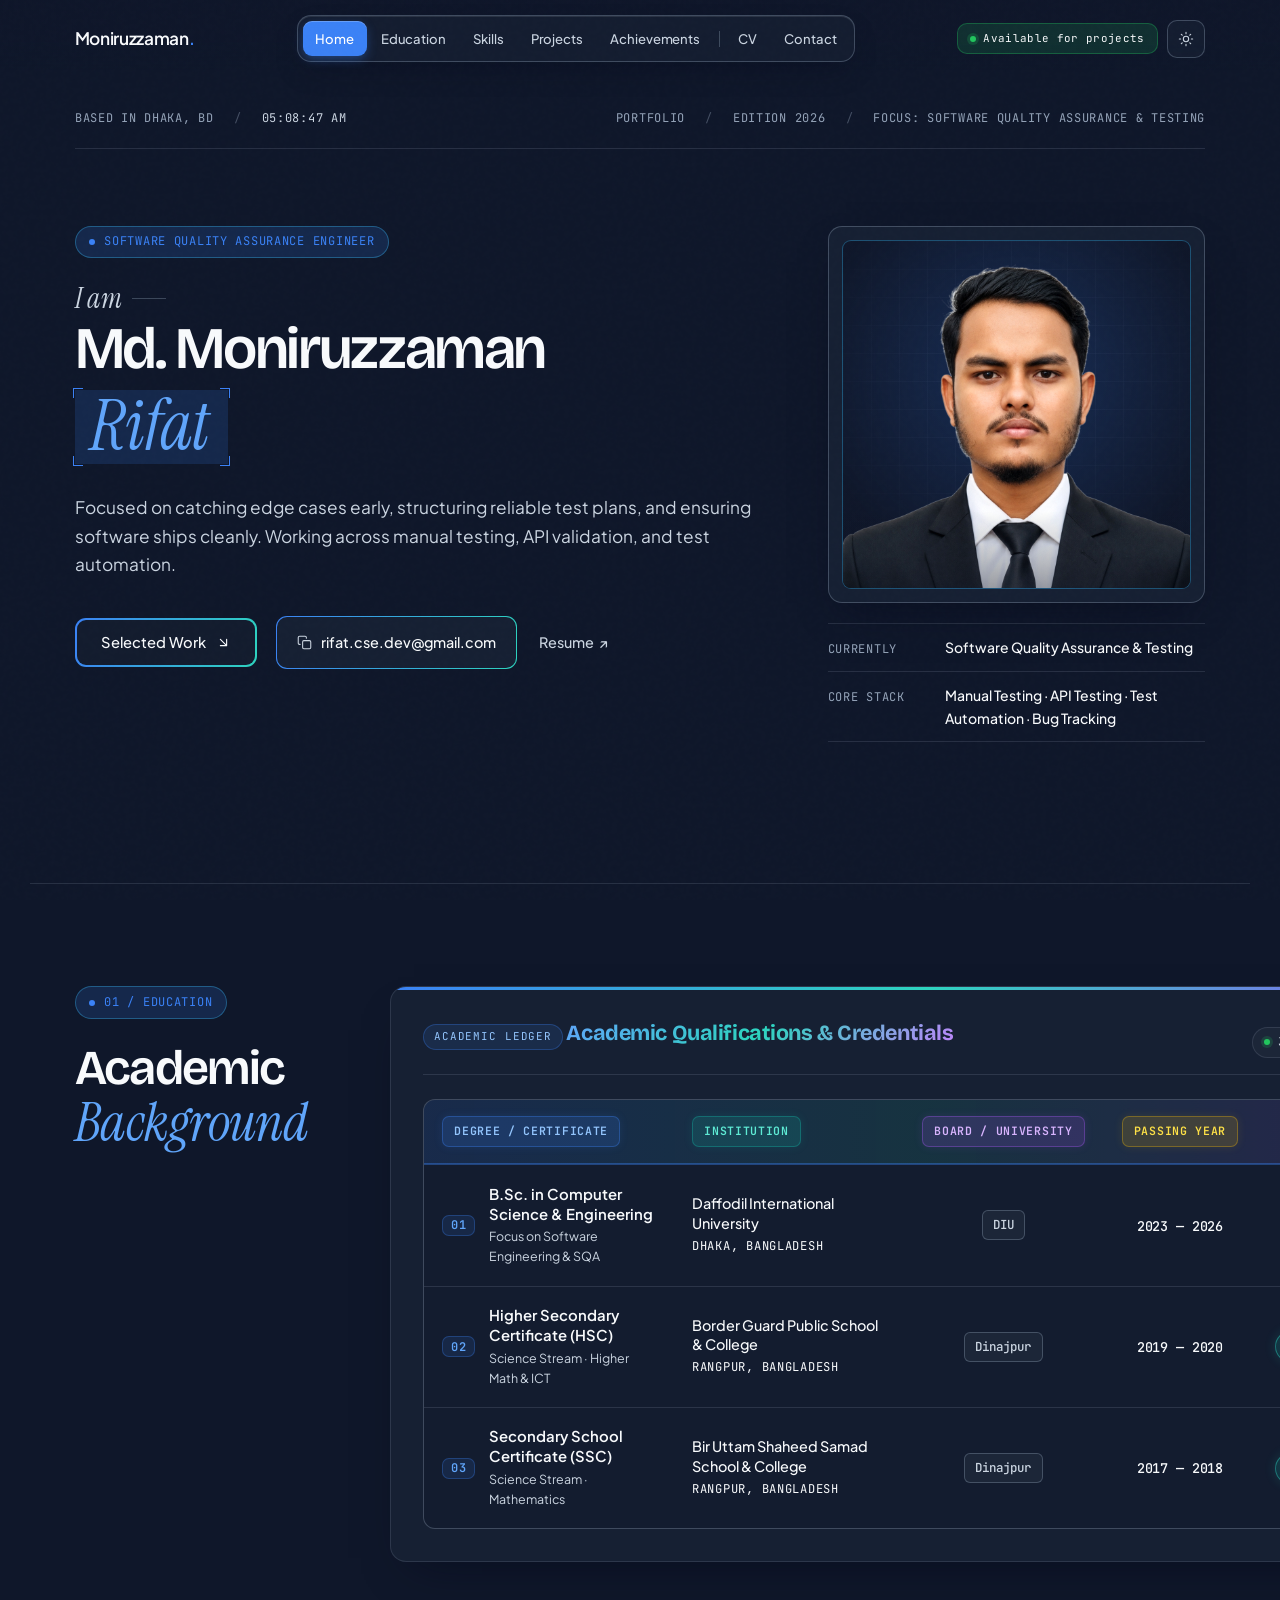
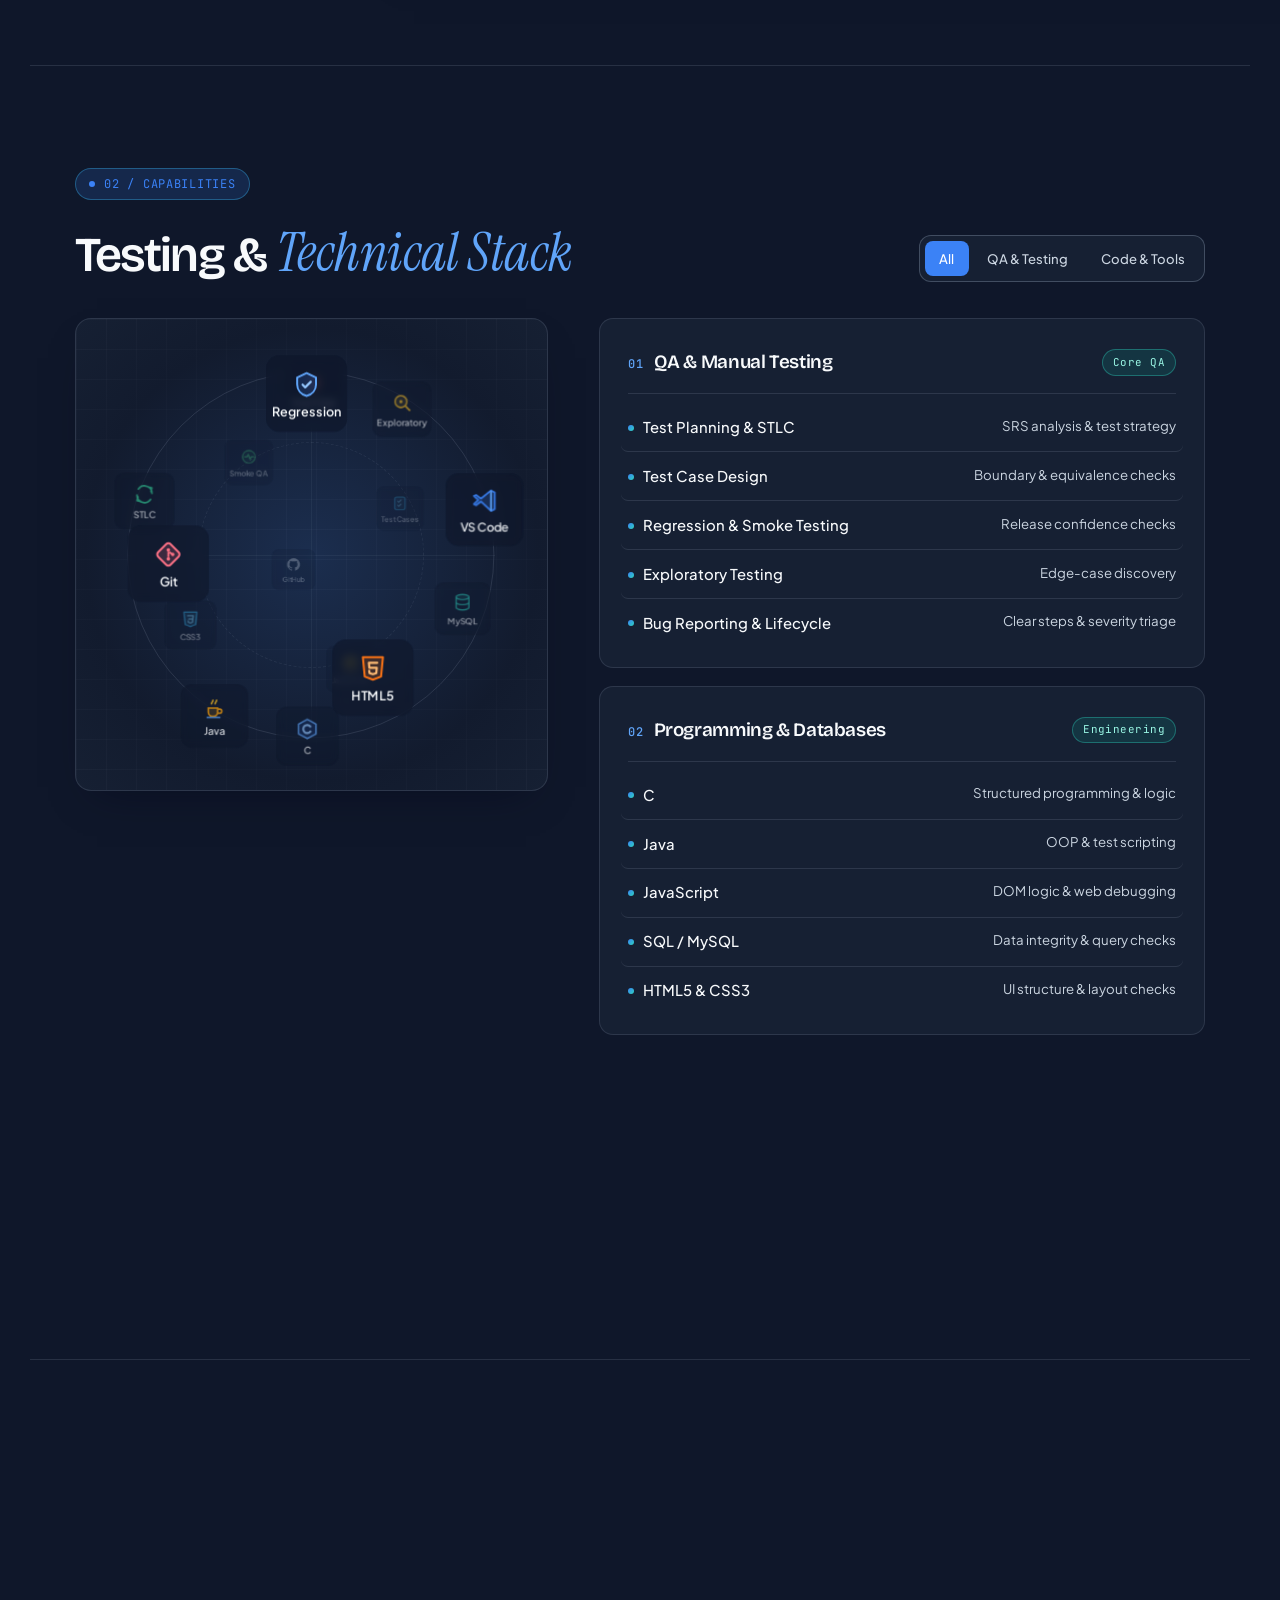
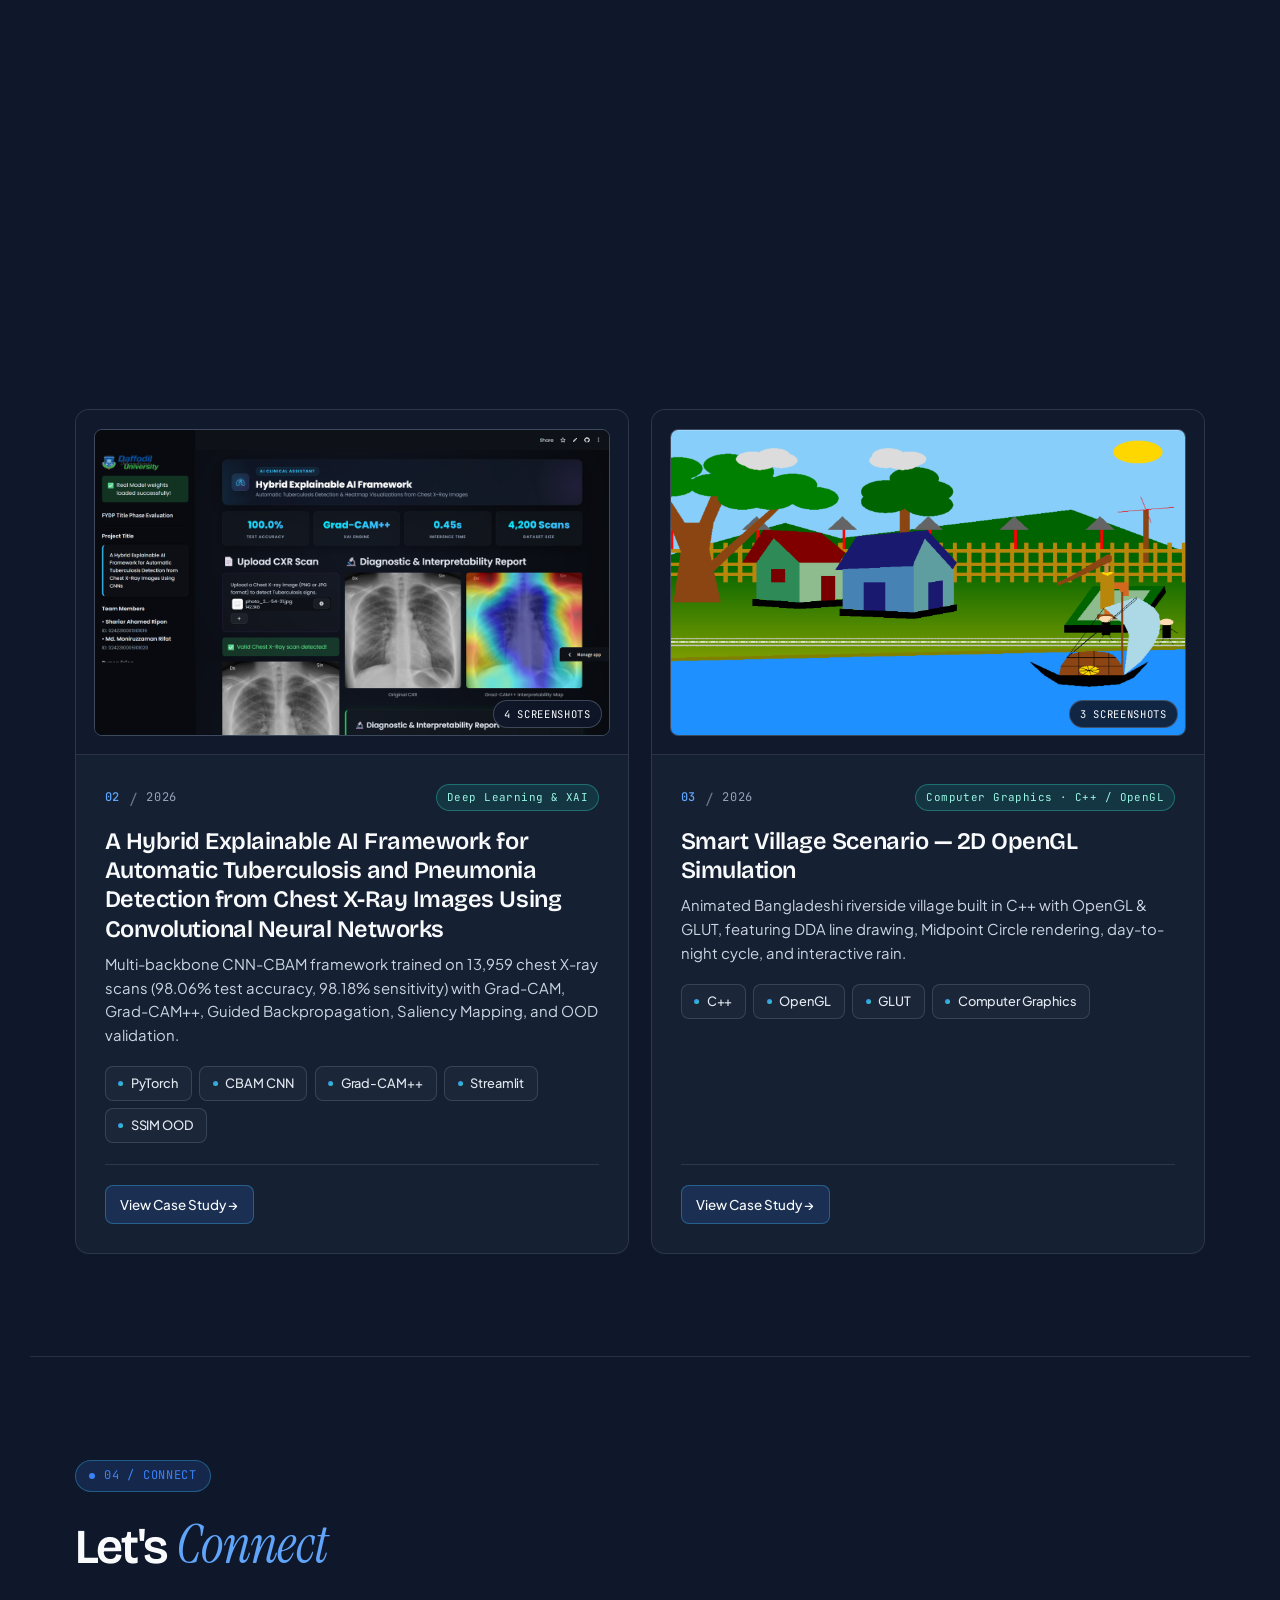
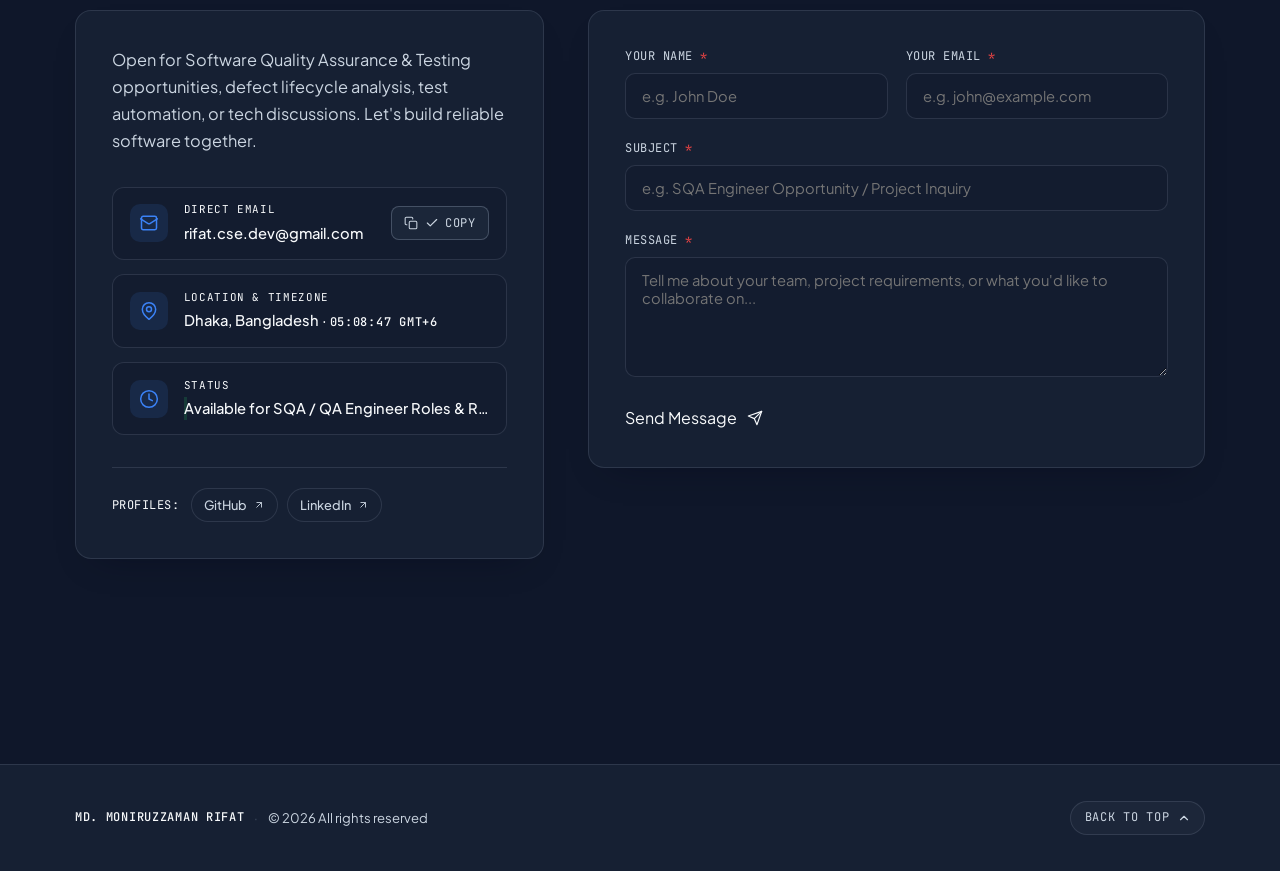
==== index.html @ 773eec3e "Add my academic summary table" ====
<!DOCTYPE html>
<html lang="en" data-theme="dark">
<head>
  <meta charset="UTF-8" />
  <meta name="viewport" content="width=device-width, initial-scale=1.0" />
  <title>Md. Moniruzzaman Rifat — Software Quality Assurance Engineer</title>
  <meta
    name="description"
    content="Portfolio of Md. Moniruzzaman Rifat — Software Quality Assurance & Testing Engineer."
  />
  <link rel="icon" type="image/svg+xml" href="favicon.svg" />

  <!-- Prevent theme flash on load -->
  <script>
    (function () {
      var saved = localStorage.getItem("portfolio-theme-v2");
      var theme = saved === "light" || saved === "dark" ? saved : "dark";
      document.documentElement.setAttribute("data-theme", theme);
    })();
  </script>

  <!-- Curated Font Pairing: Bricolage Grotesque + Plus Jakarta Sans + Instrument Serif + JetBrains Mono -->
  <link rel="preconnect" href="https://fonts.googleapis.com" />
  <link rel="preconnect" href="https://fonts.gstatic.com" crossorigin />
  <link
    href="https://fonts.googleapis.com/css2?family=Bricolage+Grotesque:opsz,wght@12..96,500;12..96,600;12..96,700&family=Instrument+Serif:ital@0;1&family=JetBrains+Mono:wght@400;500&family=Plus+Jakarta+Sans:wght@400;500;600&display=swap"
    rel="stylesheet"
  />

  <link rel="stylesheet" href="css/styles.css?v=40" />
</head>
<body>
  <!-- Subtle paper-grain texture -->
  <div class="grain-overlay" aria-hidden="true"></div>

  <!-- =======================================================================
       Header / Floating Architectural Dock Navigation
       ======================================================================= -->
  <header class="site-header">
    <div class="container header-inner">
      <a href="#top" class="brand" aria-label="Home">
        <span id="brand-name">Moniruzzaman</span><span class="brand-dot">.</span>
      </a>

      <nav class="nav-dock" aria-label="Primary Navigation">
        <div class="dock-track" id="dock-track">
          <span class="dock-indicator" id="dock-indicator" aria-hidden="true"></span>
          <a href="#top" class="dock-link is-active" aria-current="page">Home</a>
          <a href="#education" class="dock-link">Education</a>
          <a href="#skills" class="dock-link">Skills</a>
          <a href="#projects" class="dock-link">Projects</a>
          <a href="#projects" class="dock-link">Achievements</a>
          <span class="dock-divider" aria-hidden="true"></span>
          <a href="#top" class="dock-link" id="dock-cv">CV</a>
          <a href="#contact" class="dock-link">Contact</a>
        </div>
      </nav>

      <div class="header-actions">
        <div class="availability-pill" title="Current work status">
          <span class="status-dot" aria-hidden="true"></span>
          <span class="availability-text" id="availability-text">Available for projects</span>
        </div>

        <button
          type="button"
          class="icon-btn"
          id="theme-toggle"
          aria-label="Toggle color theme"
          title="Toggle theme (T)"
        >
          <!-- Sun Icon -->
          <svg id="icon-sun" viewBox="0 0 24 24" fill="none" stroke="currentColor" stroke-width="1.6" stroke-linecap="round" stroke-linejoin="round" style="display: none;">
            <circle cx="12" cy="12" r="4"></circle>
            <path d="M12 2v2M12 20v2M4.93 4.93l1.41 1.41M17.66 17.66l1.41 1.41M2 12h2M20 12h2M6.34 17.66l-1.41 1.41M19.07 4.93l-1.41 1.41"></path>
          </svg>
          <!-- Moon Icon -->
          <svg id="icon-moon" viewBox="0 0 24 24" fill="none" stroke="currentColor" stroke-width="1.6" stroke-linecap="round" stroke-linejoin="round">
            <path d="M21 12.79A9 9 0 1 1 11.21 3 7 7 0 0 0 21 12.79z"></path>
          </svg>
        </button>

        <button
          type="button"
          class="icon-btn menu-toggle"
          id="menu-toggle"
          aria-label="Open navigation menu"
          aria-expanded="false"
          aria-controls="mobile-drawer"
        >
          <svg viewBox="0 0 24 24" fill="none" stroke="currentColor" stroke-width="1.6" stroke-linecap="round">
            <line x1="4" y1="8" x2="20" y2="8"></line>
            <line x1="4" y1="16" x2="20" y2="16"></line>
          </svg>
        </button>
      </div>
    </div>

    <!-- Mobile Navigation Drawer -->
    <div class="mobile-drawer" id="mobile-drawer">
      <div class="container mobile-drawer-inner">
        <a href="#top" class="drawer-link is-active" aria-current="page">Home</a>
        <a href="#education" class="drawer-link">Education</a>
        <a href="#skills" class="drawer-link">Skills</a>
        <a href="#projects" class="drawer-link">Projects</a>
        <a href="#projects" class="drawer-link">Achievements</a>
        <a href="#top" class="drawer-link">CV</a>
        <a href="#contact" class="drawer-link">Contact</a>
      </div>
    </div>
  </header>

  <!-- =======================================================================
       Main — Portfolio Sections
       ======================================================================= -->
  <main>
    <section id="top" class="container hero-section">
    <!-- Top Editorial Metadata Strip -->
    <div class="meta-bar mono reveal">
      <div class="meta-group">
        <span id="hero-location">BASED IN DHAKA, BD</span>
        <span class="meta-sep" aria-hidden="true">/</span>
        <span class="live-clock tabular" id="live-clock">--:--:--</span>
      </div>
      <div class="meta-group">
        <span id="brand-tag">PORTFOLIO</span>
        <span class="meta-sep" aria-hidden="true">/</span>
        <span>EDITION 2026</span>
        <span class="meta-sep" aria-hidden="true">/</span>
        <span id="hero-focus">FOCUS: SOFTWARE QUALITY ASSURANCE &amp; TESTING</span>
      </div>
    </div>

    <!-- Asymmetric Editorial Grid -->
    <div class="hero-grid">
      <!-- Left: Primary Statement -->
      <div class="hero-main">
        <p class="hero-eyebrow mono reveal reveal-delay-1" id="hero-role">
          Software Quality Assurance Engineer
        </p>

        <h1 class="hero-headline reveal reveal-delay-2" id="hero-headline">
          <span class="headline-kicker">I am</span>
          <span class="headline-main">Md. Moniruzzaman</span>
          <span class="headline-accent">
            <span class="corner tl" aria-hidden="true"></span>
            <span class="corner tr" aria-hidden="true"></span>
            <span class="corner bl" aria-hidden="true"></span>
            <span class="corner br" aria-hidden="true"></span>
            Rifat
          </span>
        </h1>

        <p class="hero-bio reveal reveal-delay-3" id="hero-bio">
          Focused on catching edge cases early, structuring reliable test plans, and ensuring software ships cleanly. Working across manual testing, API validation, and test automation.
        </p>

        <div class="hero-actions reveal reveal-delay-4">
          <a href="#projects" class="btn-primary">
            <span class="btn-text-wrap">
              <span class="btn-text-front">Selected Work</span>
              <span class="btn-text-back" aria-hidden="true">Selected Work</span>
            </span>
            <span class="btn-arrow-box" aria-hidden="true">
              <svg class="arrow-current" viewBox="0 0 24 24" fill="none" stroke="currentColor" stroke-width="1.8" stroke-linecap="round" stroke-linejoin="round">
                <path d="M7 7l10 10M17 7v10H7"></path>
              </svg>
              <svg class="arrow-next" viewBox="0 0 24 24" fill="none" stroke="currentColor" stroke-width="1.8" stroke-linecap="round" stroke-linejoin="round">
                <path d="M7 7l10 10M17 7v10H7"></path>
              </svg>
            </span>
          </a>

          <button type="button" class="btn-secondary" id="copy-email-btn" title="Copy email address (C)">
            <svg viewBox="0 0 24 24" fill="none" stroke="currentColor" stroke-width="1.7" stroke-linecap="round" stroke-linejoin="round" aria-hidden="true">
              <rect x="9" y="9" width="13" height="13" rx="2" ry="2"></rect>
              <path d="M5 15H4a2 2 0 0 1-2-2V4a2 2 0 0 1 2-2h9a2 2 0 0 1 2 2v1"></path>
            </svg>
            <span id="email-label">rifat.cse.dev@gmail.com</span>
          </button>

          <a href="#" class="text-cta" id="resume-link" target="_blank" rel="noopener noreferrer">
            <span>Resume</span>
            <span class="cta-arrow" aria-hidden="true">↗</span>
          </a>
        </div>
      </div>

      <!-- Right: Portrait Frame & Studio Spec Table -->
      <aside class="hero-aside reveal reveal-delay-3" aria-label="Profile overview">
        <div class="portrait-frame">
          <div class="portrait-media" id="portrait-media">
            <img
              id="portrait-img"
              src="assets/portrait.png"
              alt="Md. Moniruzzaman Rifat portrait"
              loading="eager"
            />
            <div class="portrait-placeholder" id="portrait-placeholder" style="display: none;">
              <span class="placeholder-monogram" id="placeholder-monogram">M.</span>
              <span class="placeholder-note">Replace with your natural portrait photo in js/config.js</span>
            </div>
          </div>
        </div>

        <div class="spec-list">
          <div class="spec-row">
            <span class="spec-label mono">Currently</span>
            <span class="spec-value" id="spec-currently">Software Quality Assurance &amp; Testing</span>
          </div>
          <div class="spec-row">
            <span class="spec-label mono">Core Stack</span>
            <span class="spec-value" id="spec-stack">Manual Testing · API Testing · Test Automation · Bug Tracking</span>
          </div>
        </div>
      </aside>
    </div>
    </section>

    <!-- =====================================================================
         Section 01 — Education
         ===================================================================== -->
    <section id="education" class="container section-block" aria-labelledby="edu-title">
      <div class="edu-layout">
        <!-- Sticky Left Header -->
        <div class="edu-sidebar reveal-on-scroll">
          <p class="hero-eyebrow mono" id="edu-eyebrow">01 / Education</p>
          <h2 class="section-title" id="edu-title">
            Academic <em>Background</em>
          </h2>
        </div>

        <!-- Right Academic Ledger -->
        <div class="edu-content">
                    <!-- Academic Performance Summary Table (HTML Table Requirement) -->
          <div class="edu-table-card reveal-on-scroll">
            <div class="edu-table-header">
              <div class="edu-table-header-left">
                <span class="mono edu-table-tag">Academic Ledger</span>
                <h3 class="edu-table-title">Academic Qualifications &amp; Credentials</h3>
              </div>
              <div class="edu-table-header-right">
                <span class="edu-table-stat mono">
                  <span class="status-dot status-dot--active" aria-hidden="true"></span>
                  3 Verified Records
                </span>
              </div>
            </div>

            <div class="table-responsive">
              <table class="edu-table">
                <thead>
                  <tr class="edu-table-thead-row">
                    <th scope="col" class="th-degree mono">
                      <span class="th-pill th-pill--blue">Degree / Certificate</span>
                    </th>
                    <th scope="col" class="th-inst mono">
                      <span class="th-pill th-pill--teal">Institution</span>
                    </th>
                    <th scope="col" class="th-board mono">
                      <span class="th-pill th-pill--purple">Board / University</span>
                    </th>
                    <th scope="col" class="th-year mono">
                      <span class="th-pill th-pill--amber">Passing Year</span>
                    </th>
                    <th scope="col" class="th-result mono">
                      <span class="th-pill th-pill--green">Result / GPA</span>
                    </th>
                  </tr>
                </thead>
                <tbody>
                  <tr class="edu-table-row">
                    <td class="td-degree">
                      <div class="edu-degree-meta">
                        <span class="edu-badge-num mono">01</span>
                        <div class="edu-degree-text">
                          <strong class="edu-degree-strong">B.Sc. in Computer Science &amp; Engineering</strong>
                          <span class="edu-sub-text">Focus on Software Engineering &amp; SQA</span>
                        </div>
                      </div>
                    </td>
                    <td class="td-inst">
                      <div class="edu-inst-wrap">
                        <span class="edu-inst-name">Daffodil International University</span>
                        <span class="edu-inst-loc mono">Dhaka, Bangladesh</span>
                      </div>
                    </td>
                    <td class="td-board">
                      <span class="edu-board-pill">DIU</span>
                    </td>
                    <td class="td-year">
                      <span class="edu-year-pill mono tabular">2023 — 2026</span>
                    </td>
                    <td class="td-result">
                      <span class="edu-table-badge edu-table-badge--ongoing">
                        <span class="status-dot" aria-hidden="true"></span>
                        Ongoing
                      </span>
                    </td>
                  </tr>
                  <tr class="edu-table-row">
                    <td class="td-degree">
                      <div class="edu-degree-meta">
                        <span class="edu-badge-num mono">02</span>
                        <div class="edu-degree-text">
                          <strong class="edu-degree-strong">Higher Secondary Certificate (HSC)</strong>
                          <span class="edu-sub-text">Science Stream · Higher Math &amp; ICT</span>
                        </div>
                      </div>
                    </td>
                    <td class="td-inst">
                      <div class="edu-inst-wrap">
                        <span class="edu-inst-name">Border Guard Public School &amp; College</span>
                        <span class="edu-inst-loc mono">Rangpur, Bangladesh</span>
                      </div>
                    </td>
                    <td class="td-board">
                      <span class="edu-board-pill">Dinajpur</span>
                    </td>
                    <td class="td-year">
                      <span class="edu-year-pill mono tabular">2019 — 2020</span>
                    </td>
                    <td class="td-result">
                      <span class="edu-table-badge edu-table-badge--gpa">GPA 5.00 / 5.00</span>
                    </td>
                  </tr>
                  <tr class="edu-table-row">
                    <td class="td-degree">
                      <div class="edu-degree-meta">
                        <span class="edu-badge-num mono">03</span>
                        <div class="edu-degree-text">
                          <strong class="edu-degree-strong">Secondary School Certificate (SSC)</strong>
                          <span class="edu-sub-text">Science Stream · Mathematics</span>
                        </div>
                      </div>
                    </td>
                    <td class="td-inst">
                      <div class="edu-inst-wrap">
                        <span class="edu-inst-name">Bir Uttam Shaheed Samad School &amp; College</span>
                        <span class="edu-inst-loc mono">Rangpur, Bangladesh</span>
                      </div>
                    </td>
                    <td class="td-board">
                      <span class="edu-board-pill">Dinajpur</span>
                    </td>
                    <td class="td-year">
                      <span class="edu-year-pill mono tabular">2017 — 2018</span>
                    </td>
                    <td class="td-result">
                      <span class="edu-table-badge edu-table-badge--gpa">GPA 5.00 / 5.00</span>
                    </td>
                  </tr>
                </tbody>
              </table>
            </div>
          </div>
        </div>
      </div>
    </section>

    <!-- =====================================================================
         Section 02 — Skills
         ===================================================================== -->
    <section id="skills" class="container section-block" aria-labelledby="skills-title">
      <div class="skills-header reveal-on-scroll">
        <div>
          <p class="hero-eyebrow mono" id="skills-eyebrow">02 / Capabilities</p>
          <h2 class="section-title" id="skills-title">
            Testing &amp; <em>Technical Stack</em>
          </h2>
        </div>

        <div class="skill-filters" id="skill-filters" role="tablist" aria-label="Filter skills by category"></div>
      </div>

      <div class="skills-split">
        <!-- Sticky Left: Continuous 3D Rotating Skill Sphere -->
        <aside class="skills-orbit-card reveal-on-scroll" aria-label="3D rotating skills showcase">
          <div class="orbit-stage" id="orbit-stage">
            <div class="orbit-ring orbit-ring--outer" aria-hidden="true"></div>
            <div class="orbit-ring orbit-ring--inner" aria-hidden="true"></div>
            <div class="orbit-axis orbit-axis--x" aria-hidden="true"></div>
            <div class="orbit-axis orbit-axis--y" aria-hidden="true"></div>
            <div class="orbit-cloud" id="orbit-cloud"></div>
          </div>
        </aside>

        <!-- Right: Structured Skill Categories -->
        <div class="skills-grid" id="skills-grid"></div>
      </div>
    </section>

    <!-- =====================================================================
         Section 03 — Projects & Case Studies
         ===================================================================== -->
    <section id="projects" class="container section-block" aria-labelledby="projects-title">
      <div class="skills-header reveal-on-scroll">
        <div>
          <p class="hero-eyebrow mono" id="projects-eyebrow">03 / Selected Work</p>
          <h2 class="section-title" id="projects-title">
            Projects &amp; <em>Case Studies</em>
          </h2>
        </div>

        <div class="skill-filters" id="project-filters" role="tablist" aria-label="Filter projects by category"></div>
      </div>

      <div class="projects-grid" id="projects-grid"></div>
    </section>
    <!-- =====================================================================
         Section 04 — Contact / Connect
         ===================================================================== -->
    <section id="contact" class="container section-block" aria-labelledby="contact-title">
      <div class="skills-header reveal-on-scroll">
        <div>
          <p class="hero-eyebrow mono" id="contact-eyebrow">04 / Connect</p>
          <h2 class="section-title" id="contact-title">
            Let's <em>Connect</em>
          </h2>
        </div>
      </div>

      <div class="contact-layout">
        <!-- Left Column: Direct Info & Quick Channels -->
        <div class="contact-info-card reveal-on-scroll">
          <p class="contact-lead" id="contact-lead">
            Open for Software Quality Assurance &amp; Testing opportunities, defect lifecycle analysis, test automation, or tech discussions. Let's build reliable software together.
          </p>

          <div class="contact-channels">
            <!-- Direct Email Card with One-Click Copy -->
            <div class="contact-channel-item">
              <div class="contact-channel-icon" aria-hidden="true">
                <svg viewBox="0 0 24 24" fill="none" stroke="currentColor" stroke-width="1.8" stroke-linecap="round" stroke-linejoin="round">
                  <rect x="3" y="4" width="18" height="16" rx="2"></rect>
                  <path d="m22 7-8.97 5.7a1.94 1.94 0 0 1-2.06 0L2 7"></path>
                </svg>
              </div>
              <div class="contact-channel-body">
                <span class="contact-channel-label mono">Direct Email</span>
                <a href="mailto:rifat.cse.dev@gmail.com" class="contact-channel-val" id="contact-email-link">rifat.cse.dev@gmail.com</a>
              </div>
              <button type="button" class="contact-copy-btn" id="contact-copy-btn" title="Copy email address" aria-label="Copy email address">
                <svg class="copy-icon-idle" viewBox="0 0 24 24" fill="none" stroke="currentColor" stroke-width="1.8" stroke-linecap="round" stroke-linejoin="round">
                  <rect x="9" y="9" width="13" height="13" rx="2" ry="2"></rect>
                  <path d="M5 15H4a2 2 0 0 1-2-2V4a2 2 0 0 1 2-2h9a2 2 0 0 1 2 2v1"></path>
                </svg>
                <svg class="copy-icon-done" viewBox="0 0 24 24" fill="none" stroke="currentColor" stroke-width="2" stroke-linecap="round" stroke-linejoin="round" hidden>
                  <polyline points="20 6 9 17 4 12"></polyline>
                </svg>
                <span class="copy-text mono" id="contact-copy-text">Copy</span>
              </button>
            </div>

            <!-- Location & Timezone Card -->
            <div class="contact-channel-item">
              <div class="contact-channel-icon" aria-hidden="true">
                <svg viewBox="0 0 24 24" fill="none" stroke="currentColor" stroke-width="1.8" stroke-linecap="round" stroke-linejoin="round">
                  <path d="M20 10c0 6-8 12-8 12s-8-6-8-12a8 8 0 0 1 16 0Z"></path>
                  <circle cx="12" cy="10" r="3"></circle>
                </svg>
              </div>
              <div class="contact-channel-body">
                <span class="contact-channel-label mono">Location &amp; Timezone</span>
                <span class="contact-channel-val">Dhaka, Bangladesh · <span class="mono tabular" id="contact-live-clock">--:--:-- GMT+6</span></span>
              </div>
            </div>

            <!-- Availability Status Badge -->
            <div class="contact-channel-item">
              <div class="contact-channel-icon" aria-hidden="true">
                <svg viewBox="0 0 24 24" fill="none" stroke="currentColor" stroke-width="1.8" stroke-linecap="round" stroke-linejoin="round">
                  <circle cx="12" cy="12" r="10"></circle>
                  <polyline points="12 6 12 12 16 14"></polyline>
                </svg>
              </div>
              <div class="contact-channel-body">
                <span class="contact-channel-label mono">Status</span>
                <span class="contact-channel-val">
                  <span class="status-dot" aria-hidden="true"></span>
                  Available for SQA / QA Engineer Roles &amp; Remote Projects
                </span>
              </div>
            </div>
          </div>

          <!-- Social Links Pill Row -->
          <div class="contact-socials-row">
            <span class="mono contact-socials-label">Profiles:</span>
            <div class="contact-socials-list" id="contact-socials-list"></div>
          </div>
        </div>

        <!-- Right Column: Interactive Form -->
        <div class="contact-form-card reveal-on-scroll">
          <form class="contact-form" id="contact-form" novalidate>
            <div class="form-row">
              <div class="form-group">
                <label for="contact-name" class="form-label mono">Your Name <span class="req">*</span></label>
                <input
                  type="text"
                  id="contact-name"
                  name="name"
                  class="form-input"
                  placeholder="e.g. John Doe"
                  required
                  autocomplete="name"
                />
              </div>
              <div class="form-group">
                <label for="contact-sender-email" class="form-label mono">Your Email <span class="req">*</span></label>
                <input
                  type="email"
                  id="contact-sender-email"
                  name="email"
                  class="form-input"
                  placeholder="e.g. john@example.com"
                  required
                  autocomplete="email"
                />
              </div>
            </div>

            <div class="form-group">
              <label for="contact-subject" class="form-label mono">Subject <span class="req">*</span></label>
              <input
                type="text"
                id="contact-subject"
                name="subject"
                class="form-input"
                placeholder="e.g. SQA Engineer Opportunity / Project Inquiry"
                required
              />
            </div>

            <div class="form-group">
              <label for="contact-message" class="form-label mono">Message <span class="req">*</span></label>
              <textarea
                id="contact-message"
                name="message"
                class="form-textarea"
                rows="5"
                placeholder="Tell me about your team, project requirements, or what you'd like to collaborate on..."
                required
              ></textarea>
            </div>

            <div class="form-footer">
              <button type="submit" class="btn btn--primary form-submit-btn" id="contact-submit-btn">
                <span>Send Message</span>
                <svg viewBox="0 0 24 24" fill="none" stroke="currentColor" stroke-width="1.8" stroke-linecap="round" stroke-linejoin="round">
                  <line x1="22" y1="2" x2="11" y2="13"></line>
                  <polygon points="22 2 15 22 11 13 2 9 22 2"></polygon>
                </svg>
              </button>
              <p class="form-status mono" id="contact-form-status" aria-live="polite"></p>
            </div>
          </form>
        </div>
      </div>
    </section>
  </main>

  <!-- =====================================================================
       Site Footer
       ===================================================================== -->
  <footer class="site-footer">
    <div class="container footer-inner">
      <div class="footer-left">
        <span class="mono footer-brand">Md. Moniruzzaman Rifat</span>
        <span class="footer-dot" aria-hidden="true">·</span>
        <span class="footer-copy">© 2026 All rights reserved</span>
      </div>
      <div class="footer-right">
        <a href="#top" class="back-to-top mono" id="back-to-top" aria-label="Back to top of page">
          <span>Back to Top</span>
          <svg viewBox="0 0 24 24" fill="none" stroke="currentColor" stroke-width="2" stroke-linecap="round" stroke-linejoin="round">
            <polyline points="18 15 12 9 6 15"></polyline>
          </svg>
        </a>
      </div>
    </div>
  </footer>

  <!-- Project Case Study Modal -->
  <div class="modal-backdrop" id="project-modal" hidden aria-hidden="true">
    <div
      class="modal-dialog"
      role="dialog"
      aria-modal="true"
      aria-labelledby="modal-title"
    >
      <div class="modal-top">
        <div class="modal-meta mono">
          <span id="modal-index">01</span>
          <span class="meta-sep" aria-hidden="true">/</span>
          <span id="modal-year">2026</span>
          <span class="meta-sep" aria-hidden="true">/</span>
          <span class="modal-cat" id="modal-category">QA Case Study</span>
        </div>

        <button
          type="button"
          class="icon-btn"
          id="modal-close"
          aria-label="Close case study"
          title="Close (Esc)"
        >
          <svg viewBox="0 0 24 24" fill="none" stroke="currentColor" stroke-width="1.7" stroke-linecap="round">
            <line x1="6" y1="6" x2="18" y2="18"></line>
            <line x1="18" y1="6" x2="6" y2="18"></line>
          </svg>
        </button>
      </div>

      <div class="modal-body">
        <div class="modal-media" id="modal-media" hidden></div>
        <h3 class="modal-title" id="modal-title"></h3>
        <p class="modal-tagline" id="modal-tagline"></p>

        <div class="modal-columns">
          <div class="modal-block">
            <span class="mono modal-label">Problem / Context</span>
            <p class="modal-text" id="modal-problem"></p>
          </div>
          <div class="modal-block">
            <span class="mono modal-label">Approach &amp; Execution</span>
            <p class="modal-text" id="modal-solution"></p>
          </div>
        </div>

        <div class="modal-block">
          <span class="mono modal-label">Key Deliverables</span>
          <ul class="modal-deliverables" id="modal-deliverables"></ul>
        </div>

        <div class="modal-tags" id="modal-tags"></div>
      </div>

      <div class="modal-footer" id="modal-links"></div>
    </div>
  </div>

  <script src="js/config.js?v=40"></script>
  <script src="js/main.js?v=40"></script>
</body>
</html>
---- css/styles.css ----
/* ==========================================================================
   Portfolio Design System — Editorial Minimalist & Swiss Craft
   Built without generic gradients, neon glows, or template clutter.
   ========================================================================== */

:root {
  /* Light Theme: Cool Studio Slate-Blue Canvas & Crisp White Surfaces */
  --bg: #e4ecf7;
  --bg-glow: radial-gradient(960px 440px at 78% -8%, rgba(37, 99, 235, 0.12), transparent 70%);
  --surface: #ffffff;
  --surface-hover: #f1f5f9;
  --ink: #0f172a;
  --ink-muted: #475569;
  --ink-subtle: #64748b;
  --hairline: rgba(15, 23, 42, 0.12);
  --hairline-strong: rgba(15, 23, 42, 0.24);
  --accent: #2563eb;
  --accent-hover: #1d4ed8;
  --accent-soft: #eff6ff;
  --accent-border: #bfdbfe;
  --accent-ink: #ffffff;
  --status-dot: #16a34a;
  --status-soft: rgba(22, 163, 74, 0.12);
  --status-border: rgba(22, 163, 74, 0.3);

  /* Typography */
  --font-display: "Bricolage Grotesque", "Plus Jakarta Sans", sans-serif;
  --font-sans: "Plus Jakarta Sans", -apple-system, BlinkMacSystemFont, "Segoe UI", sans-serif;
  --font-serif: "Instrument Serif", Georgia, "Times New Roman", serif;
  --font-mono: "JetBrains Mono", ui-monospace, SFMono-Regular, Menlo, monospace;

  /* Spacing & Layout */
  --container: 1220px;
  --gutter: clamp(1.25rem, 3.5vw, 3rem);
  --ease-out: cubic-bezier(0.16, 1, 0.3, 1);
}

[data-theme="dark"] {
  /* Dark Theme (Default): Deep Midnight Navy & Crisp Sky-Blue Accent */
  --bg: #0f172a;
  --bg-glow: radial-gradient(960px 440px at 78% -8%, rgba(56, 189, 248, 0.14), transparent 70%);
  --surface: #162033;
  --surface-hover: #1e293b;
  --ink: #f8fafc;
  --ink-muted: #cbd5e1;
  --ink-subtle: #94a3b8;
  --hairline: rgba(148, 163, 184, 0.18);
  --hairline-strong: rgba(148, 163, 184, 0.34);
  --accent: #3b82f6;
  --accent-hover: #60a5fa;
  --accent-soft: rgba(59, 130, 246, 0.16);
  --accent-border: rgba(56, 189, 248, 0.35);
  --accent-ink: #ffffff;
  --status-dot: #22c55e;
  --status-soft: rgba(34, 197, 94, 0.14);
  --status-border: rgba(34, 197, 94, 0.32);
}

/* Reset */
*,
*::before,
*::after {
  box-sizing: border-box;
  margin: 0;
  padding: 0;
}

html {
  font-size: 16px;
  scroll-behavior: smooth;
  -webkit-font-smoothing: antialiased;
  -moz-osx-font-smoothing: grayscale;
}

body {
  background-color: var(--bg);
  background-image: var(--bg-glow);
  background-repeat: no-repeat;
  color: var(--ink);
  font-family: var(--font-sans);
  line-height: 1.6;
  min-height: 100dvh;
  display: flex;
  flex-direction: column;
  overflow-x: hidden;
  transition: background-color 0.35s var(--ease-out), color 0.35s var(--ease-out);
}

/* Subtle surface texture */
.grain-overlay {
  position: fixed;
  inset: 0;
  pointer-events: none;
  z-index: 999;
  opacity: 0.015;
  background-image: url("data:image/svg+xml,%3Csvg viewBox='0 0 200 200' xmlns='http://www.w3.org/2000/svg'%3E%3Cfilter id='n'%3E%3CfeTurbulence type='fractalNoise' baseFrequency='0.85' numOctaves='3' stitchTiles='stitch'/%3E%3C/filter%3E%3Crect width='100%25' height='100%25' filter='url(%23n)'/%3E%3C/svg%3E");
}

a {
  color: inherit;
  text-decoration: none;
}

button {
  font: inherit;
  color: inherit;
  background: none;
  border: none;
  cursor: pointer;
}

:focus-visible {
  outline: 2px solid var(--accent);
  outline-offset: 3px;
}

.container {
  width: 100%;
  max-width: var(--container);
  margin-inline: auto;
  padding-inline: var(--gutter);
}

.mono {
  font-family: var(--font-mono);
  font-size: 0.75rem;
  letter-spacing: 0.06em;
  text-transform: uppercase;
}

.tabular {
  font-variant-numeric: tabular-nums;
}

/* ==========================================================================
   Header / Floating Architectural Dock Navigation
   ========================================================================== */
.site-header {
  position: sticky;
  top: 0;
  z-index: 50;
  padding-block: 0.95rem 0.5rem;
  background: linear-gradient(to bottom, color-mix(in srgb, var(--bg) 92%, transparent) 60%, transparent);
  pointer-events: none;
}

.header-inner {
  display: flex;
  align-items: center;
  justify-content: space-between;
  gap: 1rem;
  pointer-events: auto;
}

.brand {
  display: inline-flex;
  align-items: baseline;
  gap: 0;
  font-weight: 600;
  font-size: 1.08rem;
  letter-spacing: -0.02em;
  flex-shrink: 0;
}

.brand-dot {
  color: var(--accent);
}

/* Architectural Floating Segmented Dock */
.nav-dock {
  display: inline-flex;
  align-items: center;
  padding: 5px;
  border-radius: 14px;
  background-color: color-mix(in srgb, var(--surface) 84%, transparent);
  backdrop-filter: blur(18px);
  -webkit-backdrop-filter: blur(18px);
  border: 1px solid var(--hairline-strong);
  box-shadow:
    inset 0 1px 0 rgba(255, 255, 255, 0.09),
    0 12px 30px -10px rgba(2, 6, 23, 0.35);
}

[data-theme="light"] .nav-dock {
  background-color: color-mix(in srgb, var(--surface) 90%, transparent);
  box-shadow:
    inset 0 1px 0 rgba(255, 255, 255, 0.9),
    0 10px 28px -10px rgba(15, 23, 42, 0.14);
}

.dock-track {
  position: relative;
  display: flex;
  align-items: center;
  gap: 2px;
}

/* Sliding Active Pill Indicator */
.dock-indicator {
  position: absolute;
  top: 0;
  left: 0;
  height: 100%;
  width: 0;
  border-radius: 9px;
  background-color: var(--accent);
  box-shadow:
    inset 0 1px 0 rgba(255, 255, 255, 0.22),
    0 4px 12px -2px color-mix(in srgb, var(--accent) 45%, transparent);
  transition: transform 0.38s var(--ease-out), width 0.38s var(--ease-out), opacity 0.2s ease;
  pointer-events: none;
  z-index: 0;
  opacity: 0;
}

.dock-indicator.is-ready {
  opacity: 1;
}

.dock-link {
  position: relative;
  z-index: 1;
  padding: 0.44rem 0.78rem;
  border-radius: 9px;
  font-size: 0.82rem;
  font-weight: 500;
  letter-spacing: -0.005em;
  color: var(--ink-muted);
  white-space: nowrap;
  transition: color 0.22s var(--ease-out), background-color 0.22s var(--ease-out);
}

.dock-link:not(.is-active):hover {
  color: var(--ink);
  background-color: color-mix(in srgb, var(--ink) 6%, transparent);
}

.dock-link.is-active,
.dock-link[aria-current="page"] {
  color: var(--accent-ink);
  background-color: transparent;
}

.dock-divider {
  width: 1px;
  height: 16px;
  background-color: var(--hairline-strong);
  margin-inline: 4px;
  flex-shrink: 0;
}

.header-actions {
  display: flex;
  align-items: center;
  gap: 0.6rem;
  flex-shrink: 0;
}

.availability-pill {
  display: inline-flex;
  align-items: center;
  gap: 0.45rem;
  padding: 0.38rem 0.75rem;
  background-color: var(--status-soft);
  border: 1px solid var(--status-border);
  border-radius: 10px;
  font-family: var(--font-mono);
  font-size: 0.68rem;
  letter-spacing: 0.03em;
  color: var(--ink);
}

.status-dot {
  width: 6px;
  height: 6px;
  border-radius: 50%;
  background-color: var(--status-dot);
  box-shadow: 0 0 0 3px color-mix(in srgb, var(--status-dot) 18%, transparent);
  flex-shrink: 0;
}

.icon-btn {
  width: 38px;
  height: 38px;
  border-radius: 10px;
  border: 1px solid var(--hairline-strong);
  background-color: color-mix(in srgb, var(--surface) 84%, transparent);
  display: inline-flex;
  align-items: center;
  justify-content: center;
  color: var(--ink-muted);
  transition: border-color 0.25s var(--ease-out), color 0.25s var(--ease-out), background-color 0.25s var(--ease-out);
}

.icon-btn:hover {
  color: var(--ink);
  border-color: var(--accent);
  background-color: var(--surface-hover);
}

.icon-btn svg {
  width: 16px;
  height: 16px;
}

.menu-toggle {
  display: none;
}

/* Mobile Drawer */
.mobile-drawer {
  display: none;
  margin-top: 0.5rem;
  margin-inline: var(--gutter);
  border-radius: 14px;
  border: 1px solid var(--hairline-strong);
  background-color: var(--surface);
  box-shadow: 0 18px 40px -12px rgba(2, 6, 23, 0.4);
  pointer-events: auto;
}

.mobile-drawer.is-open {
  display: block;
}

.mobile-drawer-inner {
  padding: 1rem;
  display: grid;
  grid-template-columns: repeat(2, minmax(0, 1fr));
  gap: 0.5rem;
}

.drawer-link {
  padding: 0.6rem 0.85rem;
  border-radius: 9px;
  font-size: 0.92rem;
  font-weight: 500;
  color: var(--ink-muted);
  border: 1px solid transparent;
  transition: color 0.2s var(--ease-out), background-color 0.2s var(--ease-out);
}

.drawer-link:hover {
  color: var(--ink);
  background-color: var(--surface-hover);
}

.drawer-link.is-active,
.drawer-link[aria-current="page"] {
  background-color: var(--accent);
  color: var(--accent-ink);
}

/* ==========================================================================
   Home Hero Section
   ========================================================================== */
.hero-section {
  scroll-margin-top: 90px;
  display: flex;
  flex-direction: column;
  padding-block: clamp(1.5rem, 3vw, 2.5rem) clamp(3rem, 5vw, 4.25rem);
}

/* Metadata Bar */
.meta-bar {
  display: flex;
  flex-wrap: wrap;
  align-items: center;
  justify-content: space-between;
  gap: 0.75rem 1.5rem;
  padding-bottom: 1.25rem;
  border-bottom: 1px solid var(--hairline);
  color: var(--ink-subtle);
}

.meta-group {
  display: flex;
  align-items: center;
  flex-wrap: wrap;
  gap: 0.65rem 1.25rem;
}

.meta-sep {
  opacity: 0.4;
}

.live-clock {
  color: var(--ink-muted);
}

/* Asymmetric 12-Col Hero Grid */
.hero-grid {
  display: grid;
  grid-template-columns: minmax(0, 1.55fr) minmax(0, 0.85fr);
  gap: clamp(2.5rem, 5vw, 5rem);
  align-items: start;
  padding-block: clamp(2.5rem, 6vw, 5rem);
}

.hero-eyebrow {
  display: inline-flex;
  align-items: center;
  gap: 0.55rem;
  padding: 0.35rem 0.85rem;
  background-color: var(--accent-soft);
  border: 1px solid var(--accent-border);
  border-radius: 999px;
  color: var(--accent);
  margin-bottom: 1.5rem;
}

.hero-eyebrow::before {
  content: "";
  width: 6px;
  height: 6px;
  border-radius: 50%;
  background-color: var(--accent);
}

.hero-headline {
  display: flex;
  flex-direction: column;
  align-items: flex-start;
  gap: 0.2rem;
  margin: 0;
  color: var(--ink);
}

.headline-kicker {
  display: inline-flex;
  align-items: center;
  gap: 0.65rem;
  font-family: var(--font-serif);
  font-style: italic;
  font-weight: 400;
  font-size: clamp(1.35rem, 2.2vw, 1.9rem);
  line-height: 1.2;
  letter-spacing: 0.01em;
  color: var(--ink-muted);
}

.headline-kicker::after {
  content: "";
  width: 34px;
  height: 1px;
  background-color: var(--hairline-strong);
}

.headline-main {
  font-family: var(--font-display);
  font-size: clamp(1.95rem, 4.6vw, 4.05rem);
  font-weight: 600;
  line-height: 1.02;
  letter-spacing: -0.04em;
  color: var(--ink);
}

.headline-accent {
  position: relative;
  display: inline-block;
  margin-top: 0.12em;
  padding: 0.02em 0.28em 0.06em 0.22em;
  font-family: var(--font-serif);
  font-style: italic;
  font-weight: 400;
  font-size: clamp(2.55rem, 5.4vw, 4.75rem);
  line-height: 0.98;
  letter-spacing: -0.015em;
  color: var(--accent-hover);
  background-color: var(--accent-soft);
  transition: background-color 0.3s var(--ease-out), transform 0.3s var(--ease-out);
}

[data-theme="light"] .headline-accent {
  color: var(--accent);
}

/* Precision QA Inspector Corner Reticles */
.headline-accent .corner {
  position: absolute;
  width: 10px;
  height: 10px;
  border-color: var(--accent);
  border-style: solid;
  pointer-events: none;
  transition: transform 0.32s var(--ease-out);
}

.headline-accent .corner.tl {
  top: -2px;
  left: -2px;
  border-width: 1.5px 0 0 1.5px;
}

.headline-accent .corner.tr {
  top: -2px;
  right: -2px;
  border-width: 1.5px 1.5px 0 0;
}

.headline-accent .corner.bl {
  bottom: -2px;
  left: -2px;
  border-width: 0 0 1.5px 1.5px;
}

.headline-accent .corner.br {
  bottom: -2px;
  right: -2px;
  border-width: 0 1.5px 1.5px 0;
}

.headline-accent:hover .corner.tl { transform: translate(-3px, -3px); }
.headline-accent:hover .corner.tr { transform: translate(3px, -3px); }
.headline-accent:hover .corner.bl { transform: translate(-3px, 3px); }
.headline-accent:hover .corner.br { transform: translate(3px, 3px); }

.hero-bio {
  margin-top: 1.85rem;
  max-width: 52ch;
  font-size: clamp(1rem, 1.35vw, 1.15rem);
  line-height: 1.65;
  color: var(--ink-muted);
}

/* CTA Row */
.hero-actions {
  margin-top: 2.35rem;
  display: flex;
  flex-wrap: wrap;
  align-items: center;
  gap: 0.9rem 1.15rem;
}

.btn-primary {
  --btn-fill: #131c2e;
  position: relative;
  overflow: hidden;
  display: inline-flex;
  align-items: center;
  gap: 0.65rem;
  padding: 0.85rem 1.5rem;
  font-size: 0.92rem;
  font-weight: 500;
  color: #f8fafc;
  border-radius: 11px;
  border: 2px solid transparent;
  background:
    linear-gradient(var(--btn-fill), var(--btn-fill)) padding-box,
    linear-gradient(105deg, #3b82f6 0%, #2dd4bf 100%) border-box;
  transform: translate(var(--tx, 0px), var(--ty, 0px));
  transition:
    transform 0.32s var(--ease-out),
    color 0.32s var(--ease-out);
}

[data-theme="light"] .btn-primary {
  --btn-fill: #ffffff;
  color: #0f172a;
  background:
    linear-gradient(var(--btn-fill), var(--btn-fill)) padding-box,
    linear-gradient(105deg, #2563eb 0%, #0d9488 100%) border-box;
}

/* Inverted high-contrast bottom-up curtain inside the gradient border */
.btn-primary::before {
  content: "";
  position: absolute;
  inset: 0;
  border-radius: 9px;
  background-color: var(--ink);
  transform: translateY(104%);
  transition: transform 0.4s var(--ease-out);
  z-index: 0;
}

.btn-primary:hover {
  color: var(--bg);
  transform: translate(var(--tx, 0px), calc(var(--ty, 0px) - 2px));
}

.btn-primary:hover::before {
  transform: translateY(0%);
}

.btn-primary:active {
  transform: translate(var(--tx, 0px), var(--ty, 0px)) scale(0.985);
}

.btn-primary .btn-text-wrap,
.btn-primary .btn-arrow-box {
  position: relative;
  z-index: 1;
}

/* Rolling text flip */
.btn-text-wrap {
  display: inline-grid;
  overflow: hidden;
  line-height: 1.2;
}

.btn-text-wrap span {
  grid-area: 1 / 1;
  transition: transform 0.38s var(--ease-out);
}

.btn-text-back {
  transform: translateY(115%);
}

.btn-primary:hover .btn-text-front {
  transform: translateY(-115%);
}

.btn-primary:hover .btn-text-back {
  transform: translateY(0%);
}

.btn-arrow-box {
  position: relative;
  width: 15px;
  height: 15px;
  display: inline-block;
  overflow: hidden;
  flex-shrink: 0;
}

.btn-arrow-box svg {
  position: absolute;
  inset: 0;
  width: 15px;
  height: 15px;
  transition: transform 0.38s var(--ease-out), opacity 0.28s ease;
}

.btn-arrow-box .arrow-next {
  transform: translate(-14px, -14px);
  opacity: 0;
}

.btn-primary:hover .arrow-current {
  transform: translate(14px, 14px);
  opacity: 0;
}

.btn-primary:hover .arrow-next {
  transform: translate(0, 0);
  opacity: 1;
}

.btn-secondary {
  --sec-fill: var(--surface);
  position: relative;
  overflow: hidden;
  display: inline-flex;
  align-items: center;
  gap: 0.6rem;
  padding: 0.85rem 1.25rem;
  color: var(--ink);
  font-size: 0.9rem;
  font-weight: 500;
  border-radius: 11px;
  border: 1.5px solid transparent;
  background:
    linear-gradient(var(--sec-fill), var(--sec-fill)) padding-box,
    linear-gradient(105deg, #3b82f6 0%, #2dd4bf 100%) border-box;
  transform: translate(var(--tx, 0px), var(--ty, 0px));
  transition:
    transform 0.3s var(--ease-out),
    color 0.28s var(--ease-out);
}

[data-theme="light"] .btn-secondary {
  background:
    linear-gradient(var(--sec-fill), var(--sec-fill)) padding-box,
    linear-gradient(105deg, #2563eb 0%, #0d9488 100%) border-box;
}

/* Crisp 2px architectural bottom progress rail */
.btn-secondary::after {
  content: "";
  position: absolute;
  left: 0;
  right: 0;
  bottom: 0;
  height: 2px;
  background-color: var(--accent);
  transform: scaleX(0);
  transform-origin: left;
  transition: transform 0.38s var(--ease-out);
  z-index: 1;
}

.btn-secondary svg,
.btn-secondary span {
  position: relative;
  z-index: 1;
}

.btn-secondary:hover {
  --sec-fill: var(--surface-hover);
  color: var(--ink);
  transform: translate(var(--tx, 0px), calc(var(--ty, 0px) - 2px));
}

.btn-secondary:hover::after {
  transform: scaleX(1);
}

.btn-secondary:active {
  transform: translate(var(--tx, 0px), var(--ty, 0px)) scale(0.985);
}

.btn-secondary.is-copied,
.btn-secondary.is-copied:hover {
  border-color: var(--status-dot);
  color: var(--status-dot);
  background: var(--status-soft);
}

.btn-secondary.is-copied::after {
  background-color: var(--status-dot);
  transform: scaleX(1);
}

.btn-secondary svg {
  width: 15px;
  height: 15px;
  color: var(--ink-muted);
  transition: transform 0.3s var(--ease-out), color 0.25s ease;
}

.btn-secondary:hover svg {
  color: var(--accent-hover);
  transform: translateY(-1px) scale(1.08);
}

[data-theme="light"] .btn-secondary:hover svg {
  color: var(--accent);
}

.text-cta {
  position: relative;
  display: inline-flex;
  align-items: center;
  gap: 0.35rem;
  font-size: 0.9rem;
  font-weight: 500;
  color: var(--ink-muted);
  padding: 0.55rem 0.2rem;
  transition: color 0.25s var(--ease-out), transform 0.28s var(--ease-out);
}

.text-cta::after {
  content: "";
  position: absolute;
  left: 0;
  right: 0;
  bottom: 0.25rem;
  height: 1.5px;
  background-color: var(--accent);
  transform: scaleX(0);
  transform-origin: left;
  transition: transform 0.34s var(--ease-out);
}

.text-cta .cta-arrow {
  display: inline-block;
  transition: transform 0.3s var(--ease-out), color 0.25s ease;
}

.text-cta:hover {
  color: var(--ink);
  transform: translateY(-1px);
}

.text-cta:hover::after {
  transform: scaleX(1);
}

.text-cta:hover .cta-arrow {
  color: var(--accent-hover);
  transform: translate(3px, -3px);
}

[data-theme="light"] .text-cta:hover .cta-arrow {
  color: var(--accent);
}

.text-cta:active {
  transform: translateY(0) scale(0.985);
}

/* ==========================================================================
   Right Column: Portrait / Spec Card
   ========================================================================== */
.hero-aside {
  display: flex;
  flex-direction: column;
  gap: 1.25rem;
}

.portrait-frame {
  position: relative;
  border: 1px solid var(--hairline-strong);
  border-radius: 14px;
  background-color: var(--surface);
  padding: 0.85rem;
  box-shadow: 0 18px 40px -18px rgba(2, 6, 23, 0.55);
}

[data-theme="light"] .portrait-frame {
  box-shadow: 0 18px 36px -16px rgba(15, 23, 42, 0.14);
}

.portrait-media {
  position: relative;
  aspect-ratio: 1 / 1;
  overflow: hidden;
  border-radius: 9px;
  border: 1px solid var(--accent-border);
  background:
    radial-gradient(circle at 50% 38%, rgba(59, 130, 246, 0.22) 0%, rgba(15, 23, 42, 0.94) 74%),
    linear-gradient(to right, rgba(148, 163, 184, 0.08) 1px, transparent 1px),
    linear-gradient(to bottom, rgba(148, 163, 184, 0.08) 1px, transparent 1px);
  background-size: 100% 100%, 28px 28px, 28px 28px;
  background-color: #0f172a;
  display: flex;
  align-items: center;
  justify-content: center;
}

[data-theme="light"] .portrait-media {
  background:
    radial-gradient(circle at 50% 38%, #ffffff 0%, #dbeafe 85%),
    linear-gradient(to right, rgba(37, 99, 235, 0.08) 1px, transparent 1px),
    linear-gradient(to bottom, rgba(37, 99, 235, 0.08) 1px, transparent 1px);
  background-size: 100% 100%, 28px 28px, 28px 28px;
  background-color: #eff6ff;
}

/* Soft bottom vignette to ground the portrait suit cleanly */
.portrait-media::after {
  content: "";
  position: absolute;
  inset: auto 0 0 0;
  height: 22%;
  background: linear-gradient(to top, rgba(11, 17, 32, 0.42), transparent);
  pointer-events: none;
  z-index: 2;
}

[data-theme="light"] .portrait-media::after {
  background: linear-gradient(to top, rgba(15, 23, 42, 0.12), transparent);
}

.portrait-media img {
  position: relative;
  z-index: 1;
  width: 100%;
  height: 100%;
  object-fit: cover;
  object-position: center bottom;
  display: block;
  filter: contrast(1.03) saturate(1.02);
  transition: transform 0.6s var(--ease-out), filter 0.4s var(--ease-out);
}

.portrait-frame:hover .portrait-media img {
  transform: scale(1.025);
  filter: contrast(1.05) saturate(1.04);
}

/* Clean Typographic Monogram Fallback when no photo is set yet */
.portrait-placeholder {
  width: 100%;
  height: 100%;
  display: flex;
  flex-direction: column;
  align-items: center;
  justify-content: center;
  gap: 0.75rem;
  padding: 2rem;
  text-align: center;
  background-image:
    linear-gradient(to right, var(--accent-border) 1px, transparent 1px),
    linear-gradient(to bottom, var(--accent-border) 1px, transparent 1px);
  background-size: 28px 28px;
}

.placeholder-monogram {
  font-family: var(--font-serif);
  font-style: italic;
  font-size: 4.25rem;
  line-height: 1;
  color: var(--accent);
}

.placeholder-note {
  font-family: var(--font-mono);
  font-size: 0.68rem;
  letter-spacing: 0.06em;
  text-transform: uppercase;
  color: var(--ink-subtle);
  max-width: 24ch;
  line-height: 1.5;
}

/* Spec Table below portrait */
.spec-list {
  border-top: 1px solid var(--hairline);
}

.spec-row {
  display: grid;
  grid-template-columns: 105px 1fr;
  gap: 0.75rem;
  padding-block: 0.75rem;
  border-bottom: 1px solid var(--hairline);
  align-items: baseline;
}

.spec-label {
  color: var(--ink-subtle);
}

.spec-value {
  font-size: 0.875rem;
  color: var(--ink);
  font-weight: 500;
}

/* ==========================================================================
   Section 01 — Education (Editorial Asymmetric Split)
   ========================================================================== */
.section-block {
  scroll-margin-top: 86px;
  border-top: 1px solid var(--hairline);
  padding-block: clamp(4.25rem, 8vw, 6.5rem);
}

.edu-layout {
  display: grid;
  grid-template-columns: 270px 1fr;
  gap: clamp(1.75rem, 3.5vw, 3rem);
  align-items: start;
}

.edu-sidebar {
  position: sticky;
  top: 96px;
}

.section-title {
  font-family: var(--font-display);
  font-size: clamp(2rem, 3.8vw, 3.1rem);
  font-weight: 600;
  line-height: 1.06;
  letter-spacing: -0.035em;
  color: var(--ink);
}

.section-title em {
  font-family: var(--font-serif);
  font-style: italic;
  font-weight: 400;
  letter-spacing: -0.01em;
  font-size: 1.12em;
  color: var(--accent-hover);
}

[data-theme="light"] .section-title em {
  color: var(--accent);
}

/* Academic Degree Ledger Cards */
.edu-content {
  display: flex;
  flex-direction: column;
  gap: 2.5rem;
}

.edu-list {
  display: flex;
  flex-direction: column;
  gap: 1.15rem;
}

.edu-card {
  position: relative;
  overflow: hidden;
  padding: clamp(1.35rem, 2.5vw, 1.8rem);
  border-radius: 14px;
  background-color: var(--surface);
  border: 1px solid var(--hairline);
  transition:
    transform 0.32s var(--ease-out),
    background-color 0.28s var(--ease-out),
    border-color 0.28s var(--ease-out),
    box-shadow 0.32s var(--ease-out);
}

/* Signature Left Accent Rail on Hover */
.edu-card::before {
  content: "";
  position: absolute;
  left: 0;
  top: 0;
  bottom: 0;
  width: 3px;
  background: linear-gradient(180deg, #3b82f6 0%, #2dd4bf 100%);
  transform: scaleY(0);
  transform-origin: top;
  transition: transform 0.36s var(--ease-out);
}

.edu-card:hover {
  transform: translateY(-2px);
  background-color: var(--surface-hover);
  border-color: var(--hairline-strong);
  box-shadow: 0 14px 32px -18px rgba(2, 6, 23, 0.5);
}

[data-theme="light"] .edu-card:hover {
  box-shadow: 0 14px 30px -16px rgba(15, 23, 42, 0.12);
}

.edu-card:hover::before {
  transform: scaleY(1);
}

.edu-card-top {
  display: flex;
  flex-wrap: wrap;
  align-items: center;
  justify-content: space-between;
  gap: 0.65rem 1rem;
  padding-bottom: 0.9rem;
  border-bottom: 1px solid var(--hairline);
}

.edu-meta-left {
  display: inline-flex;
  align-items: center;
  gap: 0.7rem;
}

.edu-index {
  color: var(--accent-hover);
  font-weight: 500;
}

[data-theme="light"] .edu-index {
  color: var(--accent);
}

.edu-period {
  color: var(--ink-muted);
}

.edu-result {
  display: inline-flex;
  align-items: center;
  gap: 0.45rem;
  padding: 0.24rem 0.7rem;
  border-radius: 999px;
  background-color: rgba(20, 184, 166, 0.14);
  border: 1px solid rgba(45, 212, 191, 0.38);
  font-family: var(--font-mono);
  font-size: 0.69rem;
  letter-spacing: 0.04em;
  color: #99f6e4;
}

[data-theme="light"] .edu-result {
  background-color: rgba(13, 148, 136, 0.1);
  border-color: rgba(13, 148, 136, 0.32);
  color: #0f766e;
}

.edu-result--ongoing,
[data-theme="light"] .edu-result--ongoing {
  background-color: var(--status-soft);
  border-color: var(--status-border);
  color: var(--ink);
}

.edu-degree {
  margin-top: 1rem;
  font-family: var(--font-display);
  font-size: clamp(1.18rem, 1.9vw, 1.42rem);
  font-weight: 600;
  line-height: 1.25;
  letter-spacing: -0.02em;
  color: var(--ink);
}

.edu-institution {
  margin-top: 0.3rem;
  font-size: 0.94rem;
  font-weight: 500;
  color: var(--ink-muted);
}

.edu-summary {
  margin-top: 0.75rem;
  font-size: 0.92rem;
  line-height: 1.6;
  color: var(--ink-muted);
}

.edu-highlights {
  margin-top: 1.15rem;
  display: flex;
  flex-wrap: wrap;
  gap: 0.55rem;
}

.edu-chip {
  display: inline-flex;
  align-items: center;
  gap: 0.45rem;
  padding: 0.38rem 0.8rem;
  border-radius: 8px;
  border: 1px solid rgba(148, 163, 184, 0.24);
  background-color: rgba(30, 41, 59, 0.72);
  font-family: var(--font-sans);
  font-size: 0.8rem;
  font-weight: 500;
  letter-spacing: -0.005em;
  color: #e2e8f0;
  transition:
    border-color 0.25s var(--ease-out),
    background-color 0.25s var(--ease-out),
    color 0.25s var(--ease-out),
    transform 0.25s var(--ease-out);
}

.edu-chip::before {
  content: "";
  width: 5px;
  height: 5px;
  border-radius: 50%;
  background: linear-gradient(135deg, #3b82f6, #2dd4bf);
  flex-shrink: 0;
}

.edu-chip:hover {
  border-color: var(--accent-border);
  background-color: var(--accent-soft);
  color: #ffffff;
  transform: translateY(-1px);
}

[data-theme="light"] .edu-chip {
  border-color: rgba(15, 23, 42, 0.14);
  background-color: #f1f5f9;
  color: #1e293b;
}

[data-theme="light"] .edu-chip:hover {
  border-color: var(--accent-border);
  background-color: var(--accent-soft);
  color: #0f172a;
}

/* ==========================================================================
   Section 02 — Skills (Structured SQA & Technical Matrix)
   ========================================================================== */
.skills-header {
  display: flex;
  flex-wrap: wrap;
  align-items: flex-end;
  justify-content: space-between;
  gap: 1.5rem 2rem;
  margin-bottom: 2.25rem;
}

.skill-filters {
  display: inline-flex;
  flex-wrap: wrap;
  align-items: center;
  gap: 4px;
  padding: 5px;
  border-radius: 12px;
  background-color: var(--surface);
  border: 1px solid var(--hairline-strong);
}

.skill-filter-btn {
  padding: 0.45rem 0.9rem;
  border-radius: 8px;
  font-size: 0.82rem;
  font-weight: 500;
  color: var(--ink-muted);
  transition:
    background-color 0.25s var(--ease-out),
    color 0.25s var(--ease-out);
}

.skill-filter-btn:hover:not(.is-active) {
  color: var(--ink);
  background-color: color-mix(in srgb, var(--ink) 6%, transparent);
}

.skill-filter-btn.is-active {
  background-color: var(--accent);
  color: var(--accent-ink);
}

.skills-split {
  display: grid;
  grid-template-columns: minmax(0, 0.92fr) minmax(0, 1.18fr);
  gap: clamp(1.75rem, 4vw, 3.25rem);
  align-items: start;
}

/* Sticky 3D Orbit Sphere Panel */
.skills-orbit-card {
  position: sticky;
  top: 96px;
  border-radius: 16px;
  background-color: var(--surface);
  border: 1px solid var(--hairline);
  overflow: hidden;
  box-shadow: 0 18px 40px -22px rgba(2, 6, 23, 0.55);
}

[data-theme="light"] .skills-orbit-card {
  box-shadow: 0 18px 36px -20px rgba(15, 23, 42, 0.12);
}

.orbit-stage {
  position: relative;
  width: 100%;
  aspect-ratio: 1 / 1;
  min-height: 330px;
  overflow: hidden;
  background:
    radial-gradient(circle at 50% 50%, rgba(59, 130, 246, 0.14) 0%, rgba(15, 23, 42, 0.55) 68%, transparent 100%),
    linear-gradient(to right, rgba(148, 163, 184, 0.05) 1px, transparent 1px),
    linear-gradient(to bottom, rgba(148, 163, 184, 0.05) 1px, transparent 1px);
  background-size: 100% 100%, 30px 30px, 30px 30px;
  cursor: grab;
  user-select: none;
}

.orbit-stage:active {
  cursor: grabbing;
}

[data-theme="light"] .orbit-stage {
  background:
    radial-gradient(circle at 50% 50%, rgba(37, 99, 235, 0.09) 0%, rgba(226, 232, 240, 0.55) 70%, transparent 100%),
    linear-gradient(to right, rgba(15, 23, 42, 0.045) 1px, transparent 1px),
    linear-gradient(to bottom, rgba(15, 23, 42, 0.045) 1px, transparent 1px);
  background-size: 100% 100%, 30px 30px, 30px 30px;
}

.orbit-ring {
  position: absolute;
  left: 50%;
  top: 50%;
  transform: translate(-50%, -50%);
  border-radius: 50%;
  border: 1px solid var(--hairline);
  pointer-events: none;
}

.orbit-ring--outer {
  width: 78%;
  height: 78%;
}

.orbit-ring--inner {
  width: 48%;
  height: 48%;
  border-style: dashed;
  opacity: 0.65;
}

.orbit-axis {
  position: absolute;
  background-color: var(--hairline);
  opacity: 0.45;
  pointer-events: none;
}

.orbit-axis--x {
  left: 11%;
  right: 11%;
  top: 50%;
  height: 1px;
}

.orbit-axis--y {
  top: 11%;
  bottom: 11%;
  left: 50%;
  width: 1px;
}

.orbit-cloud {
  position: relative;
  width: 100%;
  height: 100%;
}

.orbit-node {
  position: absolute;
  left: 50%;
  top: 50%;
  width: 70px;
  height: 66px;
  margin-left: -35px;
  margin-top: -33px;
  display: flex;
  flex-direction: column;
  align-items: center;
  justify-content: center;
  gap: 0.28rem;
  border-radius: 12px;
  padding: 0.35rem 0.25rem;
  background-color: color-mix(in srgb, var(--bg) 62%, transparent);
  border: 1px solid transparent;
  backdrop-filter: blur(4px);
  -webkit-backdrop-filter: blur(4px);
  will-change: transform, opacity;
  transition: border-color 0.2s ease, background-color 0.2s ease, filter 0.25s ease;
  cursor: pointer;
}

.orbit-node:hover,
.orbit-node:focus-visible {
  background-color: color-mix(in srgb, var(--surface-hover) 94%, transparent);
  border-color: var(--accent-border);
  z-index: 500 !important;
}

.orbit-node.is-dimmed {
  filter: grayscale(85%);
}

.orbit-node-icon {
  width: 28px;
  height: 28px;
  display: inline-flex;
  align-items: center;
  justify-content: center;
}

.orbit-node-icon svg {
  width: 26px;
  height: 26px;
  display: block;
}

.orbit-node-label {
  font-family: var(--font-sans);
  font-size: 0.68rem;
  font-weight: 600;
  letter-spacing: -0.01em;
  color: var(--ink);
  white-space: nowrap;
  line-height: 1;
}

.skills-grid {
  display: grid;
  grid-template-columns: 1fr;
  gap: 1.15rem;
}

.skills-grid--single {
  grid-template-columns: 1fr;
}

.skill-card {
  position: relative;
  overflow: hidden;
  padding: clamp(1.35rem, 2.5vw, 1.75rem);
  border-radius: 14px;
  background-color: var(--surface);
  border: 1px solid var(--hairline);
  transition:
    transform 0.32s var(--ease-out),
    background-color 0.28s var(--ease-out),
    border-color 0.28s var(--ease-out),
    box-shadow 0.32s var(--ease-out);
}

.skill-card::before {
  content: "";
  position: absolute;
  left: 0;
  top: 0;
  bottom: 0;
  width: 3px;
  background: linear-gradient(180deg, #3b82f6 0%, #2dd4bf 100%);
  transform: scaleY(0);
  transform-origin: top;
  transition: transform 0.36s var(--ease-out);
}

.skill-card:hover {
  transform: translateY(-2px);
  background-color: var(--surface-hover);
  border-color: var(--hairline-strong);
  box-shadow: 0 14px 32px -18px rgba(2, 6, 23, 0.5);
}

[data-theme="light"] .skill-card:hover {
  box-shadow: 0 14px 30px -16px rgba(15, 23, 42, 0.12);
}

.skill-card:hover::before {
  transform: scaleY(1);
}

.skill-card.is-hidden {
  display: none;
}

.skill-card-top {
  display: flex;
  align-items: center;
  justify-content: space-between;
  gap: 0.75rem;
  padding-bottom: 1rem;
  border-bottom: 1px solid var(--hairline);
}

.skill-card-heading {
  display: flex;
  align-items: baseline;
  gap: 0.65rem;
}

.skill-index {
  color: var(--accent-hover);
  font-weight: 500;
}

[data-theme="light"] .skill-index {
  color: var(--accent);
}

.skill-title {
  font-family: var(--font-display);
  font-size: 1.18rem;
  font-weight: 600;
  letter-spacing: -0.02em;
  color: var(--ink);
}

.skill-badge {
  padding: 0.22rem 0.64rem;
  border-radius: 999px;
  background-color: rgba(20, 184, 166, 0.14);
  border: 1px solid rgba(45, 212, 191, 0.36);
  font-family: var(--font-mono);
  font-size: 0.68rem;
  letter-spacing: 0.04em;
  color: #99f6e4;
  white-space: nowrap;
}

[data-theme="light"] .skill-badge {
  background-color: rgba(13, 148, 136, 0.1);
  border-color: rgba(13, 148, 136, 0.3);
  color: #0f766e;
}

.skill-list {
  margin-top: 0.55rem;
  display: flex;
  flex-direction: column;
}

.skill-row {
  display: flex;
  align-items: baseline;
  justify-content: space-between;
  gap: 0.75rem 1.25rem;
  padding-block: 0.72rem;
  padding-inline: 0.45rem;
  margin-inline: -0.45rem;
  border-radius: 7px;
  border-bottom: 1px solid var(--hairline);
  transition: background-color 0.2s var(--ease-out);
}

.skill-row:last-child {
  border-bottom: none;
  padding-bottom: 0.2rem;
}

.skill-row:hover {
  background-color: color-mix(in srgb, var(--ink) 4%, transparent);
}

.skill-name-wrap {
  display: inline-flex;
  align-items: center;
  gap: 0.55rem;
  font-size: 0.93rem;
  font-weight: 500;
  color: var(--ink);
}

.skill-dot {
  width: 6px;
  height: 6px;
  border-radius: 50%;
  background: linear-gradient(135deg, #3b82f6, #2dd4bf);
  flex-shrink: 0;
}

.skill-note {
  font-size: 0.83rem;
  color: var(--ink-muted);
  text-align: right;
}

/* ==========================================================================
   Section 03 — Projects & Case Studies
   ========================================================================== */
.projects-grid {
  display: grid;
  grid-template-columns: repeat(2, minmax(0, 1fr));
  gap: 1.35rem;
}

.project-card {
  position: relative;
  overflow: hidden;
  display: flex;
  flex-direction: column;
  border-radius: 14px;
  background-color: var(--surface);
  border: 1px solid var(--hairline);
  transition:
    transform 0.32s var(--ease-out),
    background-color 0.28s var(--ease-out),
    border-color 0.28s var(--ease-out),
    box-shadow 0.32s var(--ease-out);
}

.project-card--featured {
  grid-column: 1 / -1;
  display: grid;
  grid-template-columns: minmax(0, 1.05fr) minmax(0, 1.2fr);
}

.project-card.is-hidden {
  display: none;
}

.project-card:hover {
  transform: translateY(-3px);
  background-color: var(--surface-hover);
  border-color: var(--hairline-strong);
  box-shadow: 0 18px 38px -20px rgba(2, 6, 23, 0.55);
}

[data-theme="light"] .project-card:hover {
  box-shadow: 0 18px 34px -18px rgba(15, 23, 42, 0.14);
}

/* Visual Preview Frame */
.project-preview {
  position: relative;
  aspect-ratio: 16 / 10;
  overflow: hidden;
  background-color: color-mix(in srgb, var(--bg) 72%, var(--surface));
  border-bottom: 1px solid var(--hairline);
  padding: 1.15rem;
  display: flex;
  align-items: center;
  justify-content: center;
}

.project-card--featured .project-preview {
  aspect-ratio: auto;
  min-height: 280px;
  border-bottom: none;
  border-right: 1px solid var(--hairline);
}

.project-preview img {
  width: 100%;
  height: 100%;
  object-fit: cover;
  object-position: left top;
  border-radius: 8px;
  border: 1px solid var(--hairline-strong);
  transition: transform 0.55s var(--ease-out);
}

.project-card:hover .project-preview img {
  transform: scale(1.03);
}

.preview-shot-badge {
  position: absolute;
  right: 1.65rem;
  bottom: 1.65rem;
  padding: 0.28rem 0.65rem;
  border-radius: 999px;
  background-color: rgba(15, 23, 42, 0.88);
  border: 1px solid rgba(148, 163, 184, 0.35);
  color: #f8fafc;
  font-size: 0.66rem;
  backdrop-filter: blur(6px);
  -webkit-backdrop-filter: blur(6px);
  pointer-events: none;
}

/* Bespoke Architectural Mini-Mockup inside empty preview */
.preview-mock {
  width: 100%;
  height: 100%;
  border-radius: 10px;
  border: 1px solid var(--hairline-strong);
  background: linear-gradient(160deg, color-mix(in srgb, var(--bg) 88%, transparent), color-mix(in srgb, var(--surface) 88%, transparent));
  display: flex;
  flex-direction: column;
  overflow: hidden;
  transition: transform 0.5s var(--ease-out), border-color 0.3s ease;
}

.project-card:hover .preview-mock {
  transform: scale(1.02);
  border-color: var(--accent-border);
}

.mock-chrome {
  display: flex;
  align-items: center;
  justify-content: space-between;
  padding: 0.5rem 0.75rem;
  border-bottom: 1px solid var(--hairline);
  background-color: color-mix(in srgb, var(--surface) 70%, transparent);
}

.mock-dots {
  display: inline-flex;
  gap: 5px;
}

.mock-dots span {
  width: 7px;
  height: 7px;
  border-radius: 50%;
  background-color: var(--hairline-strong);
}

.mock-url {
  font-family: var(--font-mono);
  font-size: 0.62rem;
  color: var(--ink-subtle);
  letter-spacing: 0.04em;
}

.mock-body {
  flex: 1;
  padding: 0.85rem;
  display: flex;
  flex-direction: column;
  justify-content: center;
  gap: 0.55rem;
}

.mock-row {
  display: flex;
  align-items: center;
  justify-content: space-between;
  gap: 0.5rem;
  padding: 0.42rem 0.6rem;
  border-radius: 6px;
  background-color: color-mix(in srgb, var(--ink) 4%, transparent);
  border: 1px solid var(--hairline);
  font-family: var(--font-mono);
  font-size: 0.65rem;
  color: var(--ink-muted);
}

.mock-pill {
  padding: 0.12rem 0.42rem;
  border-radius: 999px;
  font-size: 0.6rem;
}

.mock-pill--pass {
  background-color: var(--status-soft);
  color: var(--status-dot);
}

.mock-pill--info {
  background-color: var(--accent-soft);
  color: var(--accent-hover);
}

[data-theme="light"] .mock-pill--info {
  color: var(--accent);
}

/* Card Body */
.project-body {
  padding: clamp(1.35rem, 2.4vw, 1.8rem);
  display: flex;
  flex-direction: column;
  flex: 1;
}

.project-meta-top {
  display: flex;
  align-items: center;
  justify-content: space-between;
  gap: 0.75rem;
}

.project-index-group {
  display: inline-flex;
  align-items: center;
  gap: 0.6rem;
}

.project-index {
  color: var(--accent-hover);
  font-weight: 500;
}

[data-theme="light"] .project-index {
  color: var(--accent);
}

.project-year {
  color: var(--ink-subtle);
}

.project-cat {
  padding: 0.22rem 0.64rem;
  border-radius: 999px;
  background-color: rgba(20, 184, 166, 0.14);
  border: 1px solid rgba(45, 212, 191, 0.36);
  font-family: var(--font-mono);
  font-size: 0.68rem;
  letter-spacing: 0.04em;
  color: #99f6e4;
}

[data-theme="light"] .project-cat {
  background-color: rgba(13, 148, 136, 0.1);
  border-color: rgba(13, 148, 136, 0.3);
  color: #0f766e;
}

.project-title {
  margin-top: 1rem;
  font-family: var(--font-display);
  font-size: clamp(1.22rem, 1.9vw, 1.48rem);
  font-weight: 600;
  line-height: 1.24;
  letter-spacing: -0.02em;
  color: var(--ink);
}

.project-tagline {
  margin-top: 0.55rem;
  font-size: 0.93rem;
  line-height: 1.6;
  color: var(--ink-muted);
}

.project-tags {
  margin-top: 1.15rem;
  margin-bottom: 1.35rem;
  display: flex;
  flex-wrap: wrap;
  gap: 0.45rem;
}

.project-actions {
  margin-top: auto;
  padding-top: 1.25rem;
  border-top: 1px solid var(--hairline);
  display: flex;
  flex-wrap: wrap;
  align-items: center;
  justify-content: space-between;
  gap: 0.75rem;
}

.project-detail-btn {
  display: inline-flex;
  align-items: center;
  gap: 0.45rem;
  padding: 0.48rem 0.92rem;
  border-radius: 8px;
  background-color: var(--accent-soft);
  border: 1px solid var(--accent-border);
  font-size: 0.84rem;
  font-weight: 500;
  color: var(--ink);
  transition: background-color 0.25s var(--ease-out), border-color 0.25s var(--ease-out), transform 0.25s var(--ease-out);
}

.project-detail-btn:hover {
  background-color: var(--accent);
  border-color: var(--accent);
  color: var(--accent-ink);
  transform: translateY(-1px);
}

.project-links {
  display: inline-flex;
  align-items: center;
  gap: 0.95rem;
}

.project-ext-link {
  font-size: 0.84rem;
  font-weight: 500;
  color: var(--ink-muted);
  border-bottom: 1px solid transparent;
  transition: color 0.2s ease, border-color 0.2s ease;
}

.project-ext-link:hover {
  color: var(--ink);
  border-bottom-color: var(--accent);
}

/* ==========================================================================
   Project Case Study Modal
   ========================================================================== */
.modal-backdrop {
  position: fixed;
  inset: 0;
  z-index: 200;
  background-color: rgba(2, 6, 23, 0.72);
  backdrop-filter: blur(8px);
  -webkit-backdrop-filter: blur(8px);
  display: flex;
  align-items: center;
  justify-content: center;
  padding: clamp(1rem, 3vw, 2rem);
}

.modal-backdrop[hidden] {
  display: none;
}

.modal-dialog {
  width: 100%;
  max-width: 720px;
  max-height: 88dvh;
  overflow-y: auto;
  border-radius: 16px;
  background-color: var(--surface);
  border: 1px solid var(--hairline-strong);
  box-shadow: 0 28px 60px -18px rgba(2, 6, 23, 0.75);
  padding: clamp(1.35rem, 3vw, 2rem);
}

.modal-top {
  display: flex;
  align-items: center;
  justify-content: space-between;
  gap: 1rem;
  padding-bottom: 1rem;
  border-bottom: 1px solid var(--hairline);
}

.modal-meta {
  display: inline-flex;
  align-items: center;
  gap: 0.6rem;
  color: var(--ink-muted);
}

.modal-cat {
  color: #99f6e4;
}

[data-theme="light"] .modal-cat {
  color: #0f766e;
}

.modal-body {
  padding-block: 1.35rem;
  display: flex;
  flex-direction: column;
  gap: 1.2rem;
}

.modal-media {
  border-radius: 10px;
  overflow: hidden;
  border: 1px solid var(--hairline-strong);
  background-color: var(--bg);
}

.modal-media[hidden] {
  display: none;
}

.modal-media img {
  width: 100%;
  max-height: 390px;
  object-fit: contain;
  background-color: #ffffff;
  display: block;
}

.modal-media-caption {
  padding: 0.65rem 0.9rem;
  font-size: 0.82rem;
  color: var(--ink-muted);
  border-top: 1px solid var(--hairline);
}

.modal-gallery-tabs {
  display: flex;
  flex-wrap: wrap;
  gap: 0.45rem;
  padding: 0.65rem 0.9rem 0.8rem;
  border-top: 1px solid var(--hairline);
  background-color: color-mix(in srgb, var(--surface) 70%, transparent);
}

.modal-gallery-tab {
  padding: 0.34rem 0.72rem;
  border-radius: 7px;
  border: 1px solid var(--hairline-strong);
  background-color: var(--surface);
  font-family: var(--font-mono);
  font-size: 0.68rem;
  letter-spacing: 0.03em;
  color: var(--ink-muted);
  transition: background-color 0.2s ease, border-color 0.2s ease, color 0.2s ease;
}

.modal-gallery-tab:hover:not(.is-active) {
  color: var(--ink);
  border-color: var(--accent-border);
}

.modal-gallery-tab.is-active {
  background-color: var(--accent);
  border-color: var(--accent);
  color: var(--accent-ink);
}

.modal-title {
  font-family: var(--font-display);
  font-size: clamp(1.45rem, 2.6vw, 1.95rem);
  font-weight: 600;
  line-height: 1.18;
  letter-spacing: -0.025em;
  color: var(--ink);
}

.modal-tagline {
  font-size: 0.98rem;
  line-height: 1.6;
  color: var(--ink-muted);
}

.modal-columns {
  display: grid;
  grid-template-columns: repeat(2, minmax(0, 1fr));
  gap: 1rem;
}

.modal-block {
  padding: 1rem 1.1rem;
  border-radius: 11px;
  background-color: color-mix(in srgb, var(--bg) 60%, transparent);
  border: 1px solid var(--hairline);
}

.modal-label {
  display: block;
  color: var(--accent-hover);
  margin-bottom: 0.45rem;
}

[data-theme="light"] .modal-label {
  color: var(--accent);
}

.modal-text {
  font-size: 0.9rem;
  line-height: 1.6;
  color: var(--ink-muted);
}

.modal-deliverables {
  list-style: none;
  display: grid;
  grid-template-columns: repeat(2, minmax(0, 1fr));
  gap: 0.45rem 1rem;
}

.modal-deliverables li {
  position: relative;
  padding-left: 1rem;
  font-size: 0.88rem;
  color: var(--ink);
}

.modal-deliverables li::before {
  content: "";
  position: absolute;
  left: 0;
  top: 0.56em;
  width: 5px;
  height: 5px;
  border-radius: 50%;
  background: linear-gradient(135deg, #3b82f6, #2dd4bf);
}

.modal-tags {
  display: flex;
  flex-wrap: wrap;
  gap: 0.5rem;
}

.modal-footer {
  padding-top: 1rem;
  border-top: 1px solid var(--hairline);
  display: flex;
  flex-wrap: wrap;
  gap: 0.85rem;
}

/* Scroll-triggered editorial reveal */
.reveal-on-scroll {
  opacity: 0;
  transform: translateY(16px);
  transition: opacity 0.6s var(--ease-out), transform 0.6s var(--ease-out);
}

.reveal-on-scroll.is-visible {
  opacity: 1;
  transform: translateY(0);
}

/* ==========================================================================
   Subtle Staggered Reveal (Fast, Crisp, Accessible)
   ========================================================================== */
.reveal {
  opacity: 0;
  transform: translateY(14px);
  animation: fadeUp 0.65s var(--ease-out) forwards;
}

.reveal-delay-1 { animation-delay: 0.06s; }
.reveal-delay-2 { animation-delay: 0.14s; }
.reveal-delay-3 { animation-delay: 0.22s; }
.reveal-delay-4 { animation-delay: 0.30s; }

@keyframes fadeUp {
  to {
    opacity: 1;
    transform: translateY(0);
  }
}

@media (prefers-reduced-motion: reduce) {
  .reveal,
  .reveal-on-scroll {
    opacity: 1;
    transform: none;
    animation: none;
  }
  * {
    transition-duration: 0.01ms !important;
  }
}

/* ==========================================================================
   Responsive Breakpoints
   ========================================================================== */
@media (max-width: 1180px) {
  .availability-text {
    display: none;
  }

  .availability-pill {
    padding: 0.5rem;
  }
}

@media (max-width: 960px) {
  .nav-dock,
  .availability-pill {
    display: none;
  }

  .menu-toggle {
    display: inline-flex;
  }

  .hero-grid {
    grid-template-columns: 1fr;
    gap: 2.75rem;
    padding-block: 2.25rem 3rem;
  }

  .hero-aside {
    max-width: 440px;
  }

  .edu-layout {
    grid-template-columns: 1fr;
    gap: 2.25rem;
  }

  .edu-sidebar {
    position: static;
  }

  .skills-split {
    grid-template-columns: 1fr;
    gap: 2rem;
  }

  .skills-orbit-card {
    position: static;
    max-width: 480px;
    margin-inline: auto;
    width: 100%;
  }

  .project-card--featured {
    grid-template-columns: 1fr;
  }

  .project-card--featured .project-preview {
    min-height: 220px;
    border-right: none;
    border-bottom: 1px solid var(--hairline);
  }
}

@media (max-width: 768px) {
  .hero-headline {
    max-width: 100%;
  }

  .projects-grid,
  .modal-columns,
  .modal-deliverables {
    grid-template-columns: 1fr;
  }

  .orbit-node {
    width: 60px;
    height: 58px;
    margin-left: -30px;
    margin-top: -29px;
  }

  .orbit-node-icon svg {
    width: 22px;
    height: 22px;
  }

  .skill-row {
    flex-direction: column;
    gap: 0.2rem;
  }

  .skill-note {
    text-align: left;
    padding-left: 0.95rem;
  }
}

/* ==========================================================================
   Section 04 — Contact / Connect
   ========================================================================== */
.contact-layout {
  display: grid;
  grid-template-columns: minmax(0, 0.95fr) minmax(0, 1.25fr);
  gap: clamp(1.75rem, 3.5vw, 3rem);
  align-items: start;
}

.contact-info-card,
.contact-form-card {
  position: relative;
  background-color: var(--surface);
  border: 1px solid var(--hairline);
  border-radius: 16px;
  padding: clamp(1.5rem, 3vw, 2.25rem);
  box-shadow: 0 16px 36px -22px rgba(2, 6, 23, 0.45);
  transition: border-color 0.28s var(--ease-out), box-shadow 0.28s var(--ease-out);
}

[data-theme="light"] .contact-info-card,
[data-theme="light"] .contact-form-card {
  box-shadow: 0 16px 36px -20px rgba(15, 23, 42, 0.08);
}

.contact-info-card:hover,
.contact-form-card:hover {
  border-color: var(--hairline-strong);
}

.contact-lead {
  font-size: 1.02rem;
  line-height: 1.65;
  color: var(--ink-muted);
  margin-bottom: 2rem;
}

.contact-channels {
  display: flex;
  flex-direction: column;
  gap: 0.9rem;
  margin-bottom: 2rem;
}

.contact-channel-item {
  display: flex;
  align-items: center;
  gap: 1rem;
  padding: 0.85rem 1.05rem;
  border-radius: 12px;
  background-color: color-mix(in srgb, var(--surface) 60%, var(--bg));
  border: 1px solid var(--hairline);
  transition: background-color 0.22s var(--ease-out), border-color 0.22s var(--ease-out);
}

.contact-channel-item:hover {
  background-color: var(--surface-hover);
  border-color: var(--hairline-strong);
}

.contact-channel-icon {
  width: 38px;
  height: 38px;
  border-radius: 10px;
  display: flex;
  align-items: center;
  justify-content: center;
  flex-shrink: 0;
  background-color: rgba(59, 130, 246, 0.12);
  color: var(--accent);
}

.contact-channel-icon svg {
  width: 20px;
  height: 20px;
}

.contact-channel-body {
  display: flex;
  flex-direction: column;
  gap: 0.2rem;
  flex: 1;
  min-width: 0;
}

.contact-channel-label {
  font-size: 0.68rem;
  letter-spacing: 0.06em;
  color: var(--ink-faint);
  text-transform: uppercase;
}

.contact-channel-val {
  font-size: 0.92rem;
  font-weight: 500;
  color: var(--ink);
  overflow: hidden;
  text-overflow: ellipsis;
  white-space: nowrap;
}

a.contact-channel-val {
  color: var(--ink);
  transition: color 0.2s var(--ease-out);
}

a.contact-channel-val:hover {
  color: var(--accent);
  text-decoration: underline;
}

.contact-copy-btn {
  display: inline-flex;
  align-items: center;
  gap: 0.4rem;
  padding: 0.4rem 0.75rem;
  border-radius: 8px;
  background-color: color-mix(in srgb, var(--surface-hover) 85%, transparent);
  border: 1px solid var(--hairline-strong);
  color: var(--ink-muted);
  font-size: 0.75rem;
  cursor: pointer;
  transition: all 0.2s var(--ease-out);
  flex-shrink: 0;
}

.contact-copy-btn:hover {
  background-color: var(--accent);
  color: var(--accent-ink);
  border-color: var(--accent);
}

.contact-copy-btn.is-copied {
  background-color: rgba(34, 197, 94, 0.18);
  border-color: rgba(34, 197, 94, 0.45);
  color: #4ade80;
}

.contact-copy-btn svg {
  width: 14px;
  height: 14px;
}

.contact-socials-row {
  display: flex;
  align-items: center;
  flex-wrap: wrap;
  gap: 0.75rem;
  padding-top: 1.25rem;
  border-top: 1px solid var(--hairline);
}

.contact-socials-label {
  font-size: 0.75rem;
  letter-spacing: 0.04em;
  color: var(--ink-faint);
}

.contact-socials-list {
  display: flex;
  flex-wrap: wrap;
  gap: 0.6rem;
}

.contact-social-pill {
  display: inline-flex;
  align-items: center;
  gap: 0.35rem;
  padding: 0.35rem 0.75rem;
  border-radius: 999px;
  background-color: var(--surface);
  border: 1px solid var(--hairline);
  font-size: 0.8rem;
  font-weight: 500;
  color: var(--ink-muted);
  transition: all 0.22s var(--ease-out);
}

.contact-social-pill:hover {
  color: var(--ink);
  border-color: var(--hairline-strong);
  background-color: var(--surface-hover);
  transform: translateY(-1px);
}

.contact-social-pill svg {
  width: 12px;
  height: 12px;
  transition: transform 0.2s var(--ease-out);
}

.contact-social-pill:hover svg {
  transform: translate(1px, -1px);
}

/* Contact Form */
.contact-form {
  display: flex;
  flex-direction: column;
  gap: 1.25rem;
}

.form-row {
  display: grid;
  grid-template-columns: 1fr 1fr;
  gap: 1.15rem;
}

.form-group {
  display: flex;
  flex-direction: column;
  gap: 0.45rem;
}

.form-label {
  font-size: 0.75rem;
  letter-spacing: 0.04em;
  color: var(--ink-muted);
}

.form-label .req {
  color: #ef4444;
}

.form-input,
.form-textarea {
  width: 100%;
  padding: 0.8rem 1rem;
  border-radius: 10px;
  background-color: color-mix(in srgb, var(--surface) 60%, var(--bg));
  border: 1px solid var(--hairline);
  color: var(--ink);
  font-family: var(--font-sans);
  font-size: 0.92rem;
  transition: border-color 0.2s var(--ease-out), box-shadow 0.2s var(--ease-out), background-color 0.2s var(--ease-out);
}

.form-input:focus,
.form-textarea:focus {
  outline: none;
  border-color: var(--accent);
  background-color: var(--surface);
  box-shadow: 0 0 0 3px rgba(59, 130, 246, 0.16);
}

.form-textarea {
  resize: vertical;
  min-height: 120px;
}

.form-footer {
  display: flex;
  align-items: center;
  flex-wrap: wrap;
  gap: 1rem;
  margin-top: 0.5rem;
}

.form-submit-btn {
  display: inline-flex;
  align-items: center;
  gap: 0.6rem;
}

.form-submit-btn svg {
  width: 16px;
  height: 16px;
  transition: transform 0.22s var(--ease-out);
}

.form-submit-btn:hover svg {
  transform: translate(2px, -2px);
}

.form-status {
  font-size: 0.8rem;
  color: var(--ink-muted);
}

.form-status.is-success {
  color: #22c55e;
}

.form-status.is-error {
  color: #ef4444;
}

/* ==========================================================================
   Site Footer
   ========================================================================== */
.site-footer {
  margin-top: clamp(4rem, 8vw, 7rem);
  padding: 2.25rem 0;
  border-top: 1px solid var(--hairline);
  background-color: var(--surface);
}

.footer-inner {
  display: flex;
  align-items: center;
  justify-content: space-between;
  flex-wrap: wrap;
  gap: 1rem;
}

.footer-left {
  display: flex;
  align-items: center;
  gap: 0.6rem;
  font-size: 0.82rem;
  color: var(--ink-muted);
}

.footer-brand {
  font-weight: 500;
  color: var(--ink);
}

.footer-dot {
  color: var(--hairline-strong);
}

.back-to-top {
  display: inline-flex;
  align-items: center;
  gap: 0.45rem;
  padding: 0.4rem 0.85rem;
  border-radius: 999px;
  background-color: color-mix(in srgb, var(--surface-hover) 80%, transparent);
  border: 1px solid var(--hairline);
  font-size: 0.75rem;
  color: var(--ink-muted);
  transition: all 0.22s var(--ease-out);
}

.back-to-top:hover {
  color: var(--accent);
  border-color: var(--accent);
  background-color: var(--surface);
  transform: translateY(-2px);
}

.back-to-top svg {
  width: 14px;
  height: 14px;
}


@media (max-width: 900px) {
  .contact-layout {
    grid-template-columns: 1fr;
    gap: 2rem;
  }

  .form-row {
    grid-template-columns: 1fr;
  }
}

/* Academic Summary Table — High-Impact Editorial Polish */
.edu-table-card {
  position: relative;
  margin-top: 0;
  background-color: var(--surface);
  border: 1px solid var(--hairline);
  border-radius: 16px;
  padding: clamp(1.4rem, 2.8vw, 2rem);
  box-shadow: 0 20px 44px -24px rgba(2, 6, 23, 0.6);
  overflow: hidden;
  transition: border-color 0.28s var(--ease-out), box-shadow 0.28s var(--ease-out);
}

.edu-table-card::before {
  content: "";
  position: absolute;
  left: 0;
  top: 0;
  right: 0;
  height: 3px;
  background: linear-gradient(90deg, #3b82f6 0%, #2dd4bf 50%, #8b5cf6 100%);
  pointer-events: none;
}

[data-theme="light"] .edu-table-card {
  box-shadow: 0 18px 36px -20px rgba(15, 23, 42, 0.1);
}

.edu-table-card:hover {
  border-color: var(--hairline-strong);
}

.edu-table-header {
  display: flex;
  align-items: flex-end;
  justify-content: space-between;
  flex-wrap: wrap;
  gap: 0.75rem 1.25rem;
  margin-bottom: 1.5rem;
  padding-bottom: 1rem;
  border-bottom: 1px solid var(--hairline);
}

.edu-table-tag {
  display: inline-block;
  font-size: 0.7rem;
  letter-spacing: 0.08em;
  text-transform: uppercase;
  color: var(--accent-hover);
  margin-bottom: 0.35rem;
}

[data-theme="light"] .edu-table-tag {
  color: var(--accent);
}

.edu-table-title {
  font-family: var(--font-display);
  font-size: 1.25rem;
  font-weight: 600;
  color: var(--ink);
  letter-spacing: -0.015em;
  line-height: 1.25;
}

.edu-table-stat {
  display: inline-flex;
  align-items: center;
  gap: 0.5rem;
  font-size: 0.75rem;
  padding: 0.3rem 0.7rem;
  border-radius: 999px;
  background-color: color-mix(in srgb, var(--surface-hover) 85%, var(--bg));
  border: 1px solid var(--hairline);
  color: var(--ink-muted);
}

.table-responsive {
  width: 100%;
  overflow-x: auto;
  -webkit-overflow-scrolling: touch;
  border-radius: 12px;
  border: 1px solid var(--hairline-strong);
  background: color-mix(in srgb, var(--surface) 60%, var(--bg));
}

.table-responsive::-webkit-scrollbar {
  height: 6px;
}

.table-responsive::-webkit-scrollbar-track {
  background: var(--surface);
  border-radius: 999px;
}

.table-responsive::-webkit-scrollbar-thumb {
  background: var(--hairline-strong);
  border-radius: 999px;
}

.table-responsive::-webkit-scrollbar-thumb:hover {
  background: var(--accent);
}

.edu-table {
  width: 100%;
  border-collapse: collapse;
  font-family: var(--font-sans);
  text-align: left;
  min-width: 740px;
}

.edu-table thead tr {
  background: linear-gradient(180deg, rgba(30, 41, 59, 0.7) 0%, rgba(15, 23, 42, 0.85) 100%);
}

[data-theme="light"] .edu-table thead tr {
  background: linear-gradient(180deg, #f8fafc 0%, #f1f5f9 100%);
}

.edu-table th {
  padding: 1rem 1.15rem;
  color: var(--ink-muted);
  font-size: 0.72rem;
  font-weight: 600;
  letter-spacing: 0.07em;
  text-transform: uppercase;
  border-bottom: 1px solid var(--hairline-strong);
  white-space: nowrap;
}

.edu-table th.th-degree {
  min-width: 250px;
}

.edu-table th.th-inst {
  min-width: 230px;
}

.edu-table th.th-board {
  min-width: 110px;
  text-align: center;
}

.edu-table th.th-year {
  min-width: 120px;
  text-align: center;
}

.edu-table th.th-result {
  min-width: 140px;
  text-align: right;
  padding-right: 1.25rem;
}

.edu-table-row {
  transition: background-color 0.2s var(--ease-out), transform 0.2s var(--ease-out);
}

.edu-table-row:hover {
  background-color: color-mix(in srgb, var(--accent) 4.5%, var(--surface));
}

.edu-table td {
  padding: 1.15rem 1.15rem;
  border-bottom: 1px solid var(--hairline);
  vertical-align: middle;
  font-size: 0.9rem;
}

.edu-table tbody tr:last-child td {
  border-bottom: none;
}

.edu-degree-meta {
  display: flex;
  align-items: center;
  gap: 0.85rem;
}

.edu-badge-num {
  font-size: 0.75rem;
  font-weight: 600;
  color: var(--accent-hover);
  background: rgba(59, 130, 246, 0.12);
  border: 1px solid rgba(59, 130, 246, 0.3);
  border-radius: 7px;
  padding: 0.22rem 0.5rem;
  flex-shrink: 0;
  line-height: 1;
}

[data-theme="light"] .edu-badge-num {
  color: var(--accent);
  background: rgba(37, 99, 235, 0.09);
  border-color: rgba(37, 99, 235, 0.25);
}

.edu-degree-text {
  display: flex;
  flex-direction: column;
  gap: 0.22rem;
}

.edu-degree-strong {
  font-weight: 600;
  font-size: 0.93rem;
  color: var(--ink);
  line-height: 1.35;
}

.edu-sub-text {
  font-size: 0.78rem;
  color: var(--ink-muted);
}

.edu-inst-wrap {
  display: flex;
  flex-direction: column;
  gap: 0.22rem;
}

.edu-inst-name {
  font-weight: 500;
  font-size: 0.9rem;
  color: var(--ink);
  line-height: 1.35;
}

.edu-inst-loc {
  font-size: 0.76rem;
  color: var(--ink-faint);
}

.td-board {
  text-align: center;
}

.edu-board-pill {
  display: inline-block;
  padding: 0.25rem 0.65rem;
  border-radius: 6px;
  background: color-mix(in srgb, var(--surface-hover) 85%, var(--bg));
  border: 1px solid var(--hairline-strong);
  font-size: 0.78rem;
  font-family: var(--font-mono);
  font-weight: 500;
  color: var(--ink-muted);
}

.td-year {
  text-align: center;
}

.edu-year-pill {
  display: inline-block;
  font-size: 0.84rem;
  font-weight: 500;
  color: var(--ink);
  white-space: nowrap;
  letter-spacing: -0.01em;
}

.td-result {
  text-align: right;
  padding-right: 1.25rem;
}

.edu-table-badge {
  display: inline-flex;
  align-items: center;
  gap: 0.45rem;
  padding: 0.32rem 0.75rem;
  border-radius: 999px;
  font-family: var(--font-mono);
  font-size: 0.74rem;
  font-weight: 600;
  letter-spacing: 0.02em;
  white-space: nowrap;
}

.edu-table-badge--ongoing {
  background: linear-gradient(135deg, rgba(34, 197, 94, 0.16) 0%, rgba(16, 185, 129, 0.08) 100%);
  border: 1px solid rgba(34, 197, 94, 0.42);
  color: #4ade80;
  box-shadow: 0 0 12px rgba(34, 197, 94, 0.16);
}

[data-theme="light"] .edu-table-badge--ongoing {
  background: rgba(22, 163, 74, 0.12);
  border-color: rgba(22, 163, 74, 0.35);
  color: #15803d;
  box-shadow: none;
}

.edu-table-badge--gpa {
  background: linear-gradient(135deg, rgba(20, 184, 166, 0.18) 0%, rgba(6, 182, 212, 0.08) 100%);
  border: 1px solid rgba(45, 212, 191, 0.44);
  color: #2dd4bf;
  box-shadow: 0 0 12px rgba(45, 212, 191, 0.16);
}

[data-theme="light"] .edu-table-badge--gpa {
  background: rgba(13, 148, 136, 0.12);
  border-color: rgba(13, 148, 136, 0.35);
  color: #0f766e;
  box-shadow: none;
}

/* Colorful Table Heading & Badges */
.edu-table-title {
  font-family: var(--font-display);
  font-size: 1.35rem;
  font-weight: 700;
  letter-spacing: -0.02em;
  background: linear-gradient(135deg, #60a5fa 0%, #2dd4bf 50%, #c084fc 100%);
  -webkit-background-clip: text;
  -webkit-text-fill-color: transparent;
  display: inline-block;
  line-height: 1.3;
}

.edu-table-tag {
  display: inline-flex;
  align-items: center;
  gap: 0.4rem;
  font-size: 0.68rem;
  letter-spacing: 0.08em;
  text-transform: uppercase;
  color: #93c5fd;
  background: rgba(59, 130, 246, 0.12);
  border: 1px solid rgba(59, 130, 246, 0.3);
  padding: 0.22rem 0.65rem;
  border-radius: 999px;
  margin-bottom: 0.45rem;
}

[data-theme="light"] .edu-table-tag {
  color: #2563eb;
  background: rgba(37, 99, 235, 0.08);
  border-color: rgba(37, 99, 235, 0.22);
}

.edu-table-thead-row {
  background: linear-gradient(90deg, rgba(59, 130, 246, 0.14) 0%, rgba(45, 212, 191, 0.12) 50%, rgba(168, 85, 247, 0.14) 100%) !important;
  border-bottom: 2px solid rgba(59, 130, 246, 0.4) !important;
}

[data-theme="light"] .edu-table-thead-row {
  background: linear-gradient(90deg, rgba(59, 130, 246, 0.08) 0%, rgba(45, 212, 191, 0.08) 50%, rgba(168, 85, 247, 0.08) 100%) !important;
}

.th-pill {
  display: inline-flex;
  align-items: center;
  gap: 0.35rem;
  padding: 0.35rem 0.7rem;
  border-radius: 7px;
  font-size: 0.72rem;
  font-weight: 600;
  letter-spacing: 0.06em;
  text-transform: uppercase;
  transition: all 0.2s var(--ease-out);
}

.th-pill--blue {
  color: #93c5fd;
  background: rgba(59, 130, 246, 0.16);
  border: 1px solid rgba(59, 130, 246, 0.34);
  box-shadow: 0 0 10px rgba(59, 130, 246, 0.12);
}

.th-pill--teal {
  color: #5eead4;
  background: rgba(20, 184, 166, 0.16);
  border: 1px solid rgba(20, 184, 166, 0.34);
  box-shadow: 0 0 10px rgba(20, 184, 166, 0.12);
}

.th-pill--purple {
  color: #d8b4fe;
  background: rgba(168, 85, 247, 0.16);
  border: 1px solid rgba(168, 85, 247, 0.34);
  box-shadow: 0 0 10px rgba(168, 85, 247, 0.12);
}

.th-pill--amber {
  color: #fde047;
  background: rgba(234, 179, 8, 0.16);
  border: 1px solid rgba(234, 179, 8, 0.34);
  box-shadow: 0 0 10px rgba(234, 179, 8, 0.12);
}

.th-pill--green {
  color: #86efac;
  background: rgba(34, 197, 94, 0.16);
  border: 1px solid rgba(34, 197, 94, 0.34);
  box-shadow: 0 0 10px rgba(34, 197, 94, 0.12);
}

[data-theme="light"] .th-pill--blue {
  color: #1d4ed8;
  background: rgba(37, 99, 235, 0.1);
  border-color: rgba(37, 99, 235, 0.28);
}

[data-theme="light"] .th-pill--teal {
  color: #0f766e;
  background: rgba(13, 148, 136, 0.1);
  border-color: rgba(13, 148, 136, 0.28);
}

[data-theme="light"] .th-pill--purple {
  color: #7e22ce;
  background: rgba(147, 51, 234, 0.1);
  border-color: rgba(147, 51, 234, 0.28);
}

[data-theme="light"] .th-pill--amber {
  color: #b45309;
  background: rgba(217, 119, 6, 0.1);
  border-color: rgba(217, 119, 6, 0.28);
}

[data-theme="light"] .th-pill--green {
  color: #15803d;
  background: rgba(22, 163, 74, 0.1);
  border-color: rgba(22, 163, 74, 0.28);
}
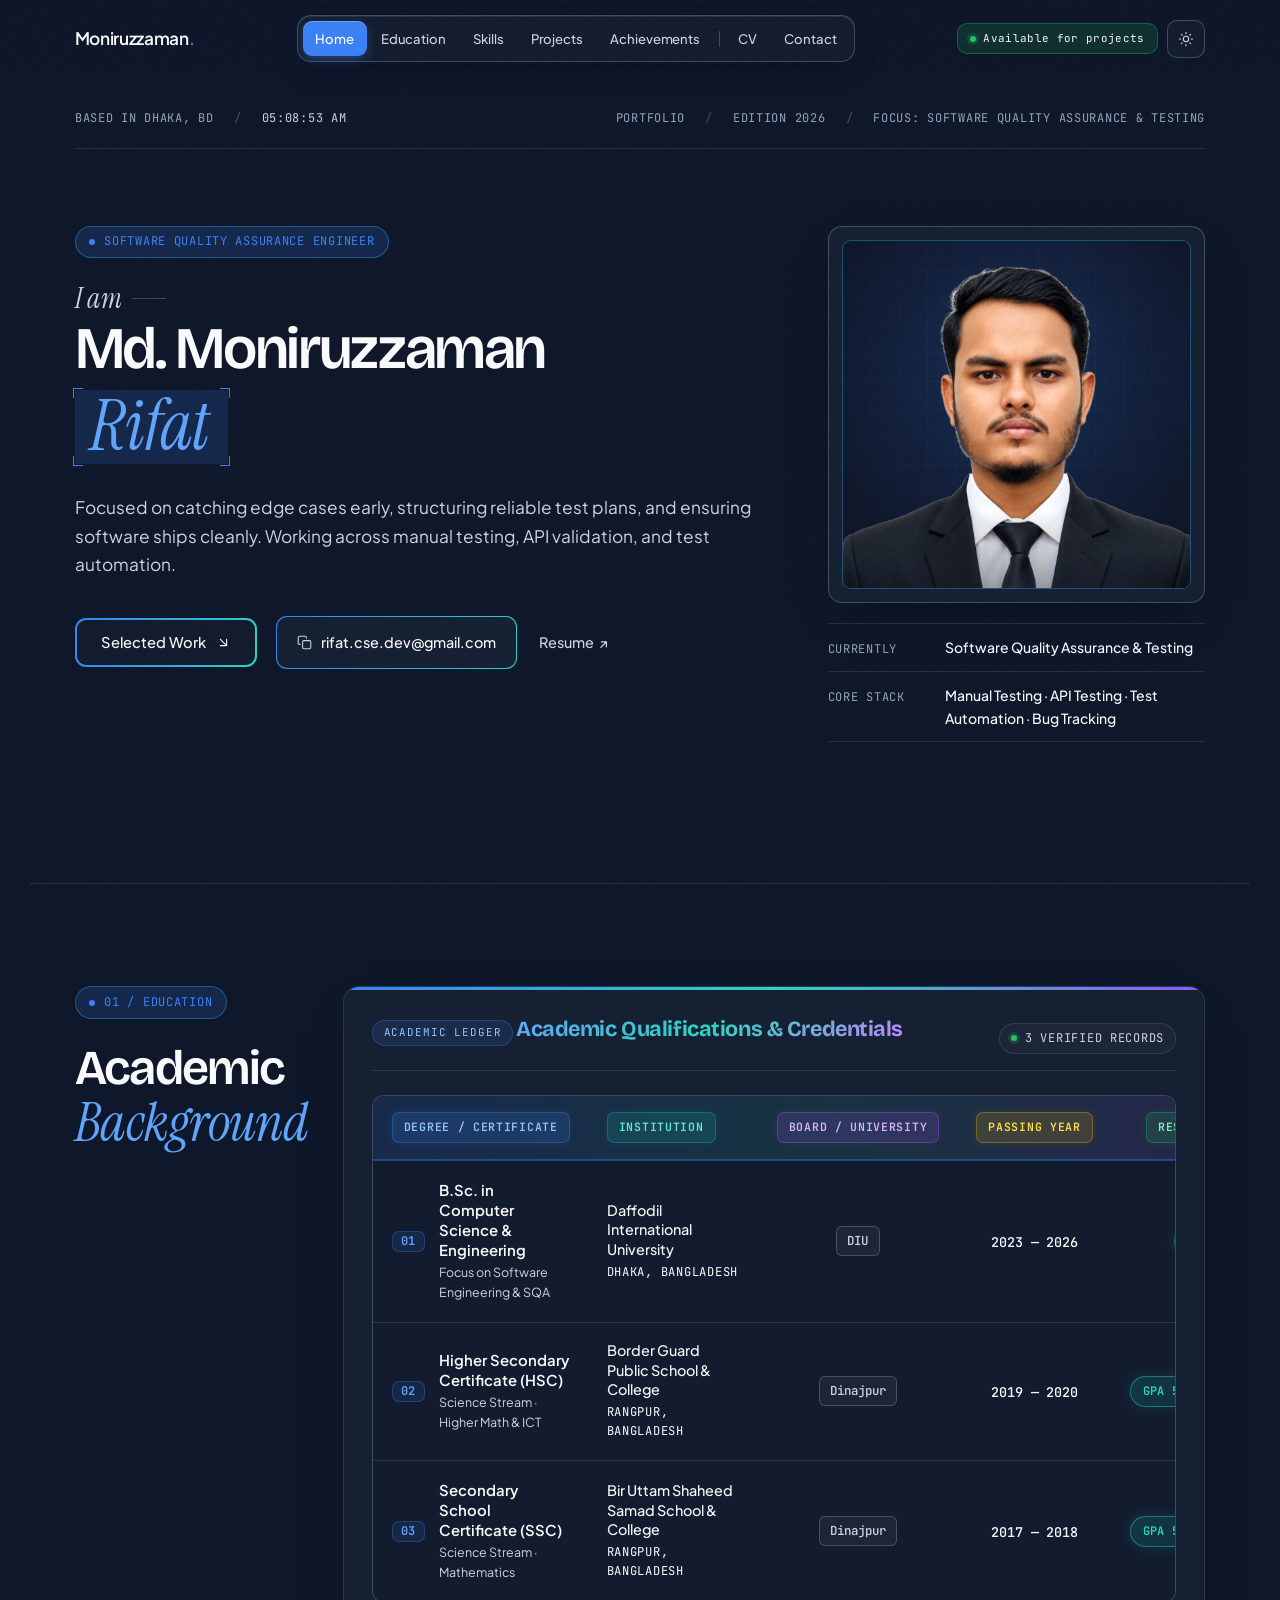
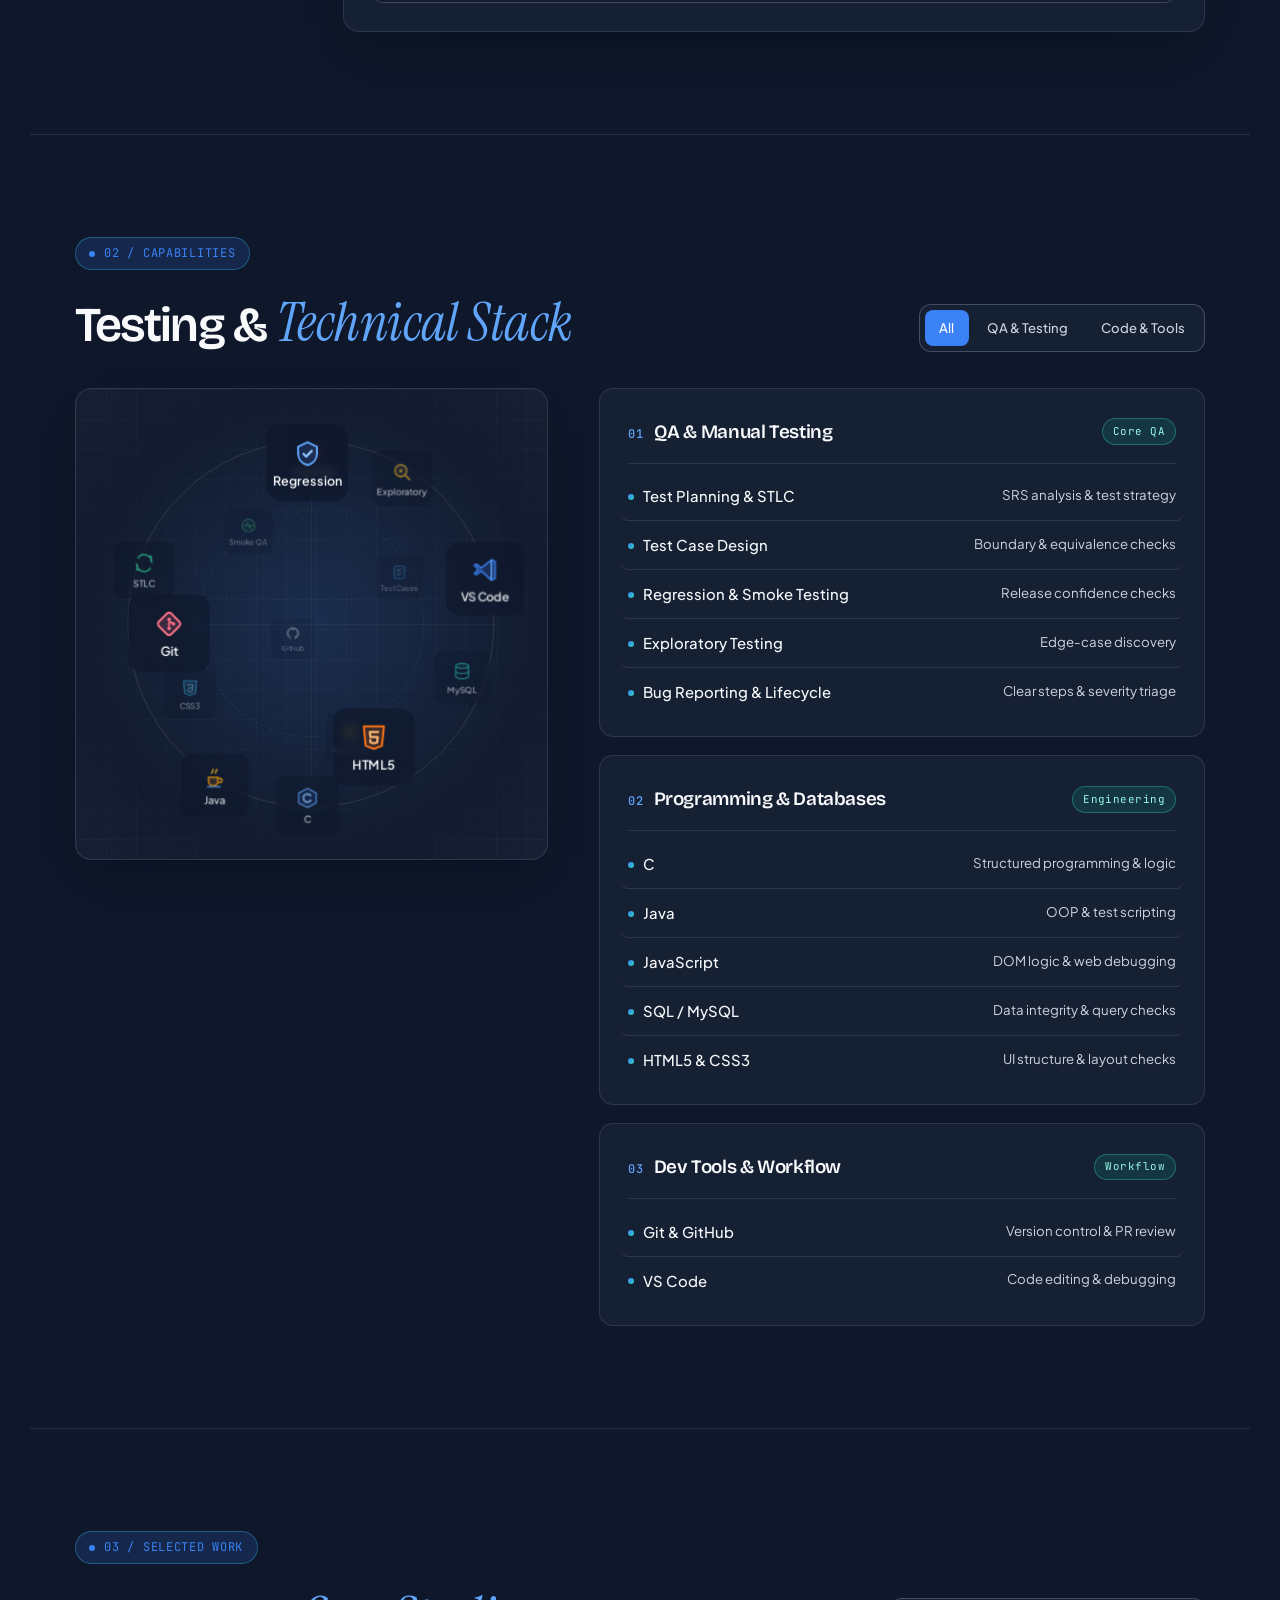
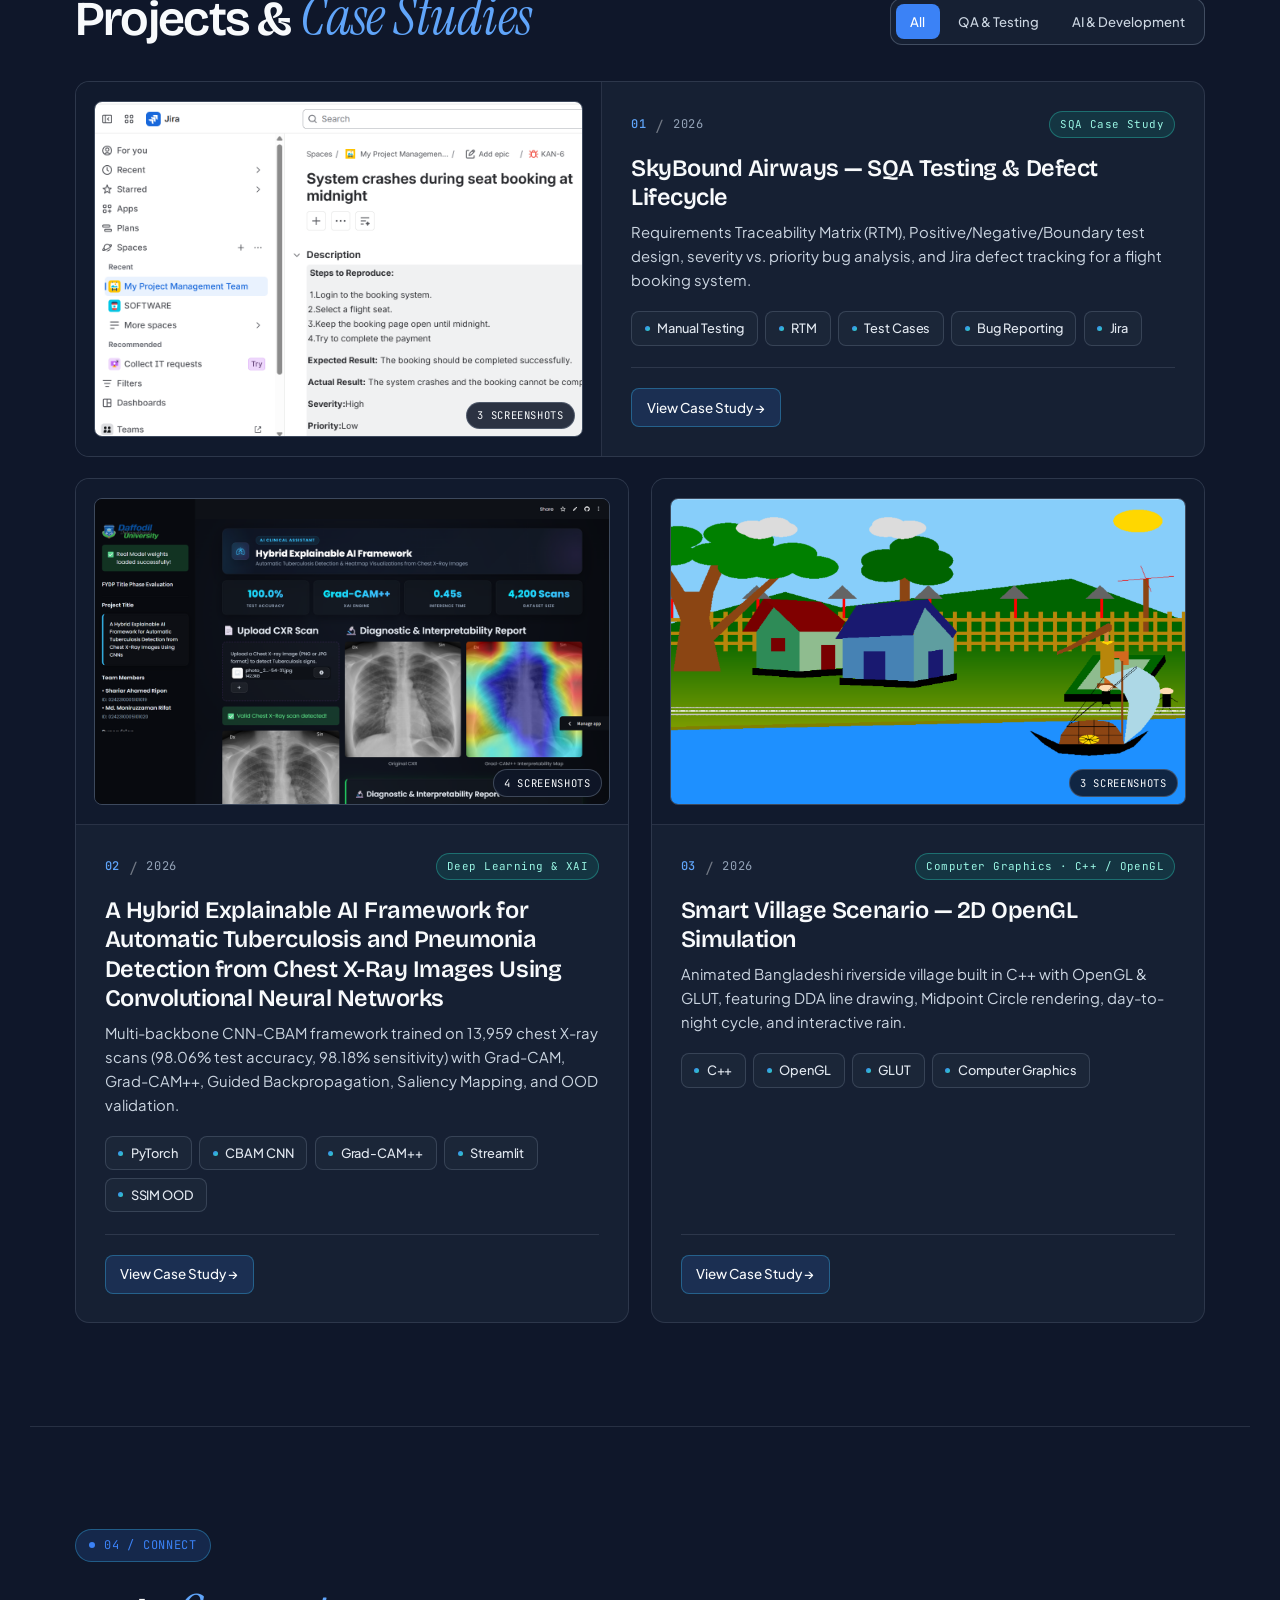
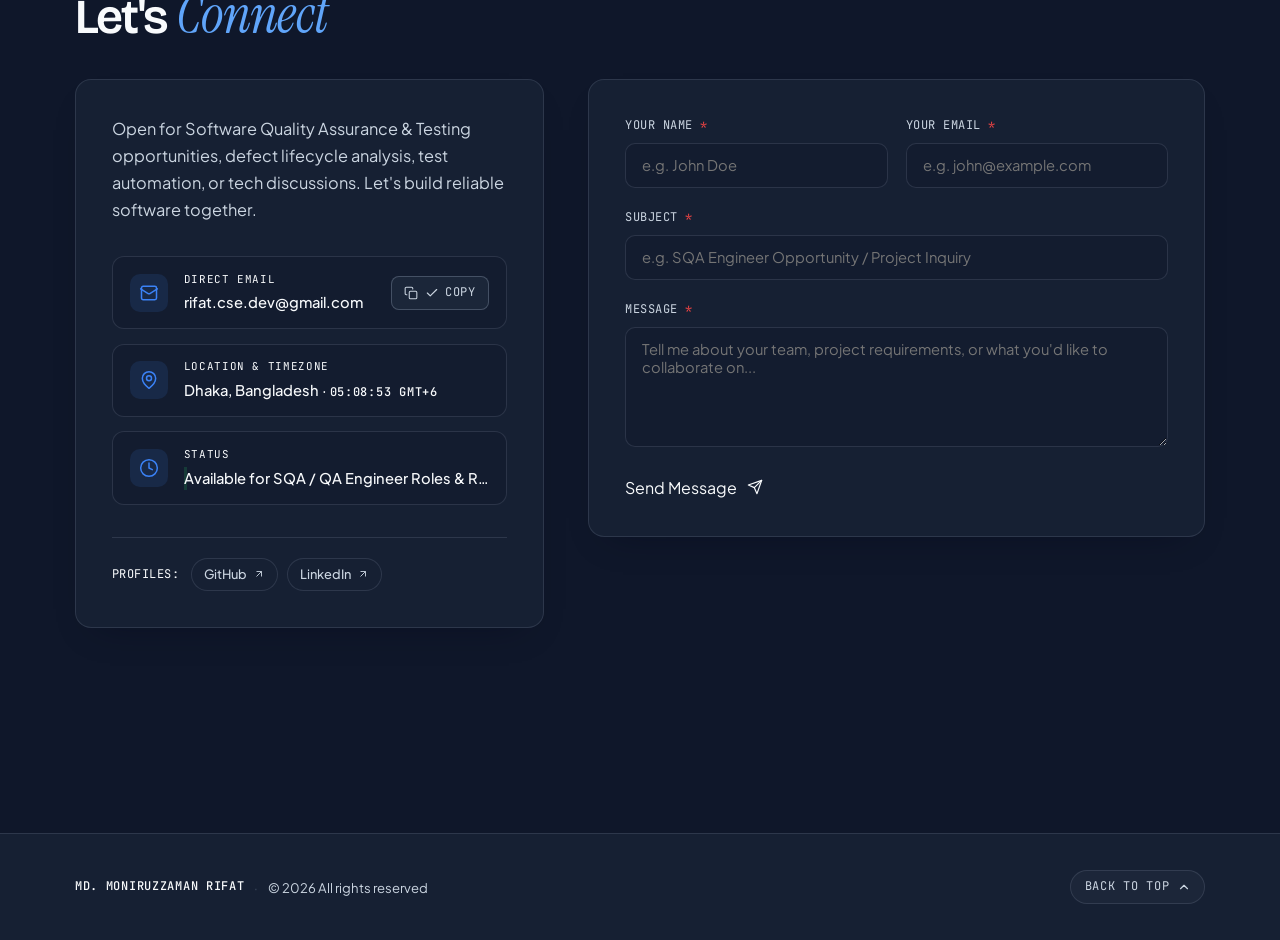
==== commit eee433e3: "Fix table overflow and responsive alignment" ====
--- a/index.html
+++ b/index.html
@@ -27,7 +27,7 @@
     rel="stylesheet"
   />
 
-  <link rel="stylesheet" href="css/styles.css?v=40" />
+  <link rel="stylesheet" href="css/styles.css?v=41" />
 </head>
 <body>
   <!-- Subtle paper-grain texture -->
@@ -641,8 +641,8 @@
     </div>
   </div>
 
-  <script src="js/config.js?v=40"></script>
-  <script src="js/main.js?v=40"></script>
+  <script src="js/config.js?v=41"></script>
+  <script src="js/main.js?v=41"></script>
 </body>
 </html>
 
--- a/css/styles.css
+++ b/css/styles.css
@@ -942,9 +942,10 @@
 
 .edu-layout {
   display: grid;
-  grid-template-columns: 270px 1fr;
-  gap: clamp(1.75rem, 3.5vw, 3rem);
+  grid-template-columns: minmax(180px, 230px) minmax(0, 1fr);
+  gap: clamp(1.5rem, 3vw, 2.5rem);
   align-items: start;
+  max-width: 100%;
 }
 
 .edu-sidebar {
@@ -978,7 +979,10 @@
 .edu-content {
   display: flex;
   flex-direction: column;
-  gap: 2.5rem;
+  gap: 2rem;
+  min-width: 0;
+  max-width: 100%;
+  width: 100%;
 }
 
 .edu-list {
@@ -2548,9 +2552,12 @@
   background-color: var(--surface);
   border: 1px solid var(--hairline);
   border-radius: 16px;
-  padding: clamp(1.4rem, 2.8vw, 2rem);
+  padding: clamp(1.2rem, 2.2vw, 1.75rem);
   box-shadow: 0 20px 44px -24px rgba(2, 6, 23, 0.6);
   overflow: hidden;
+  width: 100%;
+  max-width: 100%;
+  box-sizing: border-box;
   transition: border-color 0.28s var(--ease-out), box-shadow 0.28s var(--ease-out);
 }
 
@@ -2650,7 +2657,7 @@
   border-collapse: collapse;
   font-family: var(--font-sans);
   text-align: left;
-  min-width: 740px;
+  min-width: 620px;
 }
 
 .edu-table thead tr {
@@ -2673,25 +2680,25 @@
 }
 
 .edu-table th.th-degree {
-  min-width: 250px;
+  min-width: 190px;
 }
 
 .edu-table th.th-inst {
-  min-width: 230px;
+  min-width: 170px;
 }
 
 .edu-table th.th-board {
+  min-width: 85px;
+  text-align: center;
+}
+
+.edu-table th.th-year {
+  min-width: 95px;
+  text-align: center;
+}
+
+.edu-table th.th-result {
   min-width: 110px;
-  text-align: center;
-}
-
-.edu-table th.th-year {
-  min-width: 120px;
-  text-align: center;
-}
-
-.edu-table th.th-result {
-  min-width: 140px;
   text-align: right;
   padding-right: 1.25rem;
 }
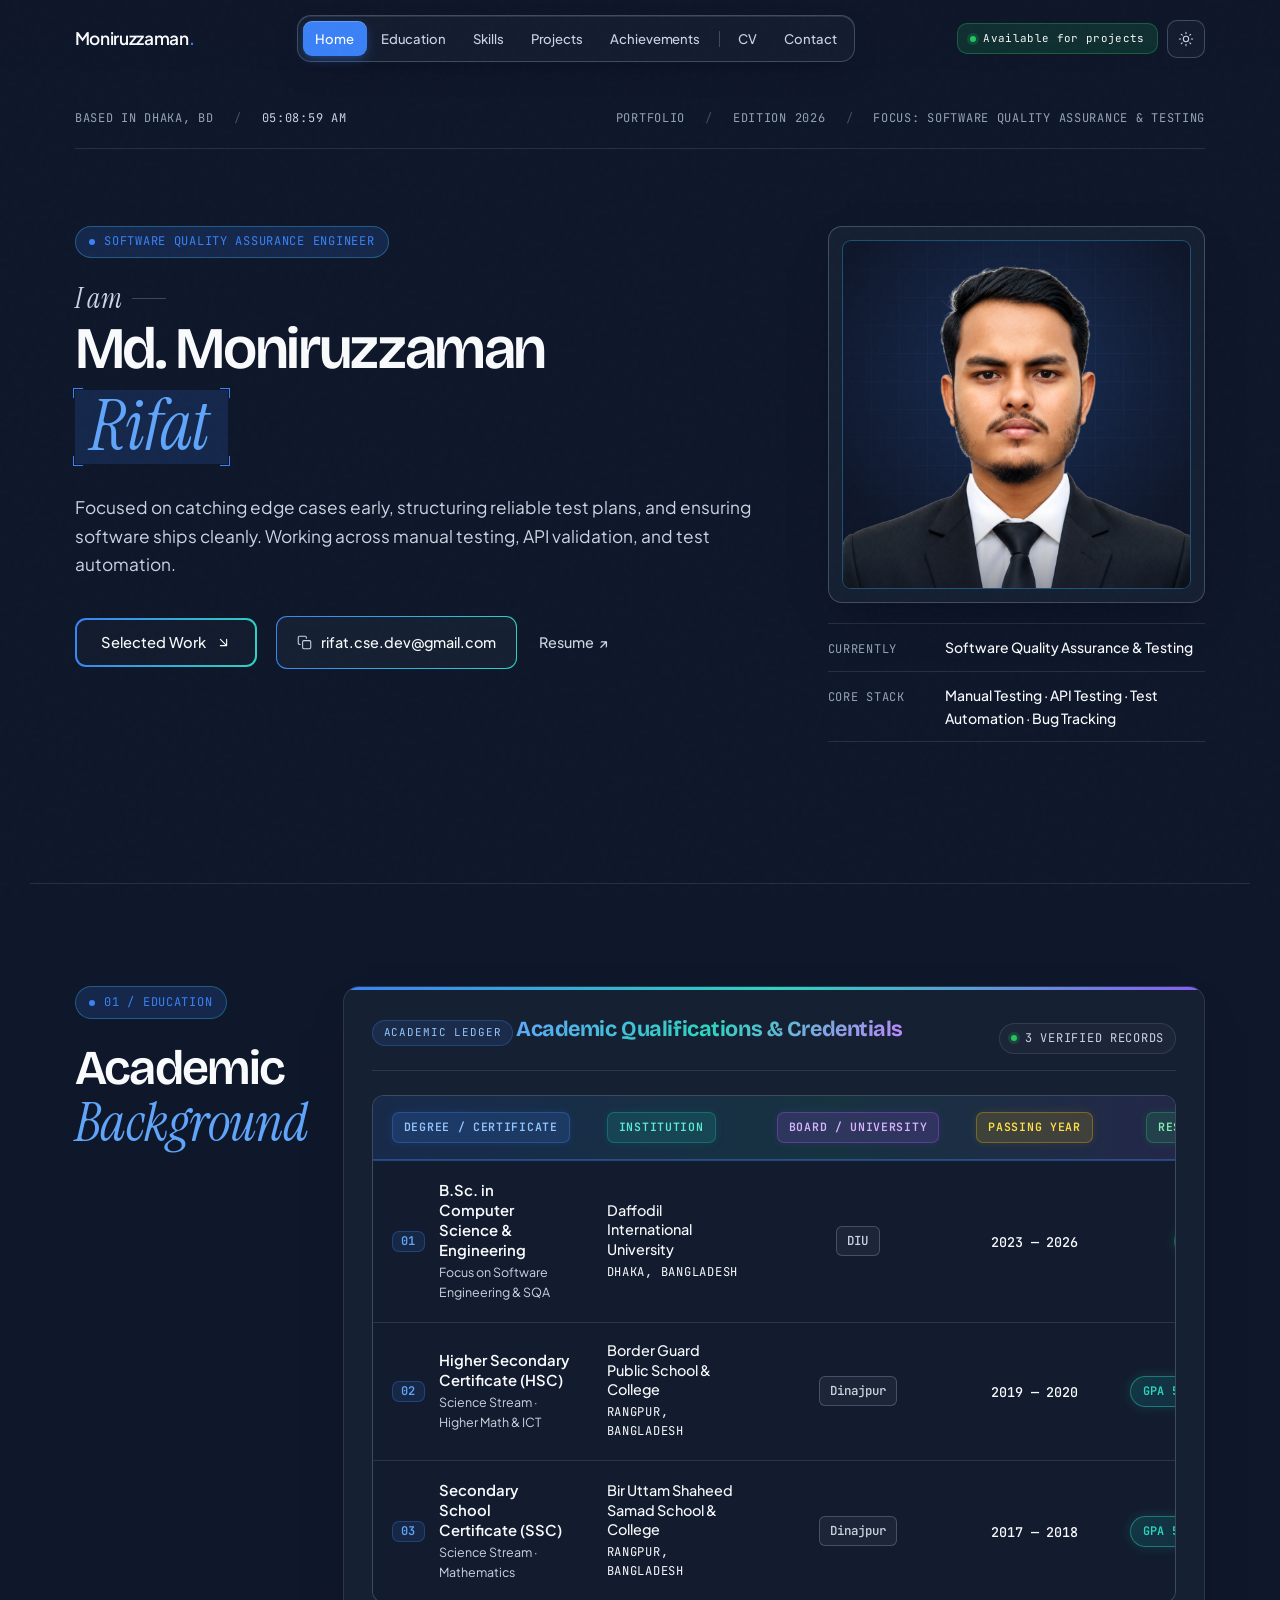
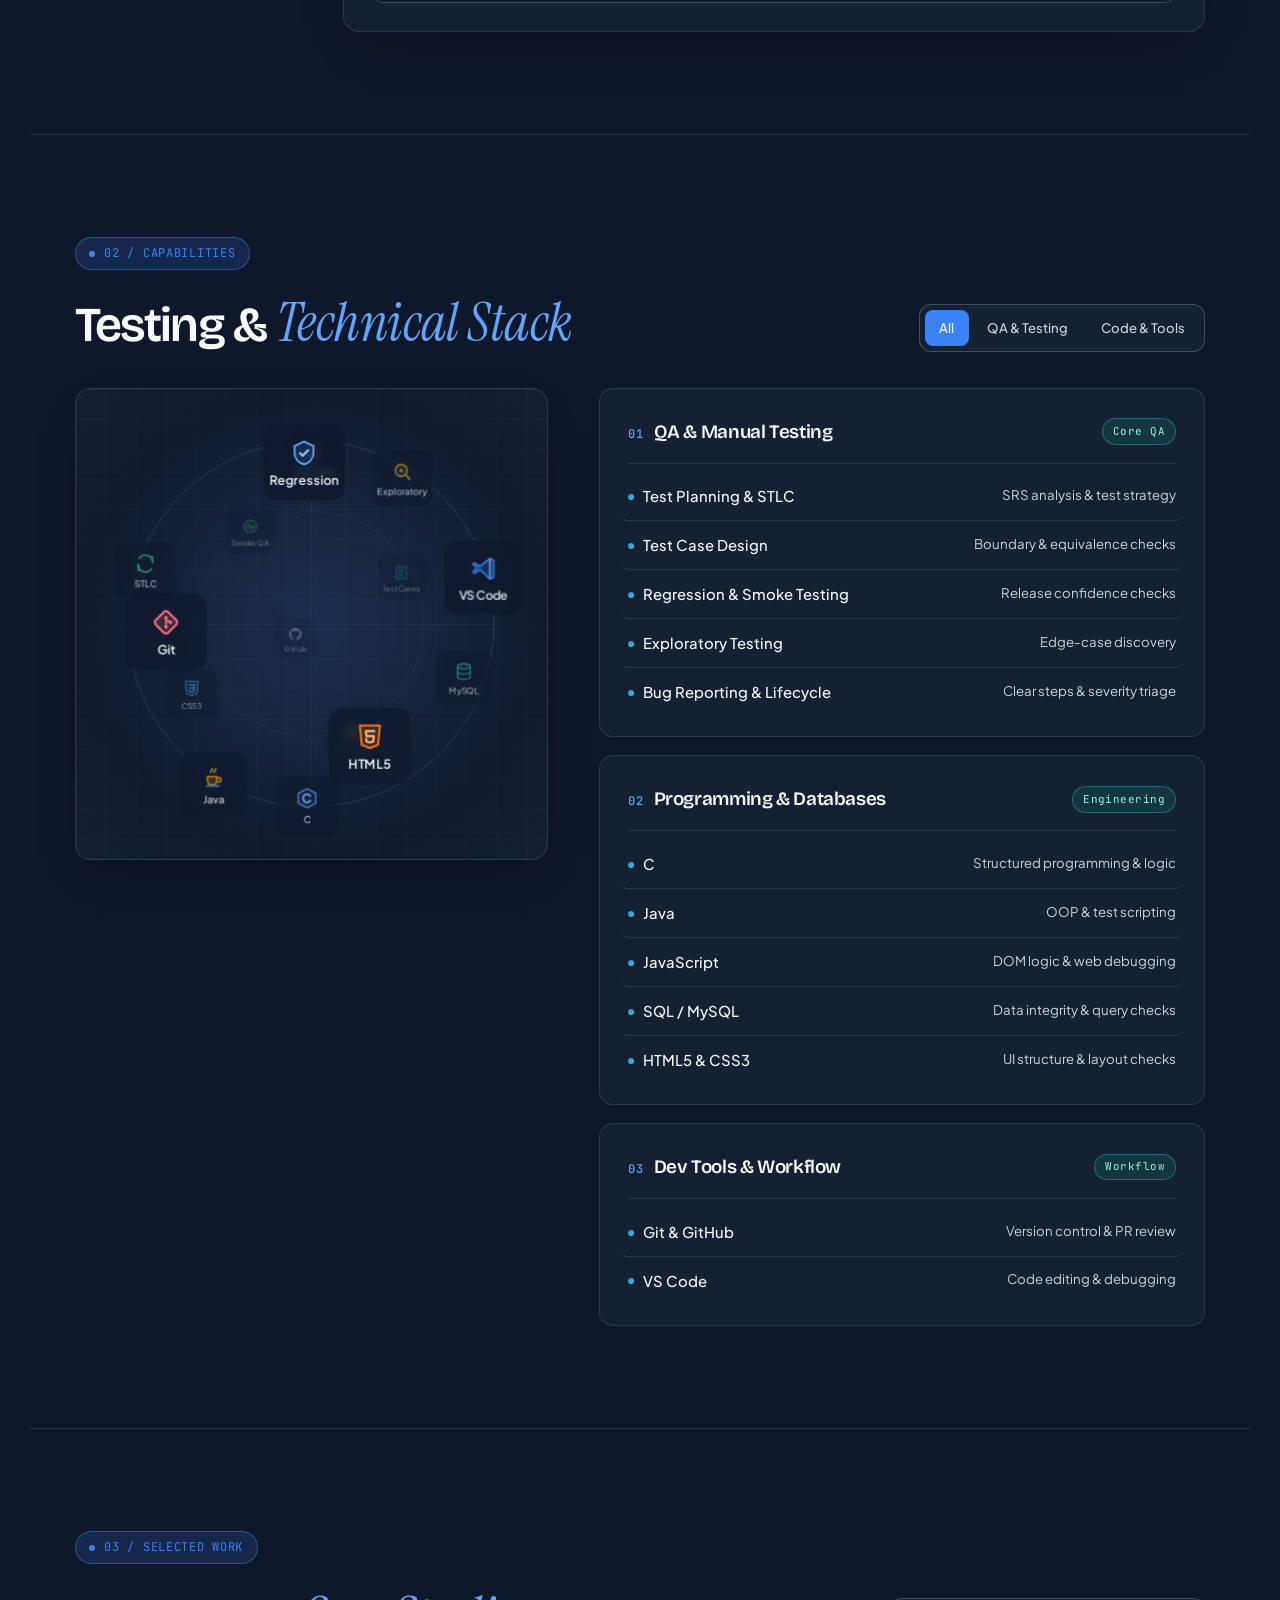
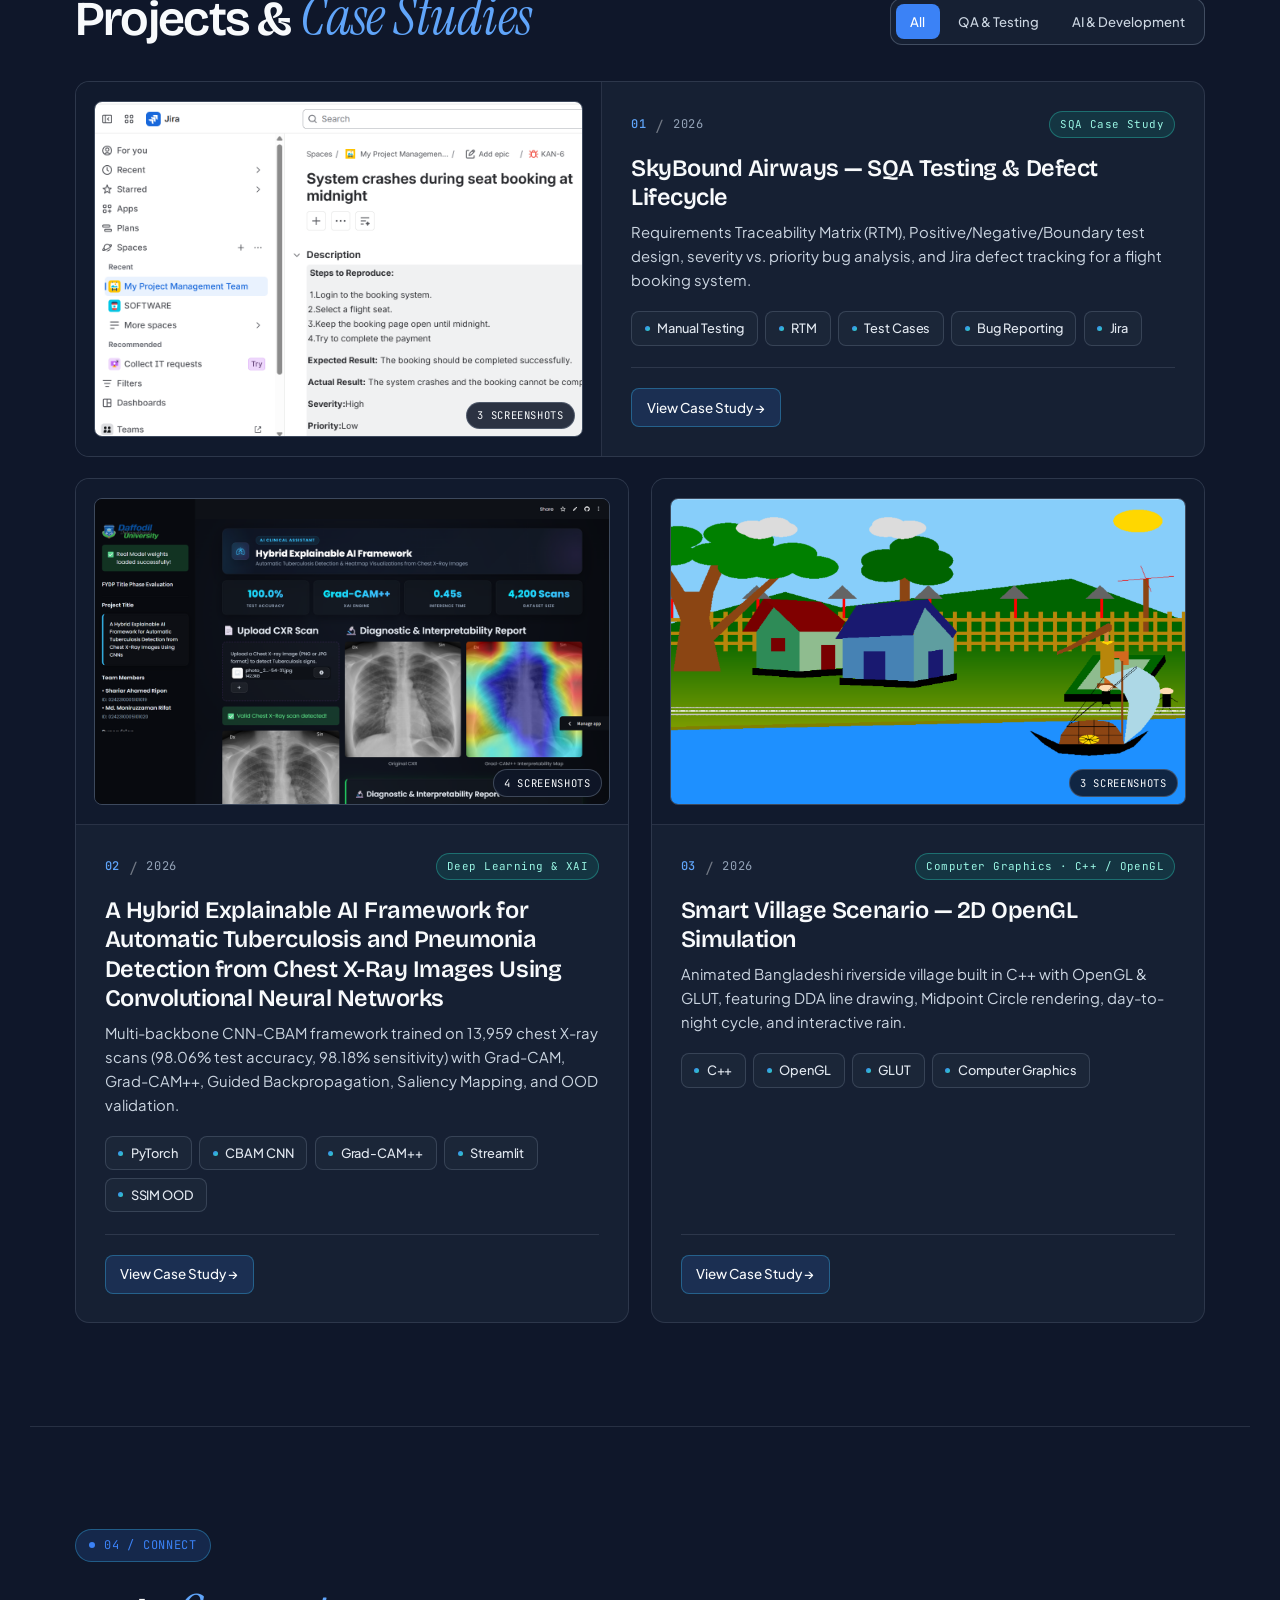
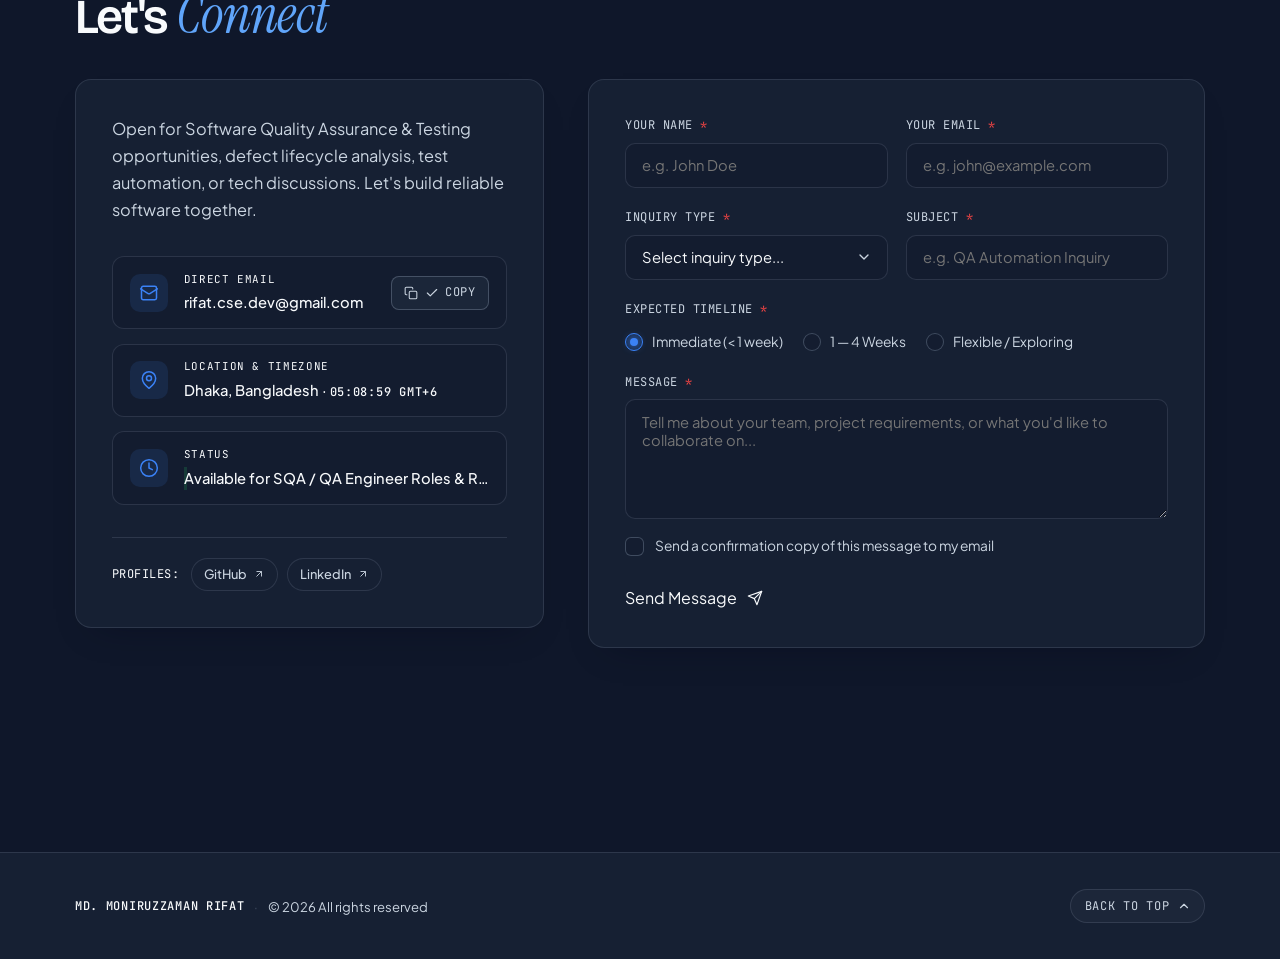
==== commit cf862e8c: "Update contact form with inquiry dropdown, timeline radio, and copy checkbox" ====
--- a/index.html
+++ b/index.html
@@ -27,7 +27,7 @@
     rel="stylesheet"
   />
 
-  <link rel="stylesheet" href="css/styles.css?v=41" />
+  <link rel="stylesheet" href="css/styles.css?v=42" />
 </head>
 <body>
   <!-- Subtle paper-grain texture -->
@@ -521,16 +521,55 @@
               </div>
             </div>
 
+            <div class="form-row">
+              <div class="form-group">
+                <label for="contact-inquiry" class="form-label mono">Inquiry Type <span class="req">*</span></label>
+                <div class="select-wrapper">
+                  <select id="contact-inquiry" name="inquiry" class="form-select" required>
+                    <option value="" disabled selected>Select inquiry type...</option>
+                    <option value="SQA / QA Engineer Job Opportunity">SQA / QA Engineer Job Opportunity</option>
+                    <option value="Freelance Software Testing / Consulting">Freelance Software Testing / QA Consulting</option>
+                    <option value="Project Collaboration">Project Collaboration &amp; Development</option>
+                    <option value="General Tech Discussion">General Tech Discussion / Mentorship</option>
+                  </select>
+                  <svg class="select-chevron" viewBox="0 0 24 24" fill="none" stroke="currentColor" stroke-width="2" stroke-linecap="round" stroke-linejoin="round" aria-hidden="true">
+                    <polyline points="6 9 12 15 18 9"></polyline>
+                  </svg>
+                </div>
+              </div>
+              <div class="form-group">
+                <label for="contact-subject" class="form-label mono">Subject <span class="req">*</span></label>
+                <input
+                  type="text"
+                  id="contact-subject"
+                  name="subject"
+                  class="form-input"
+                  placeholder="e.g. QA Automation Inquiry"
+                  required
+                />
+              </div>
+            </div>
+
+            <!-- Radio Group: Timeline / Urgency (Part-C Requirement) -->
             <div class="form-group">
-              <label for="contact-subject" class="form-label mono">Subject <span class="req">*</span></label>
-              <input
-                type="text"
-                id="contact-subject"
-                name="subject"
-                class="form-input"
-                placeholder="e.g. SQA Engineer Opportunity / Project Inquiry"
-                required
-              />
+              <span class="form-label mono">Expected Timeline <span class="req">*</span></span>
+              <div class="form-radios" role="radiogroup" aria-label="Expected Project Timeline">
+                <label class="radio-label" for="time-immediate">
+                  <input type="radio" id="time-immediate" name="timeline" value="Immediate (< 1 week)" checked class="radio-input" />
+                  <span class="radio-custom" aria-hidden="true"></span>
+                  <span class="radio-text">Immediate (&lt; 1 week)</span>
+                </label>
+                <label class="radio-label" for="time-month">
+                  <input type="radio" id="time-month" name="timeline" value="1 — 4 Weeks" class="radio-input" />
+                  <span class="radio-custom" aria-hidden="true"></span>
+                  <span class="radio-text">1 — 4 Weeks</span>
+                </label>
+                <label class="radio-label" for="time-flexible">
+                  <input type="radio" id="time-flexible" name="timeline" value="Flexible / Exploring" class="radio-input" />
+                  <span class="radio-custom" aria-hidden="true"></span>
+                  <span class="radio-text">Flexible / Exploring</span>
+                </label>
+              </div>
             </div>
 
             <div class="form-group">
@@ -543,6 +582,19 @@
                 placeholder="Tell me about your team, project requirements, or what you'd like to collaborate on..."
                 required
               ></textarea>
+            </div>
+
+            <!-- Checkbox: Send Copy (Part-C Requirement) -->
+            <div class="form-group form-checkbox-group">
+              <label class="checkbox-label" for="contact-send-copy">
+                <input type="checkbox" id="contact-send-copy" name="send_copy" class="checkbox-input" />
+                <span class="checkbox-custom" aria-hidden="true">
+                  <svg viewBox="0 0 24 24" fill="none" stroke="currentColor" stroke-width="3" stroke-linecap="round" stroke-linejoin="round">
+                    <polyline points="20 6 9 17 4 12"></polyline>
+                  </svg>
+                </span>
+                <span class="checkbox-text">Send a confirmation copy of this message to my email</span>
+              </label>
             </div>
 
             <div class="form-footer">
@@ -641,8 +693,8 @@
     </div>
   </div>
 
-  <script src="js/config.js?v=41"></script>
-  <script src="js/main.js?v=41"></script>
+  <script src="js/config.js?v=42"></script>
+  <script src="js/main.js?v=42"></script>
 </body>
 </html>
 
--- a/css/styles.css
+++ b/css/styles.css
@@ -2977,3 +2977,180 @@
   background: rgba(22, 163, 74, 0.1);
   border-color: rgba(22, 163, 74, 0.28);
 }
+
+/* Select Dropdown & Wrapper */
+.select-wrapper {
+  position: relative;
+  width: 100%;
+}
+
+.form-select {
+  width: 100%;
+  padding: 0.8rem 2.4rem 0.8rem 1rem;
+  border-radius: 10px;
+  background-color: color-mix(in srgb, var(--surface) 60%, var(--bg));
+  border: 1px solid var(--hairline);
+  color: var(--ink);
+  font-family: var(--font-sans);
+  font-size: 0.92rem;
+  appearance: none;
+  -webkit-appearance: none;
+  cursor: pointer;
+  transition: border-color 0.2s var(--ease-out), box-shadow 0.2s var(--ease-out), background-color 0.2s var(--ease-out);
+}
+
+.form-select:focus {
+  outline: none;
+  border-color: var(--accent);
+  background-color: var(--surface);
+  box-shadow: 0 0 0 3px rgba(59, 130, 246, 0.16);
+}
+
+.form-select option {
+  background-color: var(--surface);
+  color: var(--ink);
+  padding: 0.5rem;
+}
+
+.select-chevron {
+  position: absolute;
+  right: 1rem;
+  top: 50%;
+  transform: translateY(-50%);
+  width: 16px;
+  height: 16px;
+  color: var(--ink-muted);
+  pointer-events: none;
+  transition: transform 0.2s var(--ease-out);
+}
+
+/* Radio Group: Timeline */
+.form-radios {
+  display: flex;
+  flex-wrap: wrap;
+  gap: 0.75rem 1.25rem;
+  padding-top: 0.25rem;
+}
+
+.radio-label {
+  display: inline-flex;
+  align-items: center;
+  gap: 0.55rem;
+  cursor: pointer;
+  user-select: none;
+}
+
+.radio-input {
+  position: absolute;
+  opacity: 0;
+  width: 0;
+  height: 0;
+  pointer-events: none;
+}
+
+.radio-custom {
+  position: relative;
+  width: 18px;
+  height: 18px;
+  border-radius: 50%;
+  border: 1.5px solid var(--hairline-strong);
+  background: color-mix(in srgb, var(--surface) 70%, var(--bg));
+  transition: all 0.2s var(--ease-out);
+  flex-shrink: 0;
+}
+
+.radio-custom::after {
+  content: "";
+  position: absolute;
+  left: 50%;
+  top: 50%;
+  transform: translate(-50%, -50%) scale(0);
+  width: 8px;
+  height: 8px;
+  border-radius: 50%;
+  background: var(--accent);
+  box-shadow: 0 0 8px var(--accent);
+  transition: transform 0.2s cubic-bezier(0.34, 1.56, 0.64, 1);
+}
+
+.radio-input:checked + .radio-custom {
+  border-color: var(--accent);
+  background: rgba(59, 130, 246, 0.14);
+}
+
+.radio-input:checked + .radio-custom::after {
+  transform: translate(-50%, -50%) scale(1);
+}
+
+.radio-text {
+  font-size: 0.86rem;
+  color: var(--ink-muted);
+  transition: color 0.2s var(--ease-out);
+}
+
+.radio-label:hover .radio-text {
+  color: var(--ink);
+}
+
+/* Checkbox: Send Copy */
+.form-checkbox-group {
+  margin-top: -0.25rem;
+}
+
+.checkbox-label {
+  display: inline-flex;
+  align-items: center;
+  gap: 0.65rem;
+  cursor: pointer;
+  user-select: none;
+}
+
+.checkbox-input {
+  position: absolute;
+  opacity: 0;
+  width: 0;
+  height: 0;
+  pointer-events: none;
+}
+
+.checkbox-custom {
+  position: relative;
+  width: 19px;
+  height: 19px;
+  border-radius: 6px;
+  border: 1.5px solid var(--hairline-strong);
+  background: color-mix(in srgb, var(--surface) 70%, var(--bg));
+  display: flex;
+  align-items: center;
+  justify-content: center;
+  transition: all 0.2s var(--ease-out);
+  flex-shrink: 0;
+}
+
+.checkbox-custom svg {
+  width: 12px;
+  height: 12px;
+  color: #ffffff;
+  transform: scale(0);
+  transition: transform 0.18s cubic-bezier(0.34, 1.56, 0.64, 1);
+}
+
+.checkbox-input:checked + .checkbox-custom {
+  border-color: var(--accent);
+  background: var(--accent);
+  box-shadow: 0 0 10px rgba(59, 130, 246, 0.3);
+}
+
+.checkbox-input:checked + .checkbox-custom svg {
+  transform: scale(1);
+}
+
+.checkbox-text {
+  font-size: 0.86rem;
+  color: var(--ink-muted);
+  transition: color 0.2s var(--ease-out);
+}
+
+.checkbox-label:hover .checkbox-text {
+  color: var(--ink);
+}
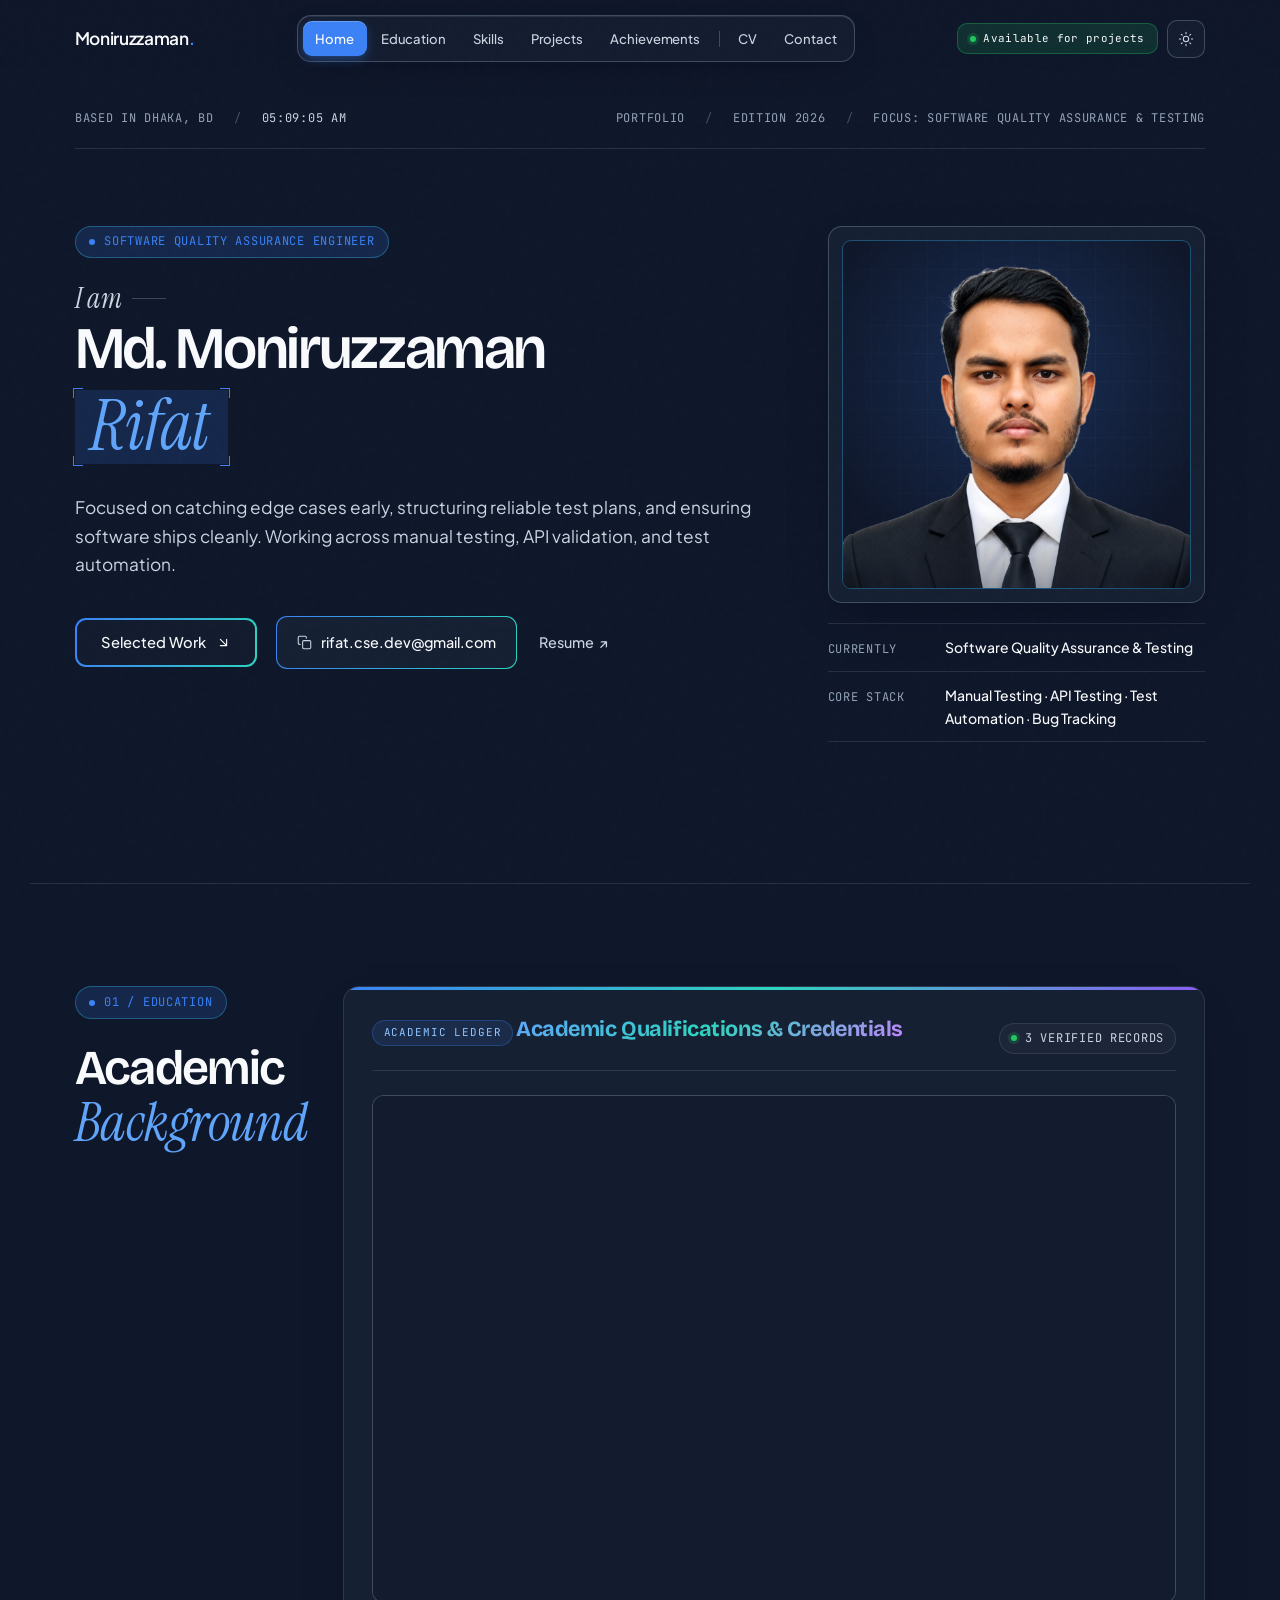
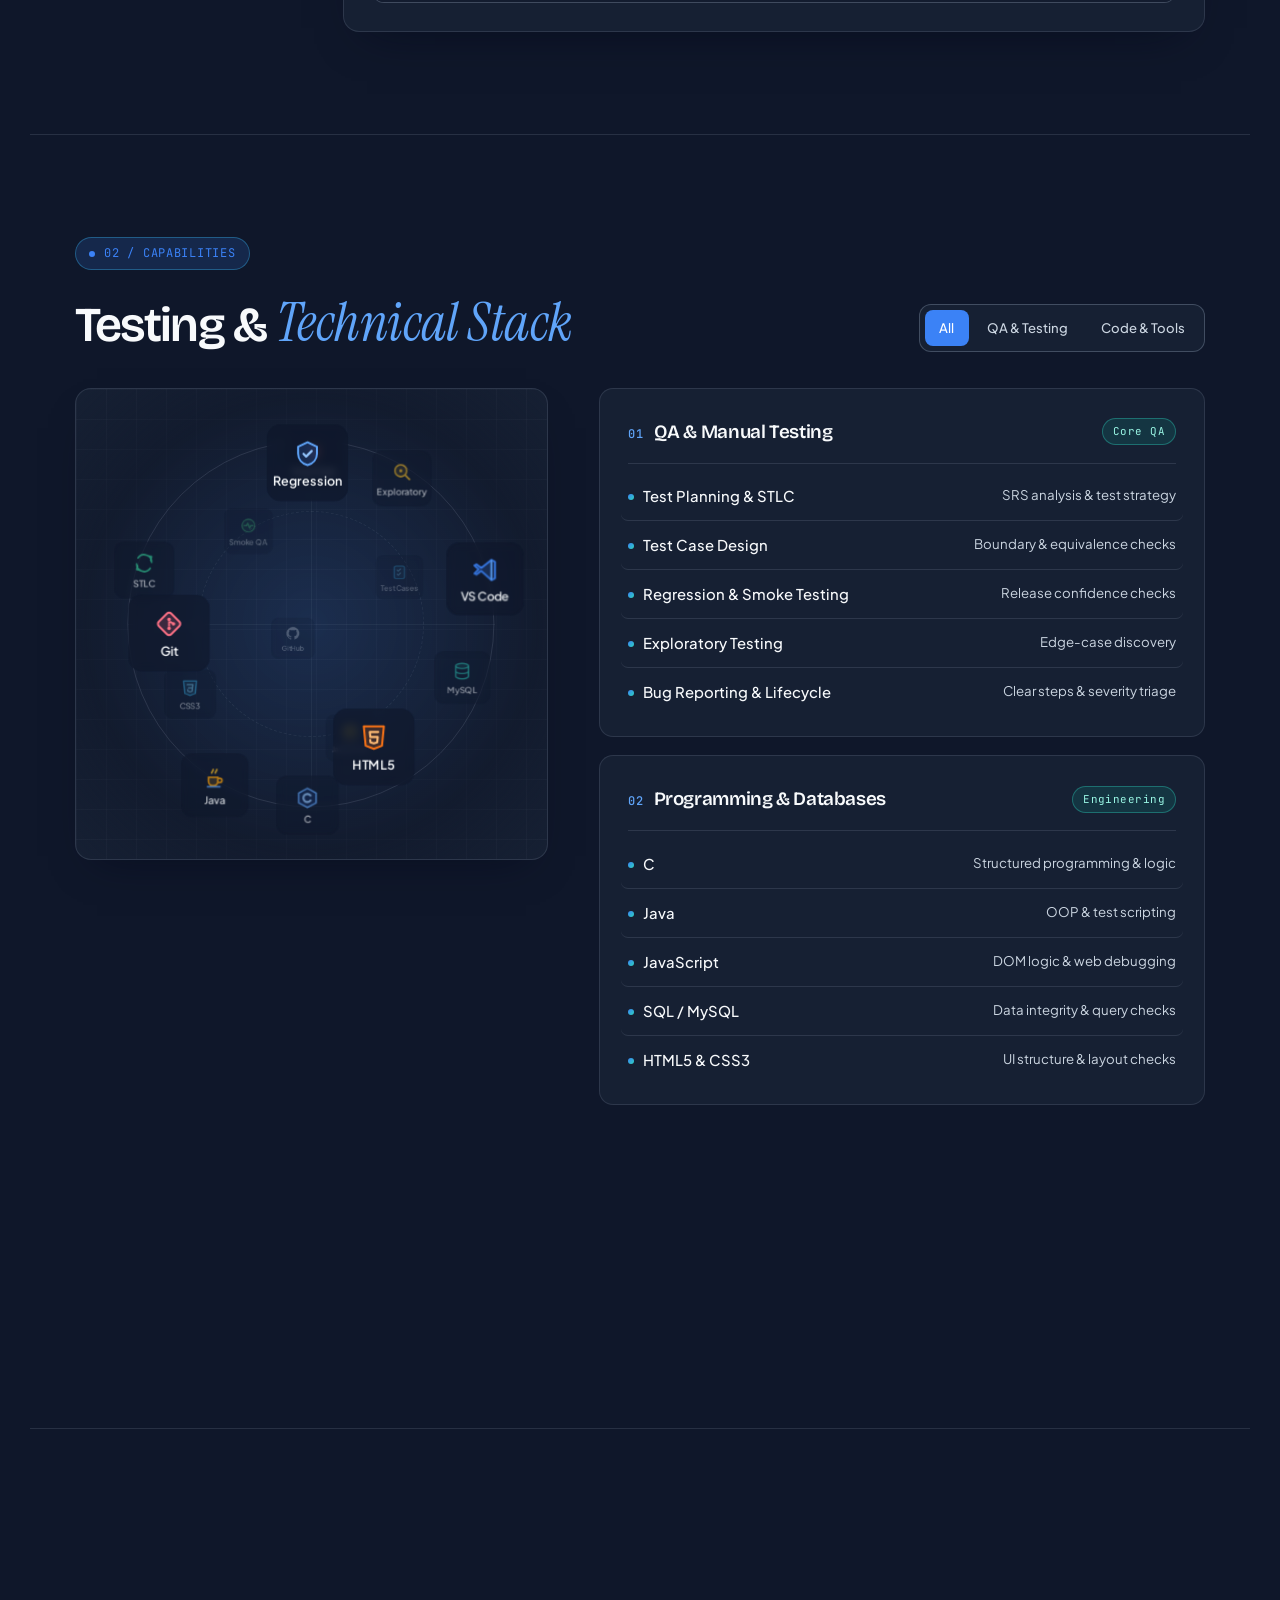
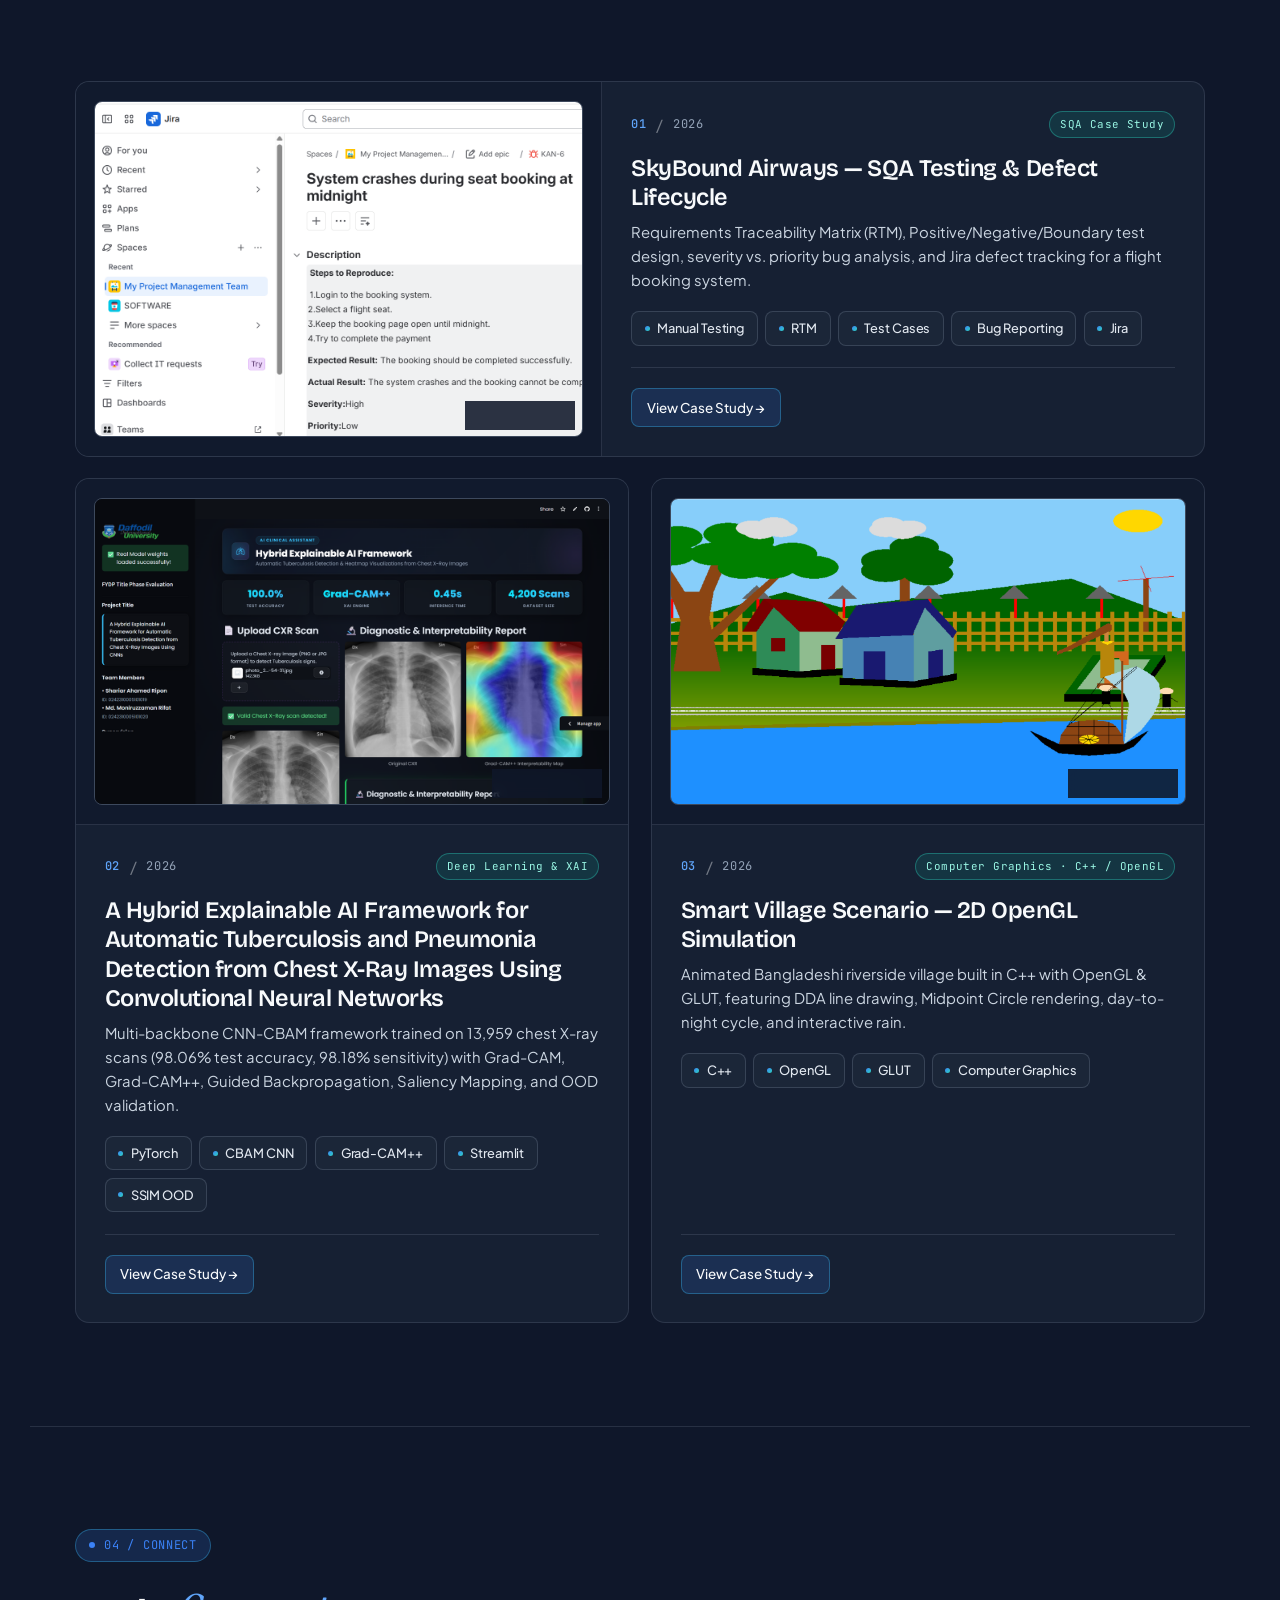
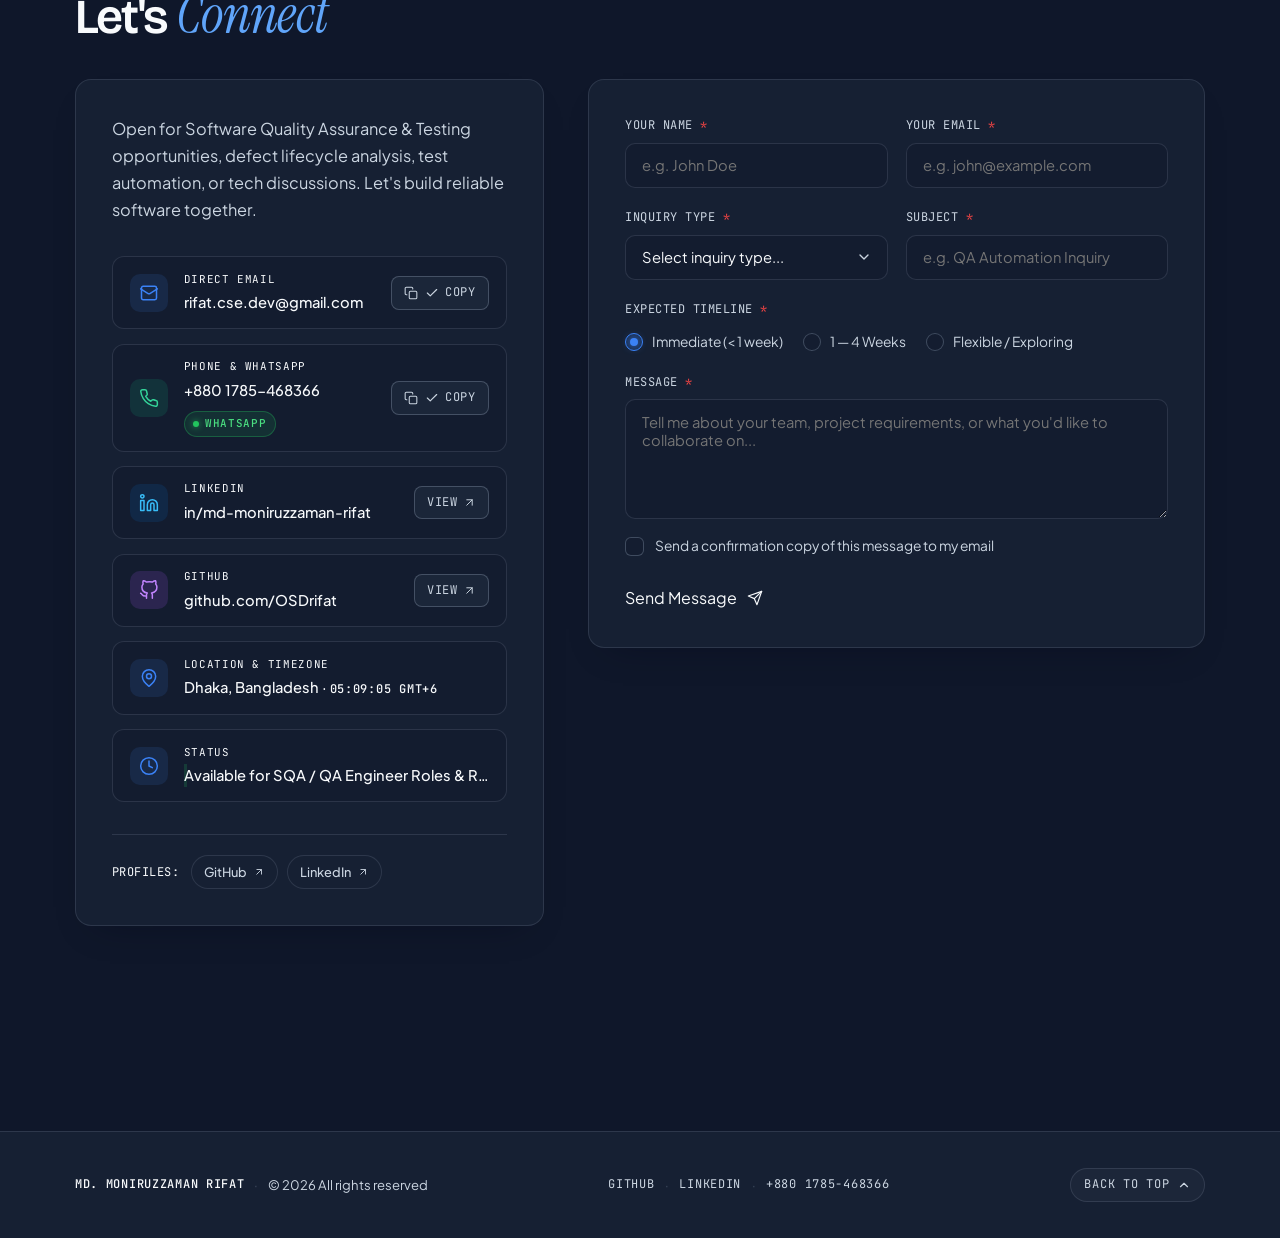
==== commit 1ee7fa20: "Add my phone number, WhatsApp, LinkedIn, and GitHub to contact section" ====
--- a/index.html
+++ b/index.html
@@ -27,7 +27,7 @@
     rel="stylesheet"
   />
 
-  <link rel="stylesheet" href="css/styles.css?v=42" />
+  <link rel="stylesheet" href="css/styles.css?v=43" />
 </head>
 <body>
   <!-- Subtle paper-grain texture -->
@@ -452,6 +452,80 @@
               </button>
             </div>
 
+            <!-- Phone & WhatsApp Card with One-Click Copy & Direct WhatsApp Link -->
+            <div class="contact-channel-item">
+              <div class="contact-channel-icon contact-icon-phone" aria-hidden="true">
+                <svg viewBox="0 0 24 24" fill="none" stroke="currentColor" stroke-width="1.8" stroke-linecap="round" stroke-linejoin="round">
+                  <path d="M22 16.92v3a2 2 0 0 1-2.18 2 19.79 19.79 0 0 1-8.63-3.07 19.5 19.5 0 0 1-6-6 19.79 19.79 0 0 1-3.07-8.67A2 2 0 0 1 4.11 2h3a2 2 0 0 1 2 1.72 12.84 12.84 0 0 0 .7 2.81 2 2 0 0 1-.45 2.11L8.09 9.91a16 16 0 0 0 6 6l1.27-1.27a2 2 0 0 1 2.11-.45 12.84 12.84 0 0 0 2.81.7A2 2 0 0 1 22 16.92z"></path>
+                </svg>
+              </div>
+              <div class="contact-channel-body">
+                <span class="contact-channel-label mono">Phone &amp; WhatsApp</span>
+                <div class="contact-channel-val-group">
+                  <a href="tel:+8801785468366" class="contact-channel-val" id="contact-phone-link">+880 1785-468366</a>
+                  <a href="https://wa.me/8801785468366" target="_blank" rel="noopener noreferrer" class="contact-wa-pill mono" title="Direct chat on WhatsApp">
+                    <span class="wa-dot" aria-hidden="true"></span>WhatsApp
+                  </a>
+                </div>
+              </div>
+              <button type="button" class="contact-copy-btn" id="contact-copy-phone-btn" title="Copy phone number" aria-label="Copy phone number">
+                <svg class="copy-icon-idle" viewBox="0 0 24 24" fill="none" stroke="currentColor" stroke-width="1.8" stroke-linecap="round" stroke-linejoin="round">
+                  <rect x="9" y="9" width="13" height="13" rx="2" ry="2"></rect>
+                  <path d="M5 15H4a2 2 0 0 1-2-2V4a2 2 0 0 1 2-2h9a2 2 0 0 1 2 2v1"></path>
+                </svg>
+                <svg class="copy-icon-done" viewBox="0 0 24 24" fill="none" stroke="currentColor" stroke-width="2" stroke-linecap="round" stroke-linejoin="round" hidden>
+                  <polyline points="20 6 9 17 4 12"></polyline>
+                </svg>
+                <span class="copy-text mono" id="contact-copy-phone-text">Copy</span>
+              </button>
+            </div>
+
+            <!-- LinkedIn Profile Card -->
+            <div class="contact-channel-item">
+              <div class="contact-channel-icon contact-icon-linkedin" aria-hidden="true">
+                <svg viewBox="0 0 24 24" fill="none" stroke="currentColor" stroke-width="1.8" stroke-linecap="round" stroke-linejoin="round">
+                  <path d="M16 8a6 6 0 0 1 6 6v7h-4v-7a2 2 0 0 0-2-2 2 2 0 0 0-2 2v7h-4v-7a6 6 0 0 1 6-6z"></path>
+                  <rect x="2" y="9" width="4" height="12"></rect>
+                  <circle cx="4" cy="4" r="2"></circle>
+                </svg>
+              </div>
+              <div class="contact-channel-body">
+                <span class="contact-channel-label mono">LinkedIn</span>
+                <a href="https://www.linkedin.com/in/md-moniruzzaman-rifat-4876a92b9/" target="_blank" rel="noopener noreferrer" class="contact-channel-val" id="contact-linkedin-link">
+                  in/md-moniruzzaman-rifat
+                </a>
+              </div>
+              <a href="https://www.linkedin.com/in/md-moniruzzaman-rifat-4876a92b9/" target="_blank" rel="noopener noreferrer" class="contact-channel-action-btn mono" title="Open LinkedIn Profile">
+                <span>View</span>
+                <svg viewBox="0 0 24 24" fill="none" stroke="currentColor" stroke-width="1.8" stroke-linecap="round" stroke-linejoin="round">
+                  <line x1="7" y1="17" x2="17" y2="7"></line>
+                  <polyline points="7 7 17 7 17 17"></polyline>
+                </svg>
+              </a>
+            </div>
+
+            <!-- GitHub Profile Card -->
+            <div class="contact-channel-item">
+              <div class="contact-channel-icon contact-icon-github" aria-hidden="true">
+                <svg viewBox="0 0 24 24" fill="none" stroke="currentColor" stroke-width="1.8" stroke-linecap="round" stroke-linejoin="round">
+                  <path d="M9 19c-5 1.5-5-2.5-7-3m14 6v-3.87a3.37 3.37 0 0 0-.94-2.61c3.14-.35 6.44-1.54 6.44-7A5.44 5.44 0 0 0 20 4.77 5.07 5.07 0 0 0 19.91 1S18.73.65 16 2.48a13.38 13.38 0 0 0-7 0C6.27.65 5.09 1 5.09 1A5.07 5.07 0 0 0 5 4.77a5.44 5.44 0 0 0-1.5 3.78c0 5.42 3.3 6.61 6.44 7A3.37 3.37 0 0 0 9 18.13V22"></path>
+                </svg>
+              </div>
+              <div class="contact-channel-body">
+                <span class="contact-channel-label mono">GitHub</span>
+                <a href="https://github.com/OSDrifat?tab=overview&from=2026-10-01&to=2026-10-21" target="_blank" rel="noopener noreferrer" class="contact-channel-val" id="contact-github-link">
+                  github.com/OSDrifat
+                </a>
+              </div>
+              <a href="https://github.com/OSDrifat?tab=overview&from=2026-10-01&to=2026-10-21" target="_blank" rel="noopener noreferrer" class="contact-channel-action-btn mono" title="Open GitHub Profile">
+                <span>View</span>
+                <svg viewBox="0 0 24 24" fill="none" stroke="currentColor" stroke-width="1.8" stroke-linecap="round" stroke-linejoin="round">
+                  <line x1="7" y1="17" x2="17" y2="7"></line>
+                  <polyline points="7 7 17 7 17 17"></polyline>
+                </svg>
+              </a>
+            </div>
+
             <!-- Location & Timezone Card -->
             <div class="contact-channel-item">
               <div class="contact-channel-icon" aria-hidden="true">
@@ -623,6 +697,13 @@
         <span class="footer-dot" aria-hidden="true">·</span>
         <span class="footer-copy">© 2026 All rights reserved</span>
       </div>
+      <div class="footer-links">
+        <a href="https://github.com/OSDrifat?tab=overview&from=2026-10-01&to=2026-10-21" target="_blank" rel="noopener noreferrer" class="footer-link mono">GitHub</a>
+        <span class="footer-dot" aria-hidden="true">·</span>
+        <a href="https://www.linkedin.com/in/md-moniruzzaman-rifat-4876a92b9/" target="_blank" rel="noopener noreferrer" class="footer-link mono">LinkedIn</a>
+        <span class="footer-dot" aria-hidden="true">·</span>
+        <a href="tel:+8801785468366" class="footer-link mono">+880 1785-468366</a>
+      </div>
       <div class="footer-right">
         <a href="#top" class="back-to-top mono" id="back-to-top" aria-label="Back to top of page">
           <span>Back to Top</span>
@@ -693,8 +774,8 @@
     </div>
   </div>
 
-  <script src="js/config.js?v=42"></script>
-  <script src="js/main.js?v=42"></script>
+  <script src="js/config.js?v=43"></script>
+  <script src="js/main.js?v=43"></script>
 </body>
 </html>
 
--- a/css/styles.css
+++ b/css/styles.css
@@ -2329,6 +2329,90 @@
   height: 14px;
 }
 
+.contact-channel-val-group {
+  display: flex;
+  align-items: center;
+  gap: 0.55rem;
+  flex-wrap: wrap;
+}
+
+.contact-wa-pill {
+  display: inline-flex;
+  align-items: center;
+  gap: 0.35rem;
+  padding: 0.2rem 0.55rem;
+  border-radius: 999px;
+  background-color: rgba(34, 197, 94, 0.12);
+  border: 1px solid rgba(34, 197, 94, 0.32);
+  color: #4ade80;
+  font-size: 0.68rem;
+  font-weight: 500;
+  text-decoration: none;
+  transition: all 0.2s var(--ease-out);
+}
+
+.contact-wa-pill:hover {
+  background-color: rgba(34, 197, 94, 0.24);
+  border-color: rgba(34, 197, 94, 0.6);
+  color: #86efac;
+  transform: translateY(-1px);
+}
+
+.contact-wa-pill .wa-dot {
+  width: 6px;
+  height: 6px;
+  border-radius: 50%;
+  background-color: #22c55e;
+  box-shadow: 0 0 6px rgba(34, 197, 94, 0.8);
+}
+
+.contact-channel-action-btn {
+  display: inline-flex;
+  align-items: center;
+  gap: 0.35rem;
+  padding: 0.38rem 0.72rem;
+  border-radius: 8px;
+  background-color: color-mix(in srgb, var(--surface-hover) 85%, transparent);
+  border: 1px solid var(--hairline-strong);
+  color: var(--ink-muted);
+  font-size: 0.75rem;
+  text-decoration: none;
+  transition: all 0.2s var(--ease-out);
+  flex-shrink: 0;
+}
+
+.contact-channel-action-btn:hover {
+  background-color: var(--accent);
+  color: var(--accent-ink);
+  border-color: var(--accent);
+  transform: translateY(-1px);
+}
+
+.contact-channel-action-btn svg {
+  width: 13px;
+  height: 13px;
+  transition: transform 0.2s var(--ease-out);
+}
+
+.contact-channel-action-btn:hover svg {
+  transform: translate(1px, -1px);
+}
+
+.contact-icon-phone {
+  background-color: rgba(16, 185, 129, 0.14) !important;
+  color: #34d399 !important;
+}
+
+.contact-icon-linkedin {
+  background-color: rgba(10, 102, 194, 0.16) !important;
+  color: #38bdf8 !important;
+}
+
+.contact-icon-github {
+  background-color: rgba(168, 85, 247, 0.16) !important;
+  color: #c084fc !important;
+}
+
 .contact-socials-row {
   display: flex;
   align-items: center;
@@ -2506,6 +2590,24 @@
 
 .footer-dot {
   color: var(--hairline-strong);
+}
+
+.footer-links {
+  display: flex;
+  align-items: center;
+  gap: 0.65rem;
+  font-size: 0.8rem;
+}
+
+.footer-link {
+  color: var(--ink-muted);
+  text-decoration: none;
+  transition: color 0.2s var(--ease-out);
+}
+
+.footer-link:hover {
+  color: var(--accent);
+  text-decoration: underline;
 }
 
 .back-to-top {
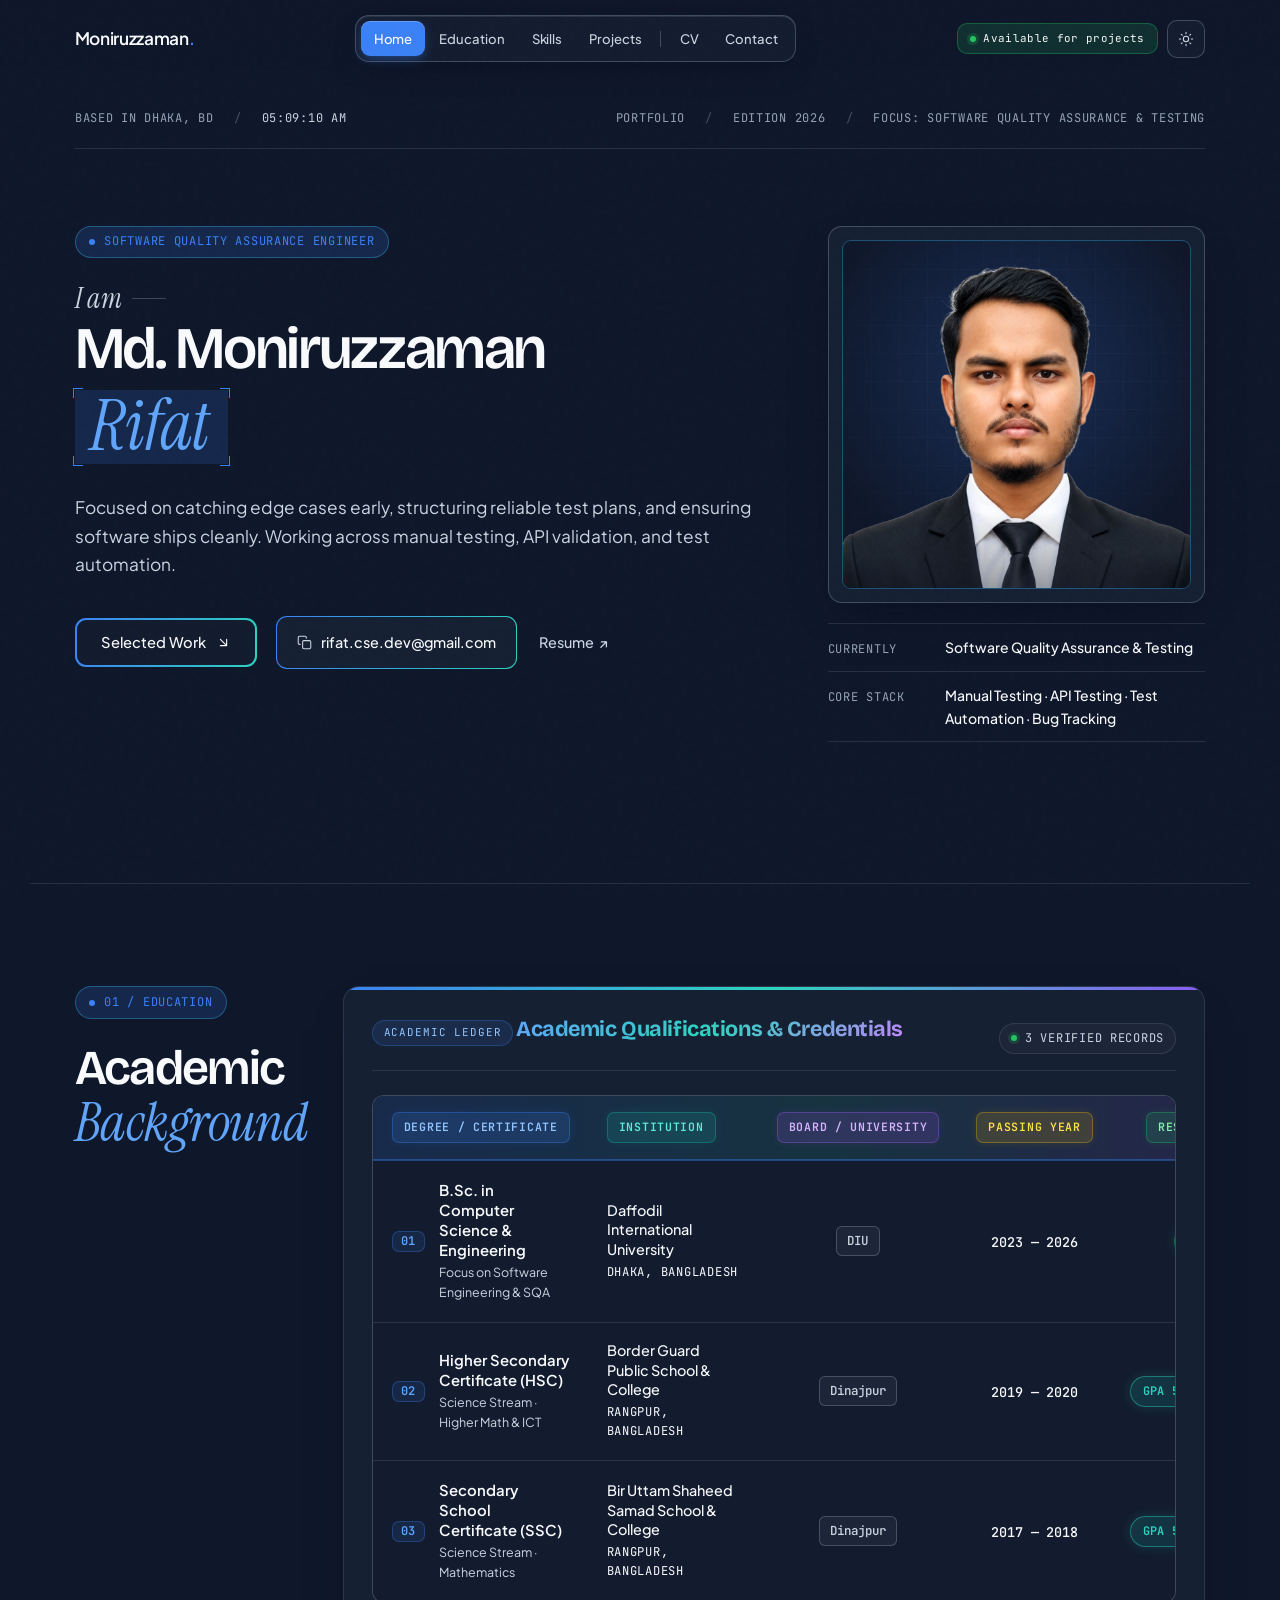
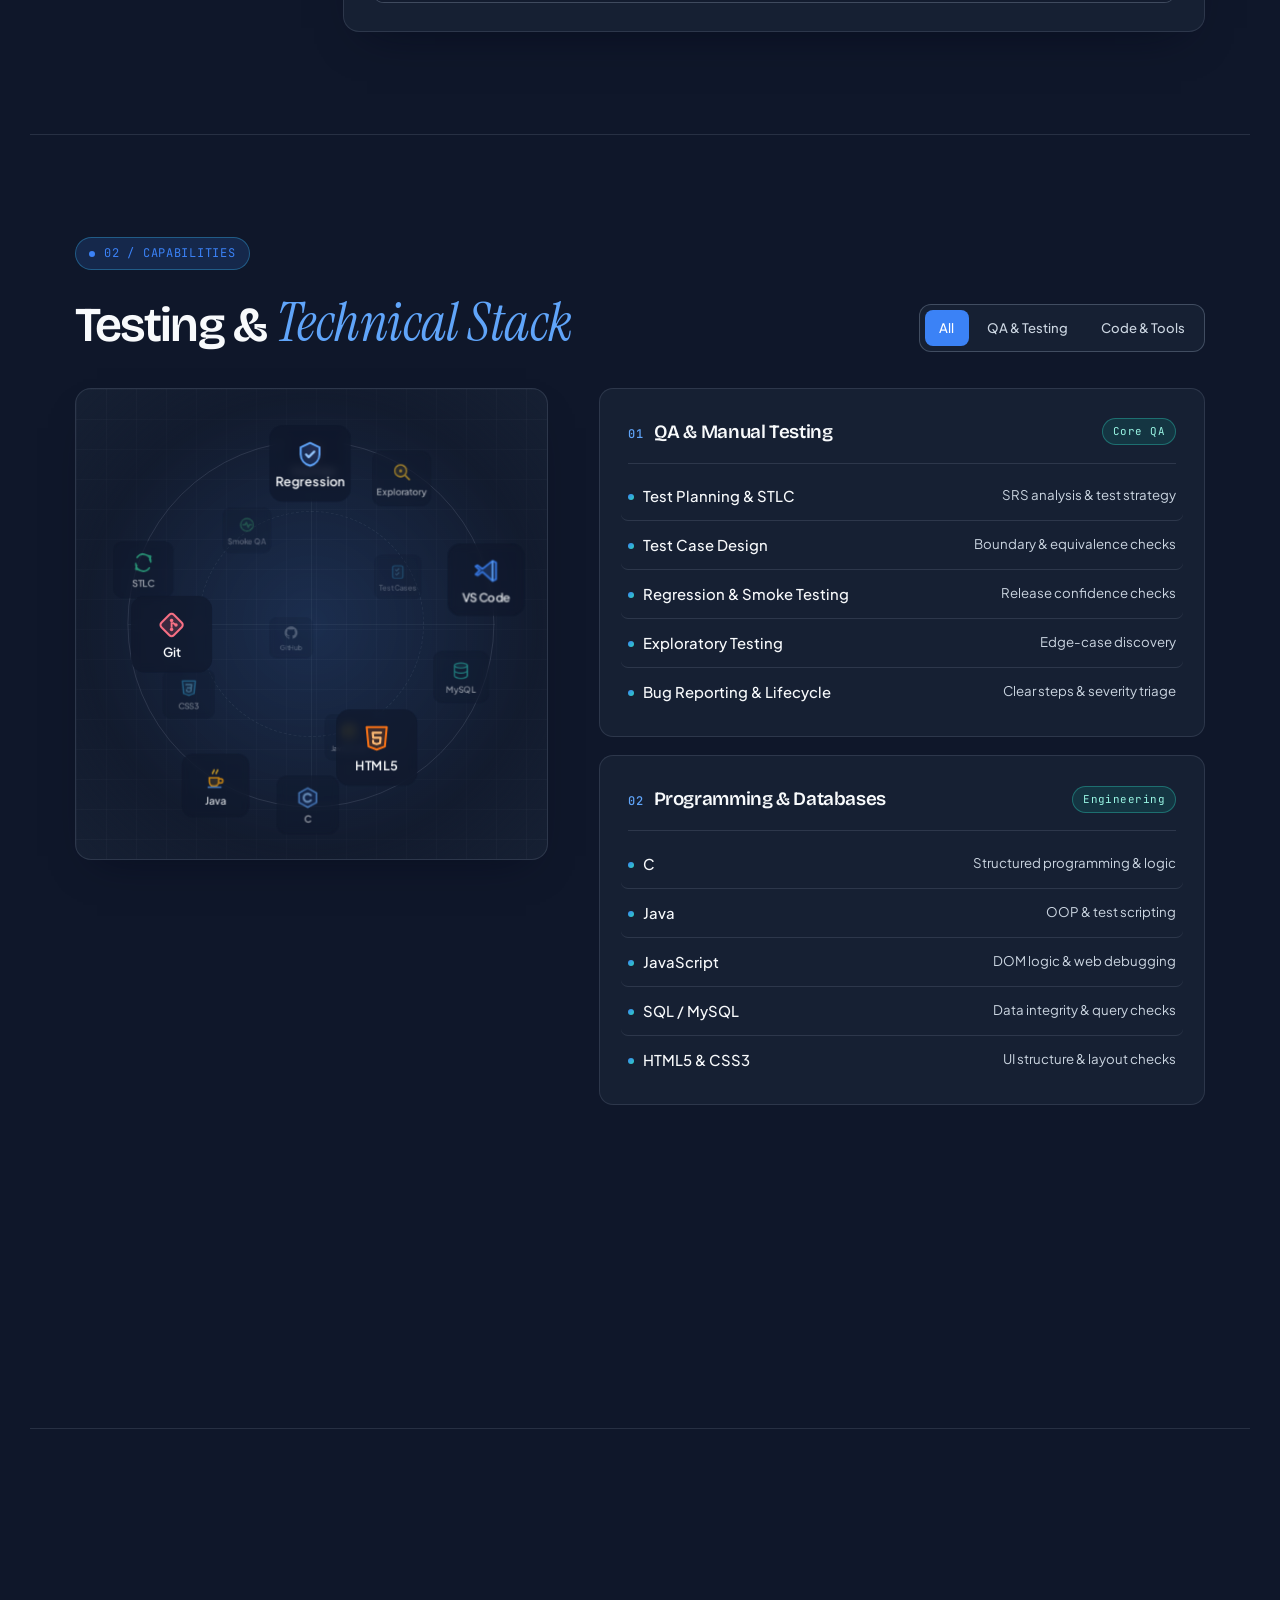
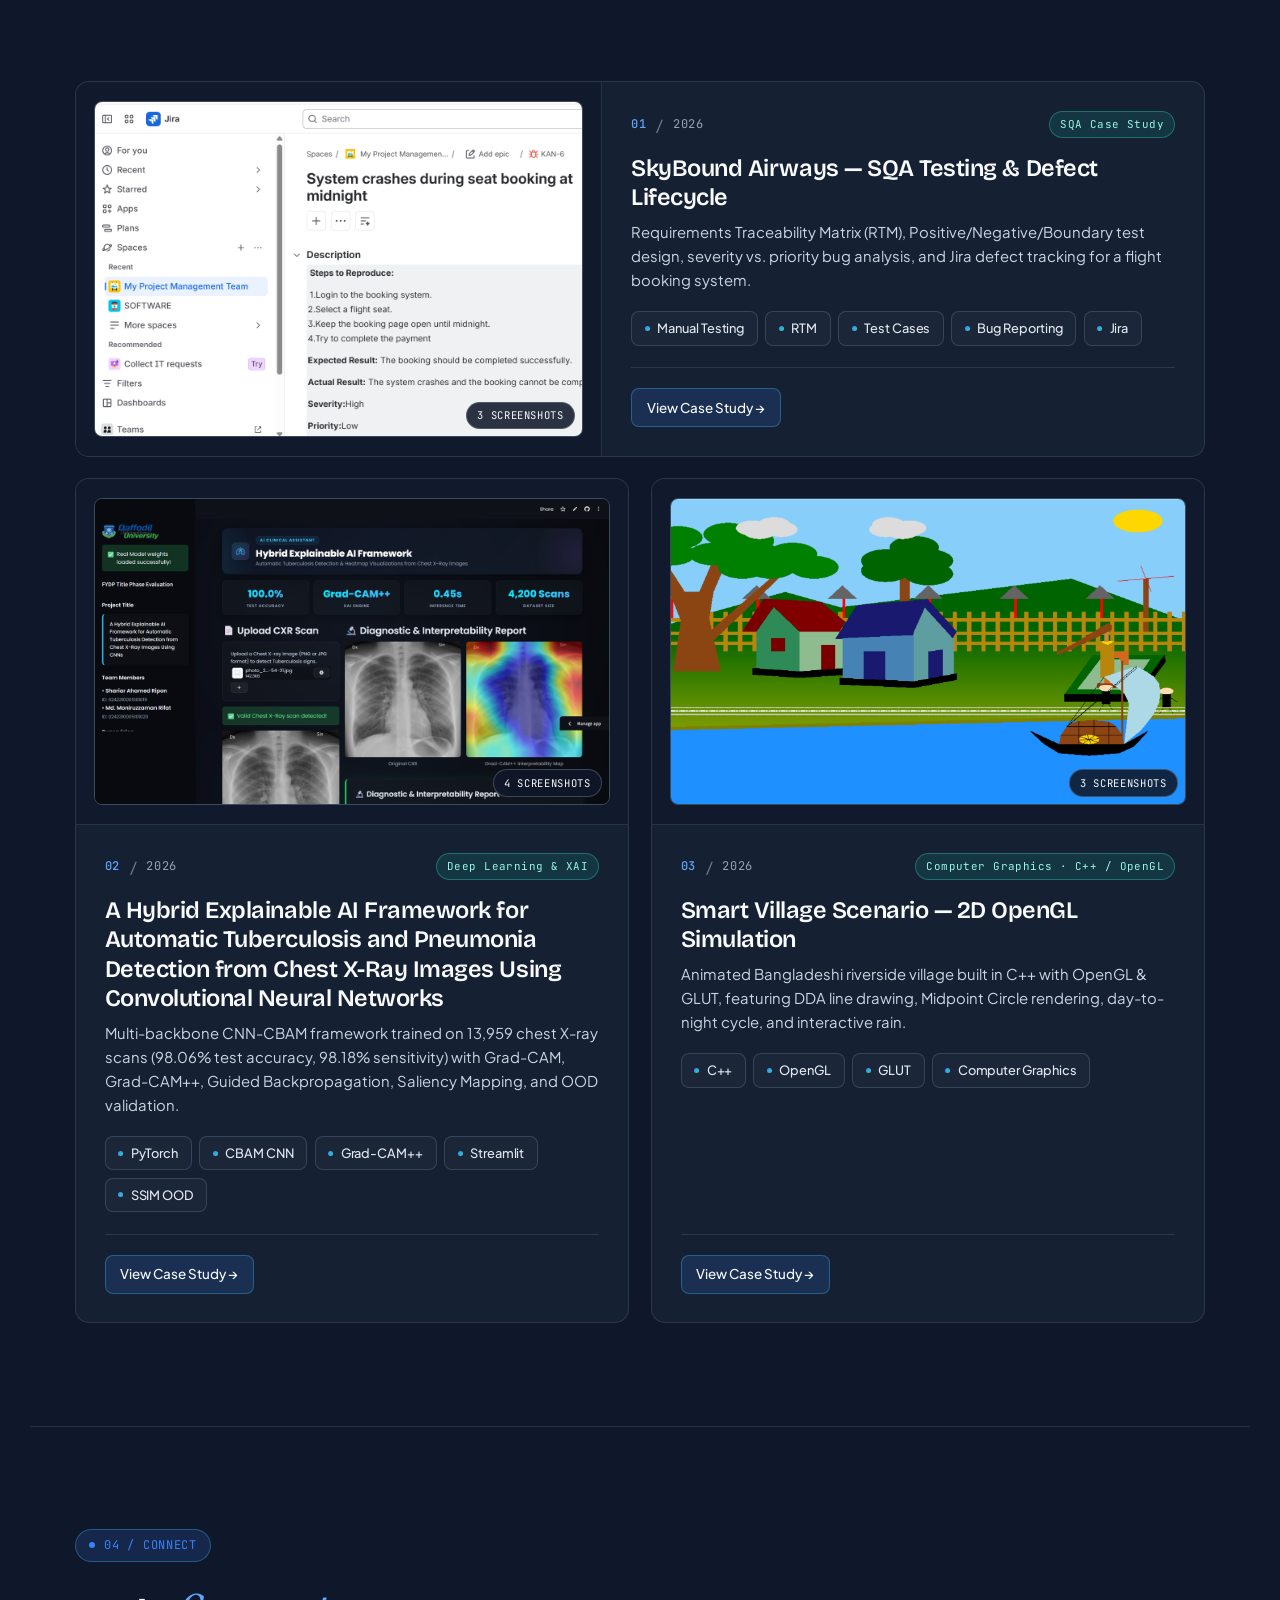
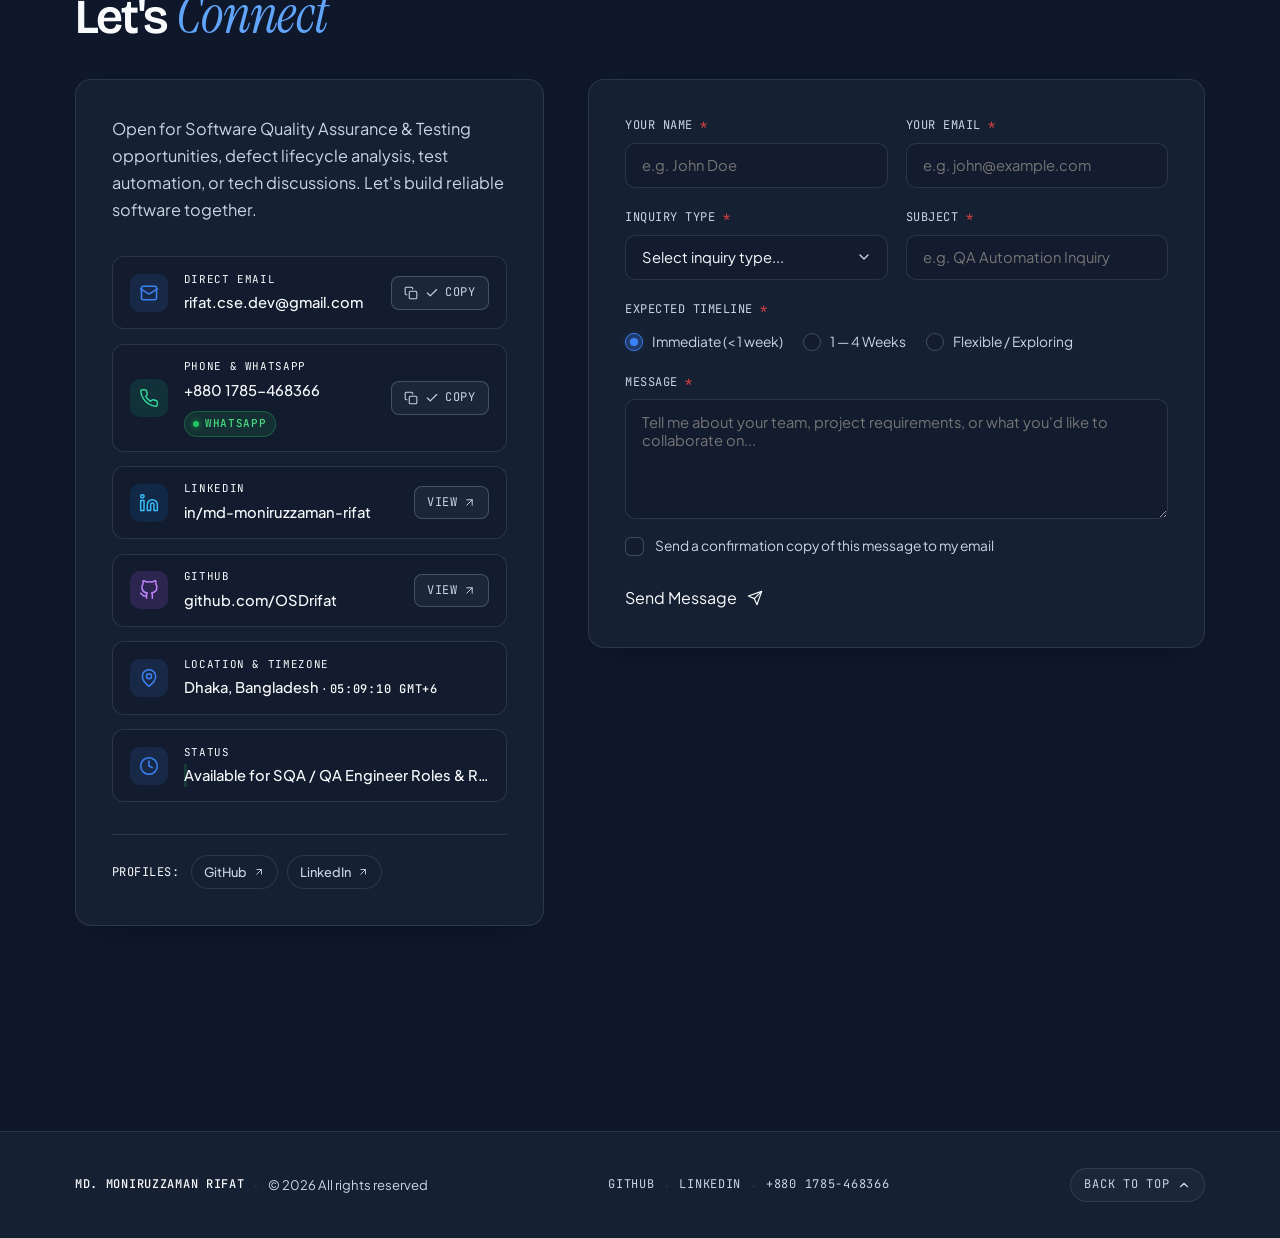
==== commit f6338078: "Implement multi-page architecture with education, projects, contact pages and STLC workflow" ====
--- a/index.html
+++ b/index.html
@@ -29,7 +29,7 @@
 
   <link rel="stylesheet" href="css/styles.css?v=43" />
 </head>
-<body>
+<body data-page="home">
   <!-- Subtle paper-grain texture -->
   <div class="grain-overlay" aria-hidden="true"></div>
 
@@ -45,14 +45,13 @@
       <nav class="nav-dock" aria-label="Primary Navigation">
         <div class="dock-track" id="dock-track">
           <span class="dock-indicator" id="dock-indicator" aria-hidden="true"></span>
-          <a href="#top" class="dock-link is-active" aria-current="page">Home</a>
-          <a href="#education" class="dock-link">Education</a>
+          <a href="index.html" class="dock-link is-active" aria-current="page">Home</a>
+          <a href="education.html" class="dock-link">Education</a>
           <a href="#skills" class="dock-link">Skills</a>
-          <a href="#projects" class="dock-link">Projects</a>
-          <a href="#projects" class="dock-link">Achievements</a>
+          <a href="projects.html" class="dock-link">Projects</a>
           <span class="dock-divider" aria-hidden="true"></span>
           <a href="#top" class="dock-link" id="dock-cv">CV</a>
-          <a href="#contact" class="dock-link">Contact</a>
+          <a href="contact.html" class="dock-link">Contact</a>
         </div>
       </nav>
 
@@ -99,13 +98,11 @@
     <!-- Mobile Navigation Drawer -->
     <div class="mobile-drawer" id="mobile-drawer">
       <div class="container mobile-drawer-inner">
-        <a href="#top" class="drawer-link is-active" aria-current="page">Home</a>
-        <a href="#education" class="drawer-link">Education</a>
+        <a href="index.html" class="drawer-link is-active" aria-current="page">Home</a>
+        <a href="education.html" class="drawer-link">Education</a>
         <a href="#skills" class="drawer-link">Skills</a>
-        <a href="#projects" class="drawer-link">Projects</a>
-        <a href="#projects" class="drawer-link">Achievements</a>
-        <a href="#top" class="drawer-link">CV</a>
-        <a href="#contact" class="drawer-link">Contact</a>
+        <a href="projects.html" class="drawer-link">Projects</a>
+        <a href="contact.html" class="drawer-link">Contact</a>
       </div>
     </div>
   </header>
--- a/css/styles.css
+++ b/css/styles.css
@@ -3256,3 +3256,152 @@
 .checkbox-label:hover .checkbox-text {
   color: var(--ink);
 }
+
+/* Sub-page Layout & Padding */
+.page-header-spacing {
+  padding-top: calc(var(--header-height) + 2.5rem);
+}
+
+.subpage-badge {
+  display: inline-flex;
+  align-items: center;
+  gap: 0.5rem;
+  padding: 0.35rem 0.85rem;
+  border-radius: 999px;
+  background-color: rgba(59, 130, 246, 0.12);
+  border: 1px solid rgba(59, 130, 246, 0.3);
+  font-size: 0.72rem;
+  font-family: var(--font-mono);
+  color: #60a5fa;
+  margin-bottom: 1rem;
+}
+
+/* SQA STLC Ordered List */
+.stlc-card {
+  padding: 2.25rem;
+  border-radius: var(--radius-lg);
+  background-color: var(--surface);
+  border: 1px solid var(--hairline);
+  margin-top: 1.5rem;
+}
+
+.stlc-lead {
+  font-size: 0.95rem;
+  color: var(--ink-muted);
+  margin-bottom: 1.75rem;
+  line-height: 1.6;
+}
+
+.stlc-ordered-list {
+  list-style: none;
+  counter-reset: stlc-counter;
+  display: grid;
+  grid-template-columns: repeat(auto-fit, minmax(290px, 1fr));
+  gap: 1.25rem;
+  padding: 0;
+  margin: 0;
+}
+
+.stlc-step-item {
+  counter-increment: stlc-counter;
+  position: relative;
+  display: flex;
+  gap: 1rem;
+  padding: 1.25rem 1.35rem;
+  border-radius: var(--radius-md);
+  background-color: color-mix(in srgb, var(--surface) 60%, var(--bg));
+  border: 1px solid var(--hairline);
+  transition: all 0.22s var(--ease-out);
+}
+
+.stlc-step-item:hover {
+  background-color: var(--surface-hover);
+  border-color: var(--hairline-strong);
+  transform: translateY(-2px);
+}
+
+.stlc-step-item::before {
+  content: counter(stlc-counter, decimal-leading-zero);
+  font-family: var(--font-mono);
+  font-size: 0.88rem;
+  font-weight: 700;
+  color: var(--accent);
+  background-color: rgba(59, 130, 246, 0.12);
+  width: 38px;
+  height: 38px;
+  border-radius: 8px;
+  display: flex;
+  align-items: center;
+  justify-content: center;
+  flex-shrink: 0;
+  border: 1px solid rgba(59, 130, 246, 0.25);
+}
+
+.stlc-step-content {
+  display: flex;
+  flex-direction: column;
+  gap: 0.35rem;
+  min-width: 0;
+}
+
+.stlc-step-title {
+  font-size: 0.92rem;
+  font-weight: 600;
+  color: var(--ink);
+}
+
+.stlc-step-desc {
+  font-size: 0.82rem;
+  color: var(--ink-muted);
+  line-height: 1.5;
+  margin: 0;
+}
+
+/* Academic Achievements Card */
+.academic-achievements-card {
+  margin-top: 2rem;
+  padding: 2rem 2.25rem;
+  border-radius: var(--radius-lg);
+  background-color: var(--surface);
+  border: 1px solid var(--hairline);
+}
+
+.achievements-grid {
+  display: grid;
+  grid-template-columns: repeat(auto-fit, minmax(260px, 1fr));
+  gap: 1.25rem;
+  margin-top: 1.25rem;
+}
+
+.achievement-item {
+  padding: 1.25rem;
+  border-radius: var(--radius-md);
+  background-color: color-mix(in srgb, var(--surface) 60%, var(--bg));
+  border: 1px solid var(--hairline);
+}
+
+.achievement-badge {
+  display: inline-block;
+  font-family: var(--font-mono);
+  font-size: 0.7rem;
+  color: #34d399;
+  background-color: rgba(16, 185, 129, 0.12);
+  border: 1px solid rgba(16, 185, 129, 0.28);
+  padding: 0.2rem 0.55rem;
+  border-radius: 999px;
+  margin-bottom: 0.6rem;
+}
+
+.achievement-title {
+  font-size: 0.92rem;
+  font-weight: 600;
+  color: var(--ink);
+  margin-bottom: 0.35rem;
+}
+
+.achievement-desc {
+  font-size: 0.82rem;
+  color: var(--ink-muted);
+  line-height: 1.5;
+  margin: 0;
+}
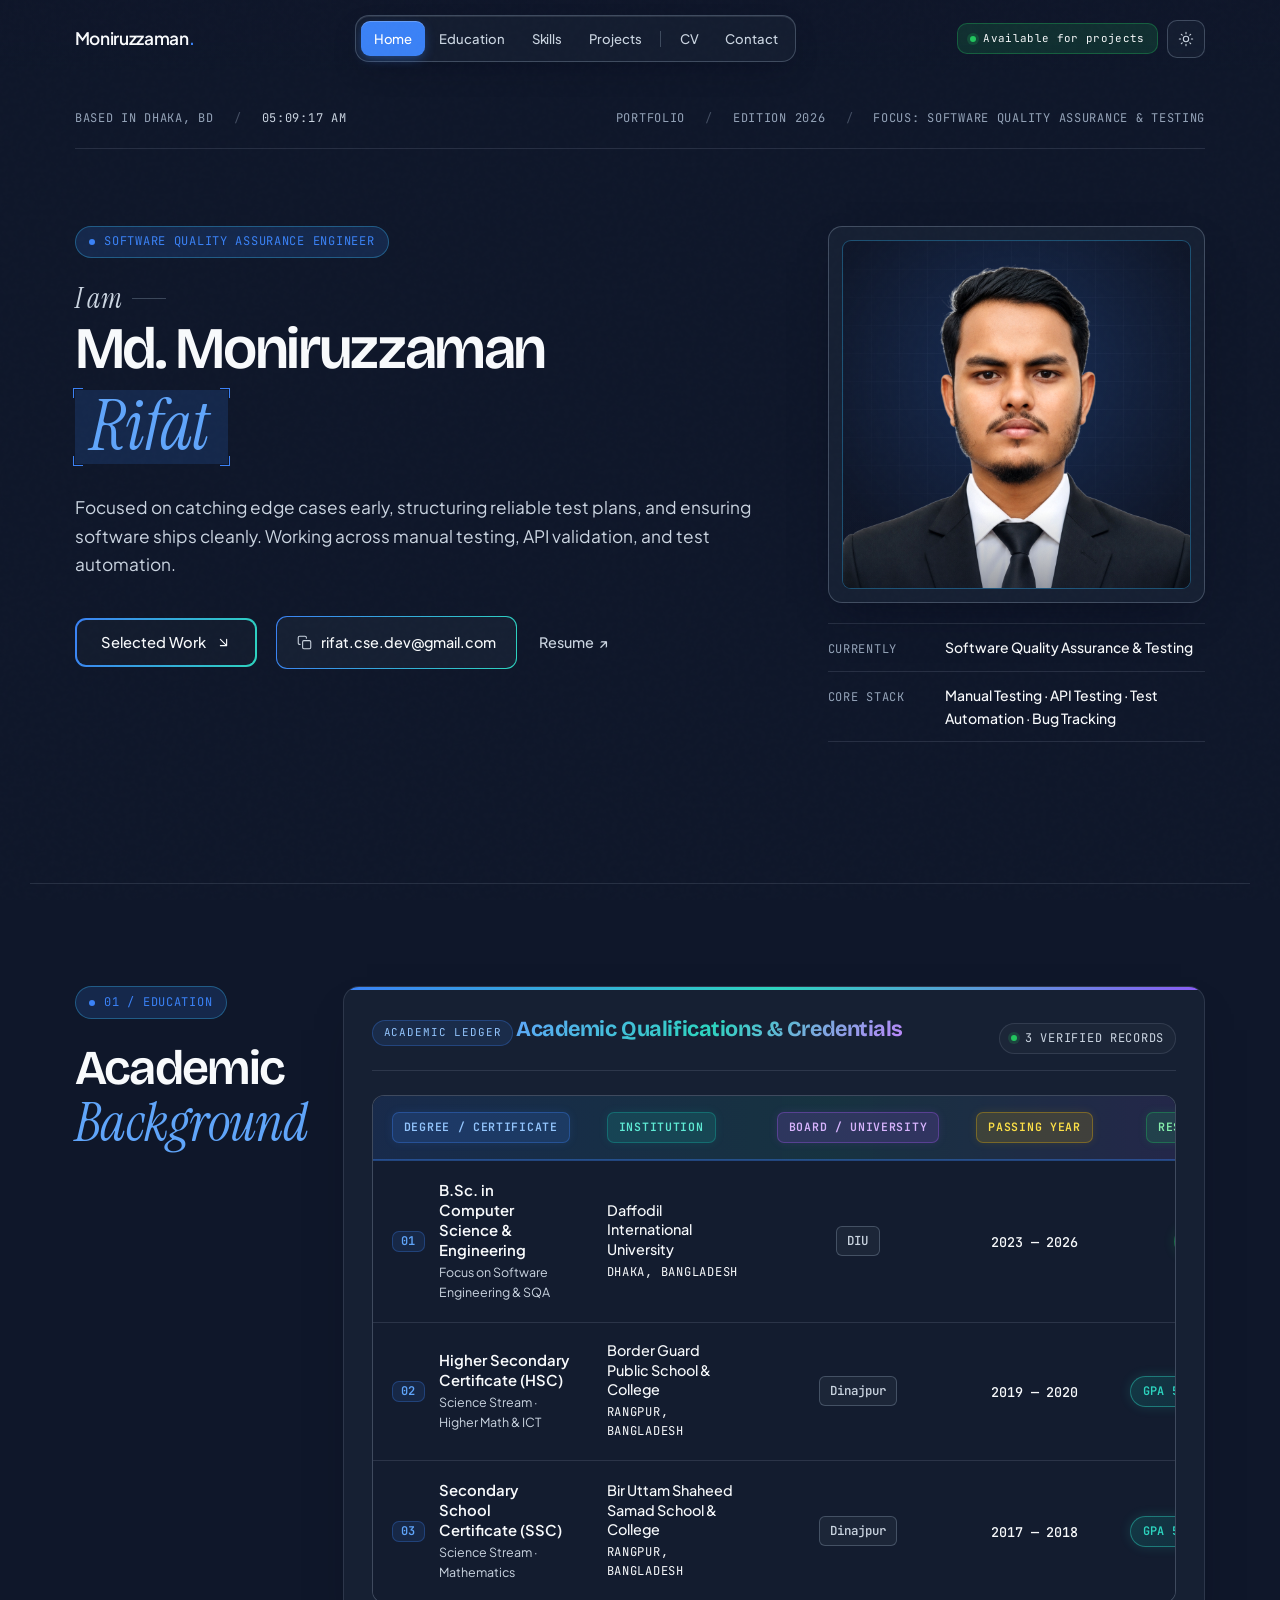
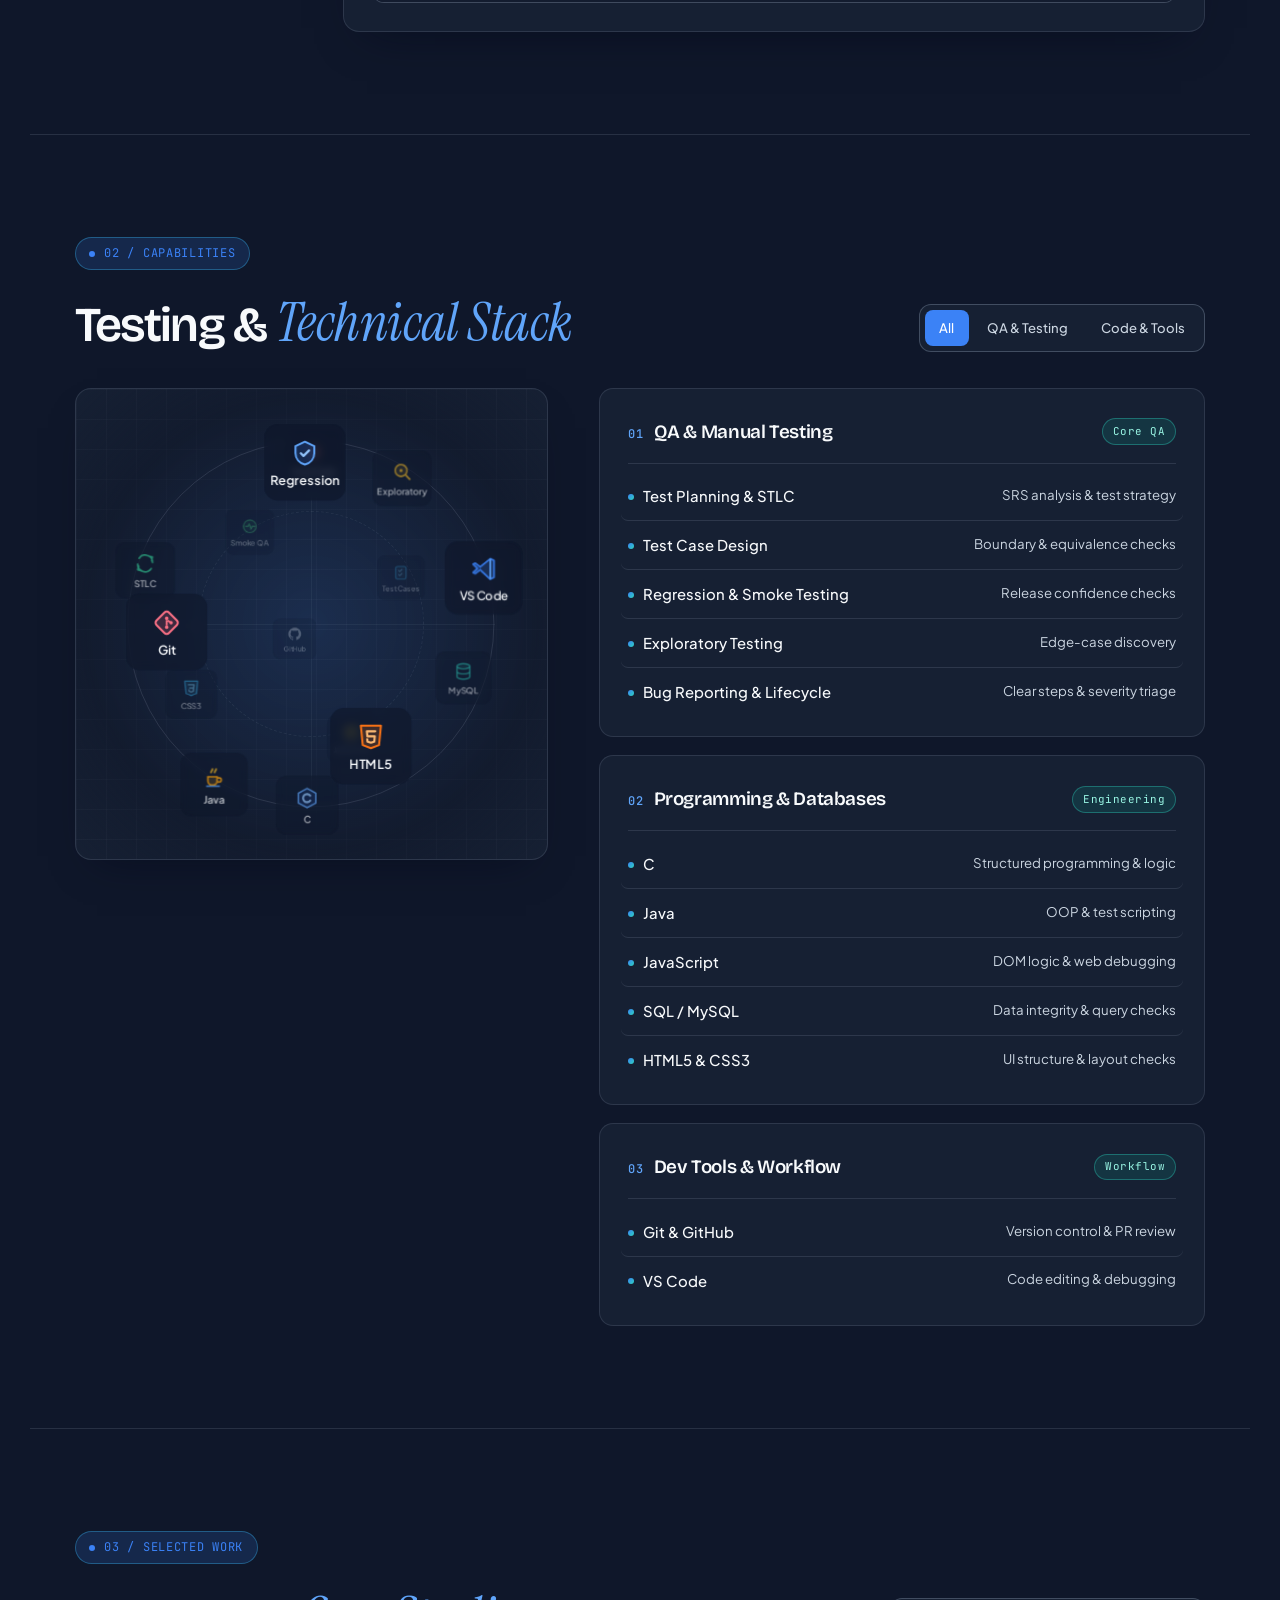
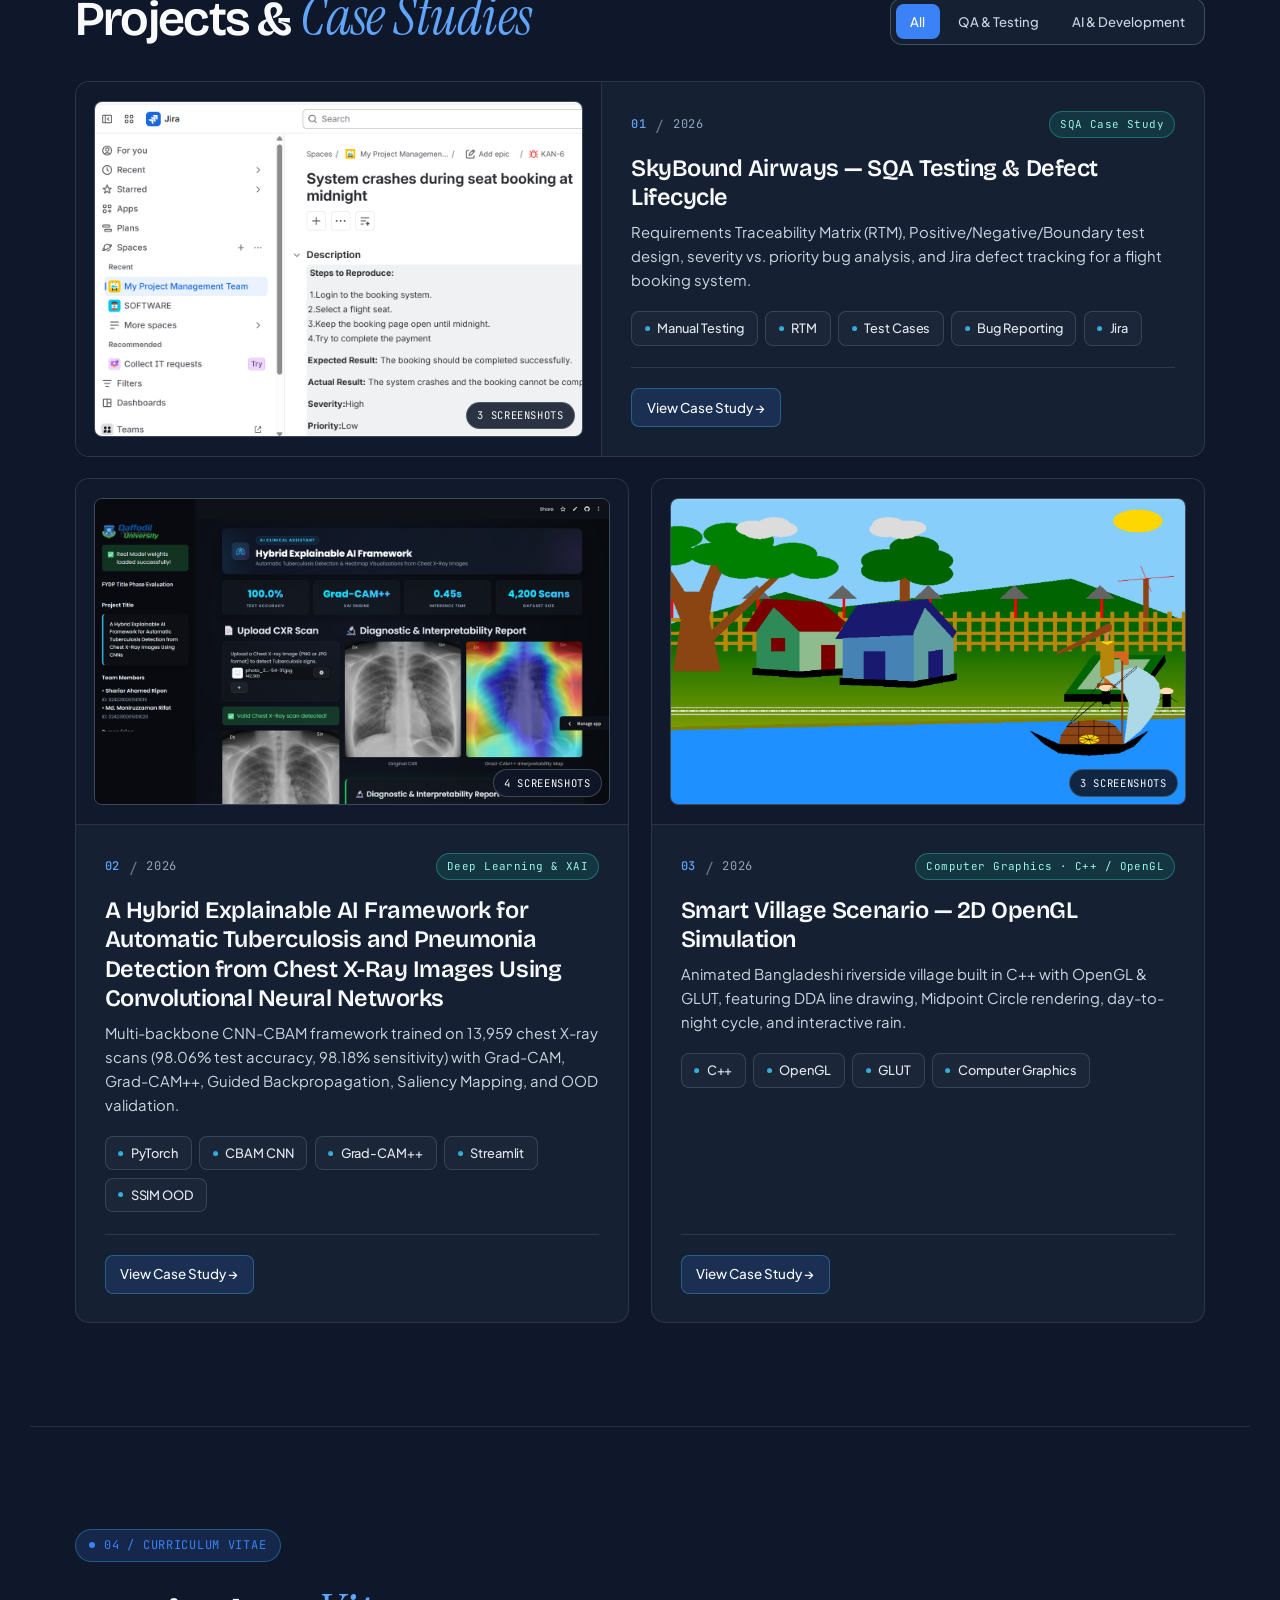
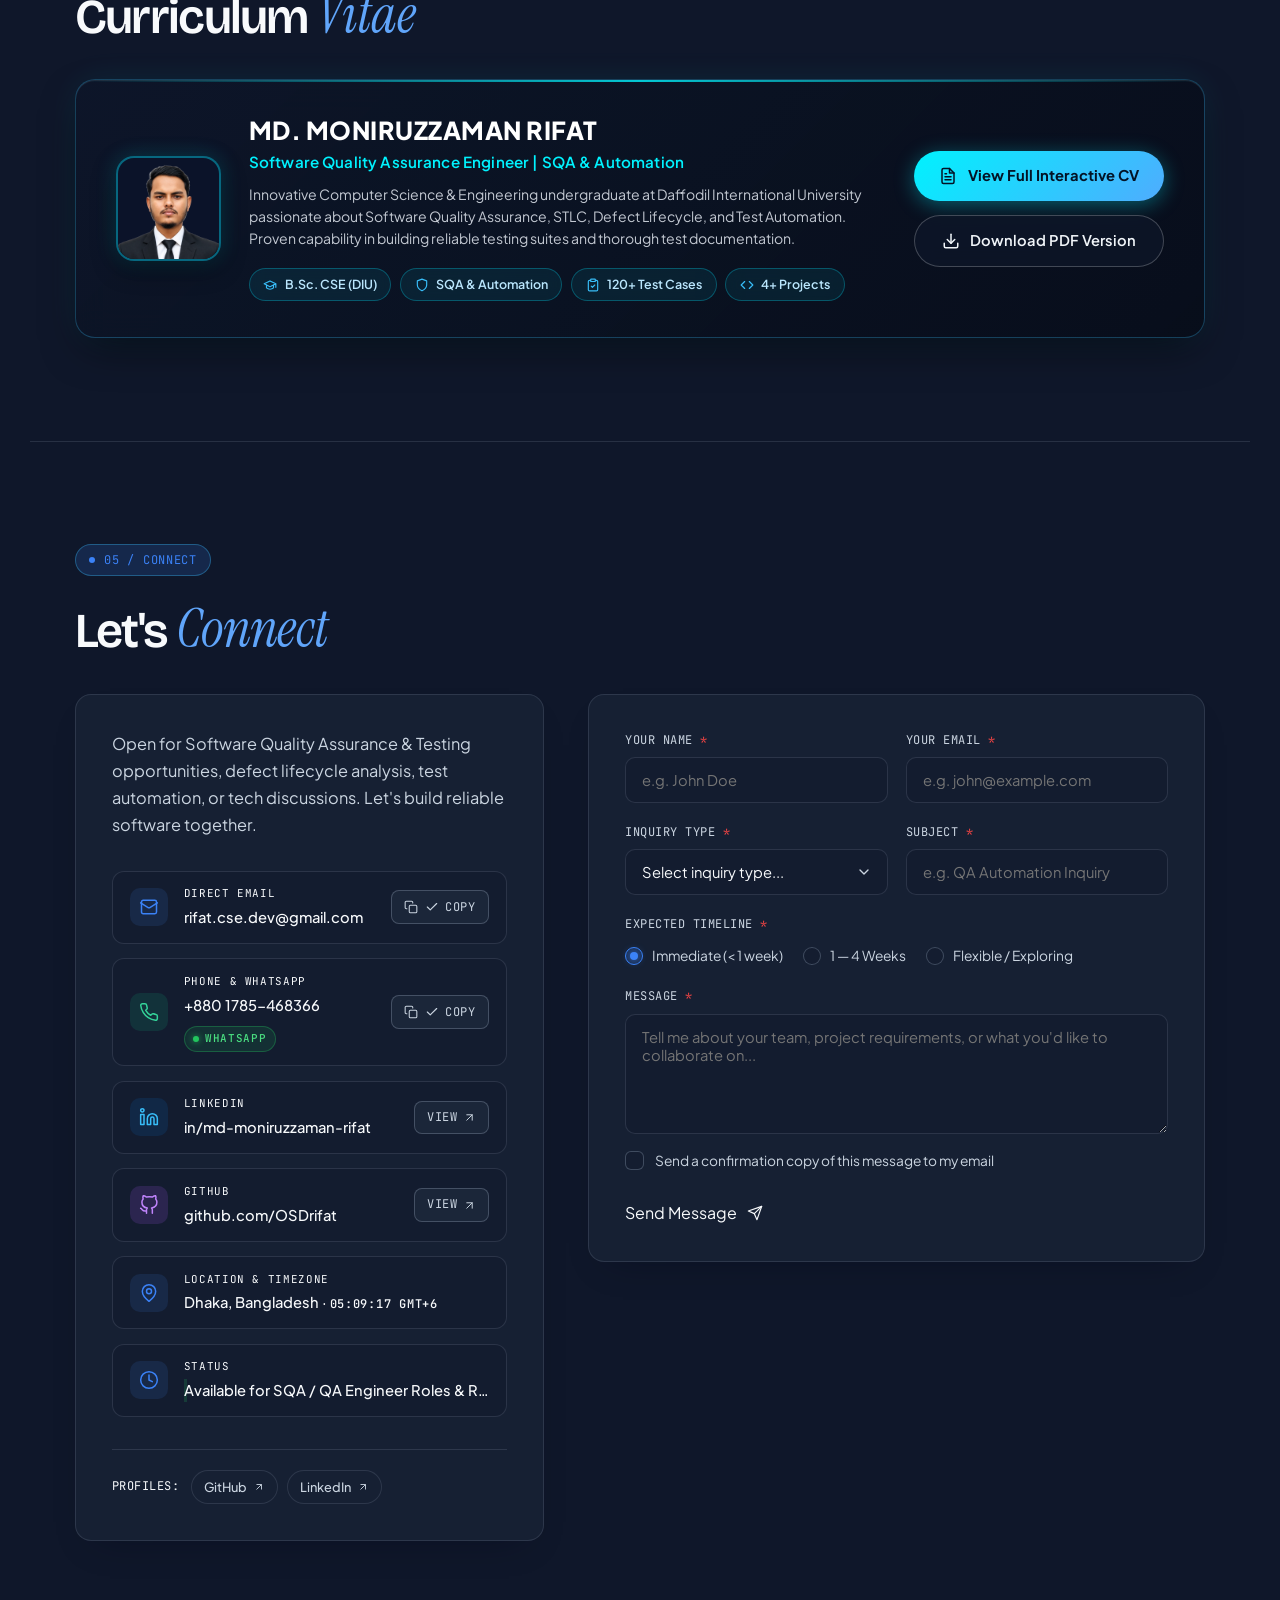
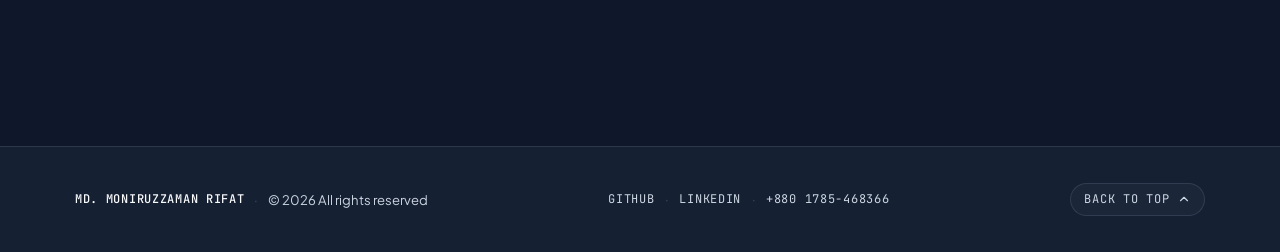
==== commit 09f4bf09: "Add interactive CV page, executive CV section, and downloadable PDF resume" ====
--- a/index.html
+++ b/index.html
@@ -27,7 +27,7 @@
     rel="stylesheet"
   />
 
-  <link rel="stylesheet" href="css/styles.css?v=43" />
+  <link rel="stylesheet" href="css/styles.css?v=45" />
 </head>
 <body data-page="home">
   <!-- Subtle paper-grain texture -->
@@ -45,13 +45,13 @@
       <nav class="nav-dock" aria-label="Primary Navigation">
         <div class="dock-track" id="dock-track">
           <span class="dock-indicator" id="dock-indicator" aria-hidden="true"></span>
-          <a href="index.html" class="dock-link is-active" aria-current="page">Home</a>
-          <a href="education.html" class="dock-link">Education</a>
+          <a href="#top" class="dock-link is-active" aria-current="page">Home</a>
+          <a href="#education" class="dock-link">Education</a>
           <a href="#skills" class="dock-link">Skills</a>
-          <a href="projects.html" class="dock-link">Projects</a>
+          <a href="#projects" class="dock-link">Projects</a>
           <span class="dock-divider" aria-hidden="true"></span>
-          <a href="#top" class="dock-link" id="dock-cv">CV</a>
-          <a href="contact.html" class="dock-link">Contact</a>
+          <a href="#cv" class="dock-link" id="dock-cv">CV</a>
+          <a href="#contact" class="dock-link">Contact</a>
         </div>
       </nav>
 
@@ -98,11 +98,12 @@
     <!-- Mobile Navigation Drawer -->
     <div class="mobile-drawer" id="mobile-drawer">
       <div class="container mobile-drawer-inner">
-        <a href="index.html" class="drawer-link is-active" aria-current="page">Home</a>
-        <a href="education.html" class="drawer-link">Education</a>
+        <a href="#top" class="drawer-link is-active" aria-current="page">Home</a>
+        <a href="#education" class="drawer-link">Education</a>
         <a href="#skills" class="drawer-link">Skills</a>
-        <a href="projects.html" class="drawer-link">Projects</a>
-        <a href="contact.html" class="drawer-link">Contact</a>
+        <a href="#projects" class="drawer-link">Projects</a>
+        <a href="#cv" class="drawer-link">CV</a>
+        <a href="#contact" class="drawer-link">Contact</a>
       </div>
     </div>
   </header>
@@ -404,13 +405,82 @@
 
       <div class="projects-grid" id="projects-grid"></div>
     </section>
+
     <!-- =====================================================================
-         Section 04 — Contact / Connect
+         Section 04 — Curriculum Vitae (CV)
+         ===================================================================== -->
+    <section id="cv" class="container section-block" aria-labelledby="cv-title">
+      <div class="skills-header reveal-on-scroll">
+        <div>
+          <p class="hero-eyebrow mono" id="cv-eyebrow">04 / Curriculum Vitae</p>
+          <h2 class="section-title" id="cv-title">
+            Curriculum <em>Vitae</em>
+          </h2>
+        </div>
+      </div>
+
+      <div class="cv-executive-card reveal-on-scroll">
+        <div class="cv-exec-left">
+          <div class="cv-avatar-wrap">
+            <img src="assets/portrait.png" alt="Md. Moniruzzaman Rifat" class="cv-avatar-img" />
+          </div>
+          <div class="cv-exec-info">
+            <h3 class="cv-exec-name">MD. MONIRUZZAMAN RIFAT</h3>
+            <p class="cv-exec-role">Software Quality Assurance Engineer | SQA &amp; Automation</p>
+            <p class="cv-exec-bio">
+              Innovative Computer Science &amp; Engineering undergraduate at Daffodil International University passionate about Software Quality Assurance, STLC, Defect Lifecycle, and Test Automation. Proven capability in building reliable testing suites and thorough test documentation.
+            </p>
+            <div class="cv-exec-badges">
+              <span class="cv-badge-pill">
+                <svg viewBox="0 0 24 24" width="14" height="14" fill="none" stroke="currentColor" stroke-width="2" stroke-linecap="round" stroke-linejoin="round" aria-hidden="true"><path d="M22 10v6M2 10l10-5 10 5-10 5z"/><path d="M6 12v5c3 3 9 3 12 0v-5"/></svg>
+                B.Sc. CSE (DIU)
+              </span>
+              <span class="cv-badge-pill">
+                <svg viewBox="0 0 24 24" width="14" height="14" fill="none" stroke="currentColor" stroke-width="2" stroke-linecap="round" stroke-linejoin="round" aria-hidden="true"><path d="M12 22s8-4 8-10V5l-8-3-8 3v7c0 6 8 10 8 10z"/></svg>
+                SQA &amp; Automation
+              </span>
+              <span class="cv-badge-pill">
+                <svg viewBox="0 0 24 24" width="14" height="14" fill="none" stroke="currentColor" stroke-width="2" stroke-linecap="round" stroke-linejoin="round" aria-hidden="true"><path d="M16 4h2a2 2 0 0 1 2 2v14a2 2 0 0 1-2 2H6a2 2 0 0 1-2-2V6a2 2 0 0 1 2-2h2"/><rect x="8" y="2" width="8" height="4" rx="1" ry="1"/><path d="m9 14 2 2 4-4"/></svg>
+                120+ Test Cases
+              </span>
+              <span class="cv-badge-pill">
+                <svg viewBox="0 0 24 24" width="14" height="14" fill="none" stroke="currentColor" stroke-width="2" stroke-linecap="round" stroke-linejoin="round" aria-hidden="true"><polyline points="16 18 22 12 16 6"/><polyline points="8 6 2 12 8 18"/></svg>
+                4+ Projects
+              </span>
+            </div>
+          </div>
+        </div>
+
+        <div class="cv-exec-right">
+          <a href="cv.html" target="_blank" rel="noopener noreferrer" class="btn-cv-primary" title="Open full interactive CV page in new tab">
+            <svg viewBox="0 0 24 24" fill="none" stroke="currentColor" stroke-width="2" stroke-linecap="round" stroke-linejoin="round" class="btn-cv-icon" aria-hidden="true">
+              <path d="M14 2H6a2 2 0 0 0-2 2v16a2 2 0 0 0 2 2h12a2 2 0 0 0 2-2V8z"></path>
+              <polyline points="14 2 14 8 20 8"></polyline>
+              <line x1="16" y1="13" x2="8" y2="13"></line>
+              <line x1="16" y1="17" x2="8" y2="17"></line>
+              <polyline points="10 9 9 9 8 9"></polyline>
+            </svg>
+            <span>View Full Interactive CV</span>
+          </a>
+          <a href="assets/Md_Moniruzzaman_Rifat_CV.pdf" download="Md_Moniruzzaman_Rifat_CV.pdf" class="btn-cv-secondary" title="Download formatted PDF resume">
+            <svg viewBox="0 0 24 24" fill="none" stroke="currentColor" stroke-width="2" stroke-linecap="round" stroke-linejoin="round" class="btn-cv-icon" aria-hidden="true">
+              <path d="M21 15v4a2 2 0 0 1-2 2H5a2 2 0 0 1-2-2v-4"></path>
+              <polyline points="7 10 12 15 17 10"></polyline>
+              <line x1="12" y1="15" x2="12" y2="3"></line>
+            </svg>
+            <span>Download PDF Version</span>
+          </a>
+        </div>
+      </div>
+    </section>
+
+    <!-- =====================================================================
+         Section 05 — Contact / Connect
          ===================================================================== -->
     <section id="contact" class="container section-block" aria-labelledby="contact-title">
       <div class="skills-header reveal-on-scroll">
         <div>
-          <p class="hero-eyebrow mono" id="contact-eyebrow">04 / Connect</p>
+          <p class="hero-eyebrow mono" id="contact-eyebrow">05 / Connect</p>
           <h2 class="section-title" id="contact-title">
             Let's <em>Connect</em>
           </h2>
@@ -682,6 +752,8 @@
         </div>
       </div>
     </section>
+
+    
   </main>
 
   <!-- =====================================================================
@@ -771,8 +843,8 @@
     </div>
   </div>
 
-  <script src="js/config.js?v=43"></script>
-  <script src="js/main.js?v=43"></script>
+  <script src="js/config.js?v=45"></script>
+  <script src="js/main.js?v=45"></script>
 </body>
 </html>
 
--- a/css/styles.css
+++ b/css/styles.css
@@ -3405,3 +3405,320 @@
   line-height: 1.5;
   margin: 0;
 }
+
+/* =============================================================================
+   Executive CV Showcase Card (Section 04)
+   ============================================================================= */
+.cv-executive-card {
+  position: relative;
+  display: flex;
+  align-items: center;
+  justify-content: space-between;
+  gap: 2.5rem;
+  padding: 2.25rem 2.5rem;
+  margin-top: 1.5rem;
+  border-radius: 20px;
+  background: linear-gradient(135deg, rgba(13, 22, 41, 0.92) 0%, rgba(8, 14, 27, 0.98) 100%);
+  border: 1px solid rgba(56, 189, 248, 0.28);
+  box-shadow: 0 16px 40px -10px rgba(0, 0, 0, 0.6), 0 0 35px -5px rgba(0, 229, 255, 0.12), inset 0 1px 0 rgba(255, 255, 255, 0.08);
+  backdrop-filter: blur(16px);
+  -webkit-backdrop-filter: blur(16px);
+  overflow: hidden;
+  transition: border-color 0.3s ease, box-shadow 0.3s ease;
+}
+
+.cv-executive-card::before {
+  content: "";
+  position: absolute;
+  top: 0;
+  left: 0;
+  right: 0;
+  height: 2px;
+  background: linear-gradient(90deg, transparent 0%, rgba(0, 242, 254, 0.8) 50%, transparent 100%);
+  pointer-events: none;
+}
+
+.cv-executive-card:hover {
+  border-color: rgba(56, 189, 248, 0.45);
+  box-shadow: 0 20px 50px -10px rgba(0, 0, 0, 0.7), 0 0 45px -5px rgba(0, 229, 255, 0.2), inset 0 1px 0 rgba(255, 255, 255, 0.12);
+}
+
+.cv-exec-left {
+  display: flex;
+  align-items: center;
+  gap: 1.75rem;
+  flex: 1;
+  min-width: 0;
+}
+
+.cv-avatar-wrap {
+  flex-shrink: 0;
+  width: 105px;
+  height: 105px;
+  border-radius: 18px;
+  overflow: hidden;
+  border: 2px solid rgba(0, 229, 255, 0.4);
+  box-shadow: 0 8px 24px rgba(0, 0, 0, 0.45), 0 0 20px rgba(0, 229, 255, 0.22);
+  background: #0b1329;
+}
+
+.cv-avatar-img {
+  width: 100%;
+  height: 100%;
+  object-fit: cover;
+  object-position: center 15%;
+  display: block;
+}
+
+.cv-exec-info {
+  flex: 1;
+  min-width: 0;
+}
+
+.cv-exec-name {
+  font-family: var(--font-heading);
+  font-size: 1.55rem;
+  font-weight: 800;
+  letter-spacing: 0.02em;
+  color: #ffffff;
+  text-transform: uppercase;
+  margin: 0 0 0.35rem 0;
+  line-height: 1.2;
+}
+
+.cv-exec-role {
+  font-size: 0.95rem;
+  font-weight: 600;
+  color: #00f2fe;
+  margin: 0 0 0.75rem 0;
+  letter-spacing: 0.01em;
+  line-height: 1.35;
+}
+
+.cv-exec-bio {
+  font-size: 0.88rem;
+  line-height: 1.55;
+  color: rgba(226, 232, 240, 0.85);
+  margin: 0 0 1.15rem 0;
+  max-width: 660px;
+}
+
+.cv-exec-badges {
+  display: flex;
+  flex-wrap: wrap;
+  gap: 0.55rem;
+  align-items: center;
+}
+
+.cv-badge-pill {
+  display: inline-flex;
+  align-items: center;
+  gap: 0.45rem;
+  padding: 0.35rem 0.85rem;
+  border-radius: 9999px;
+  font-size: 0.78rem;
+  font-weight: 600;
+  background: rgba(0, 229, 255, 0.08);
+  border: 1px solid rgba(0, 229, 255, 0.28);
+  color: #bae6fd;
+  backdrop-filter: blur(8px);
+  -webkit-backdrop-filter: blur(8px);
+  white-space: nowrap;
+  transition: transform 0.2s ease, border-color 0.2s ease, background-color 0.2s ease;
+}
+
+.cv-badge-pill:hover {
+  transform: translateY(-2px);
+  border-color: rgba(0, 229, 255, 0.6);
+  background-color: rgba(0, 229, 255, 0.16);
+  color: #e0f2fe;
+}
+
+.cv-badge-pill svg {
+  flex-shrink: 0;
+  color: #38bdf8;
+}
+
+.cv-exec-right {
+  display: flex;
+  flex-direction: column;
+  gap: 0.85rem;
+  flex-shrink: 0;
+  justify-content: center;
+  min-width: 250px;
+}
+
+.btn-cv-primary {
+  display: inline-flex;
+  align-items: center;
+  justify-content: center;
+  gap: 0.65rem;
+  padding: 0.85rem 1.6rem;
+  border-radius: 9999px;
+  font-size: 0.92rem;
+  font-weight: 700;
+  background: linear-gradient(135deg, #00f2fe 0%, #4facfe 100%);
+  color: #031326 !important;
+  text-decoration: none;
+  border: none;
+  box-shadow: 0 4px 20px rgba(0, 242, 254, 0.35);
+  transition: transform 0.25s ease, box-shadow 0.25s ease, filter 0.25s ease;
+  white-space: nowrap;
+  text-align: center;
+  cursor: pointer;
+}
+
+.btn-cv-primary:hover {
+  transform: translateY(-2px);
+  box-shadow: 0 8px 28px rgba(0, 242, 254, 0.55);
+  filter: brightness(1.08);
+  color: #020c1a !important;
+}
+
+.btn-cv-secondary {
+  display: inline-flex;
+  align-items: center;
+  justify-content: center;
+  gap: 0.65rem;
+  padding: 0.82rem 1.6rem;
+  border-radius: 9999px;
+  font-size: 0.92rem;
+  font-weight: 600;
+  background: rgba(15, 23, 42, 0.7);
+  border: 1px solid rgba(255, 255, 255, 0.22);
+  color: #f1f5f9 !important;
+  text-decoration: none;
+  backdrop-filter: blur(10px);
+  -webkit-backdrop-filter: blur(10px);
+  transition: transform 0.25s ease, background-color 0.25s ease, border-color 0.25s ease, color 0.25s ease, box-shadow 0.25s ease;
+  white-space: nowrap;
+  text-align: center;
+  cursor: pointer;
+}
+
+.btn-cv-secondary:hover {
+  background: rgba(30, 41, 59, 0.9);
+  border-color: rgba(0, 242, 254, 0.5);
+  color: #00f2fe !important;
+  transform: translateY(-2px);
+  box-shadow: 0 4px 18px rgba(0, 0, 0, 0.35);
+}
+
+.btn-cv-icon {
+  width: 18px;
+  height: 18px;
+  flex-shrink: 0;
+}
+
+/* Light Theme Adaptations */
+[data-theme="light"] .cv-executive-card {
+  background: linear-gradient(135deg, rgba(255, 255, 255, 0.96) 0%, rgba(240, 246, 255, 0.98) 100%);
+  border-color: rgba(2, 132, 199, 0.28);
+  box-shadow: 0 16px 40px -10px rgba(2, 132, 199, 0.12), 0 0 30px rgba(2, 132, 199, 0.08);
+}
+
+[data-theme="light"] .cv-executive-card::before {
+  background: linear-gradient(90deg, transparent 0%, rgba(2, 132, 199, 0.7) 50%, transparent 100%);
+}
+
+[data-theme="light"] .cv-avatar-wrap {
+  border-color: rgba(2, 132, 199, 0.4);
+  box-shadow: 0 8px 24px rgba(2, 132, 199, 0.2);
+  background: #f0f6ff;
+}
+
+[data-theme="light"] .cv-exec-name {
+  color: #0f172a;
+}
+
+[data-theme="light"] .cv-exec-role {
+  color: #0284c7;
+}
+
+[data-theme="light"] .cv-exec-bio {
+  color: #475569;
+}
+
+[data-theme="light"] .cv-badge-pill {
+  background: rgba(2, 132, 199, 0.08);
+  border-color: rgba(2, 132, 199, 0.25);
+  color: #0369a1;
+}
+
+[data-theme="light"] .cv-badge-pill:hover {
+  background-color: rgba(2, 132, 199, 0.16);
+  border-color: rgba(2, 132, 199, 0.5);
+  color: #075985;
+}
+
+[data-theme="light"] .cv-badge-pill svg {
+  color: #0284c7;
+}
+
+[data-theme="light"] .btn-cv-primary {
+  background: linear-gradient(135deg, #0284c7 0%, #0369a1 100%);
+  color: #ffffff !important;
+  box-shadow: 0 4px 18px rgba(2, 132, 199, 0.35);
+}
+
+[data-theme="light"] .btn-cv-primary:hover {
+  box-shadow: 0 8px 24px rgba(2, 132, 199, 0.5);
+  color: #ffffff !important;
+}
+
+[data-theme="light"] .btn-cv-secondary {
+  background: rgba(255, 255, 255, 0.9);
+  border-color: rgba(2, 132, 199, 0.3);
+  color: #0f172a !important;
+}
+
+[data-theme="light"] .btn-cv-secondary:hover {
+  background: #f8fafc;
+  border-color: #0284c7;
+  color: #0284c7 !important;
+}
+
+/* Responsive Breakpoints */
+@media (max-width: 992px) {
+  .cv-executive-card {
+    flex-direction: column;
+    align-items: stretch;
+    gap: 1.75rem;
+    padding: 2rem 1.75rem;
+  }
+
+  .cv-exec-right {
+    min-width: 100%;
+    width: 100%;
+  }
+
+  .btn-cv-primary,
+  .btn-cv-secondary {
+    width: 100%;
+  }
+}
+
+@media (max-width: 640px) {
+  .cv-exec-left {
+    flex-direction: column;
+    align-items: flex-start;
+    gap: 1.25rem;
+  }
+
+  .cv-avatar-wrap {
+    width: 85px;
+    height: 85px;
+  }
+
+  .cv-exec-name {
+    font-size: 1.35rem;
+  }
+
+  .cv-exec-role {
+    font-size: 0.88rem;
+  }
+
+  .cv-executive-card {
+    padding: 1.5rem 1.25rem;
+  }
+}
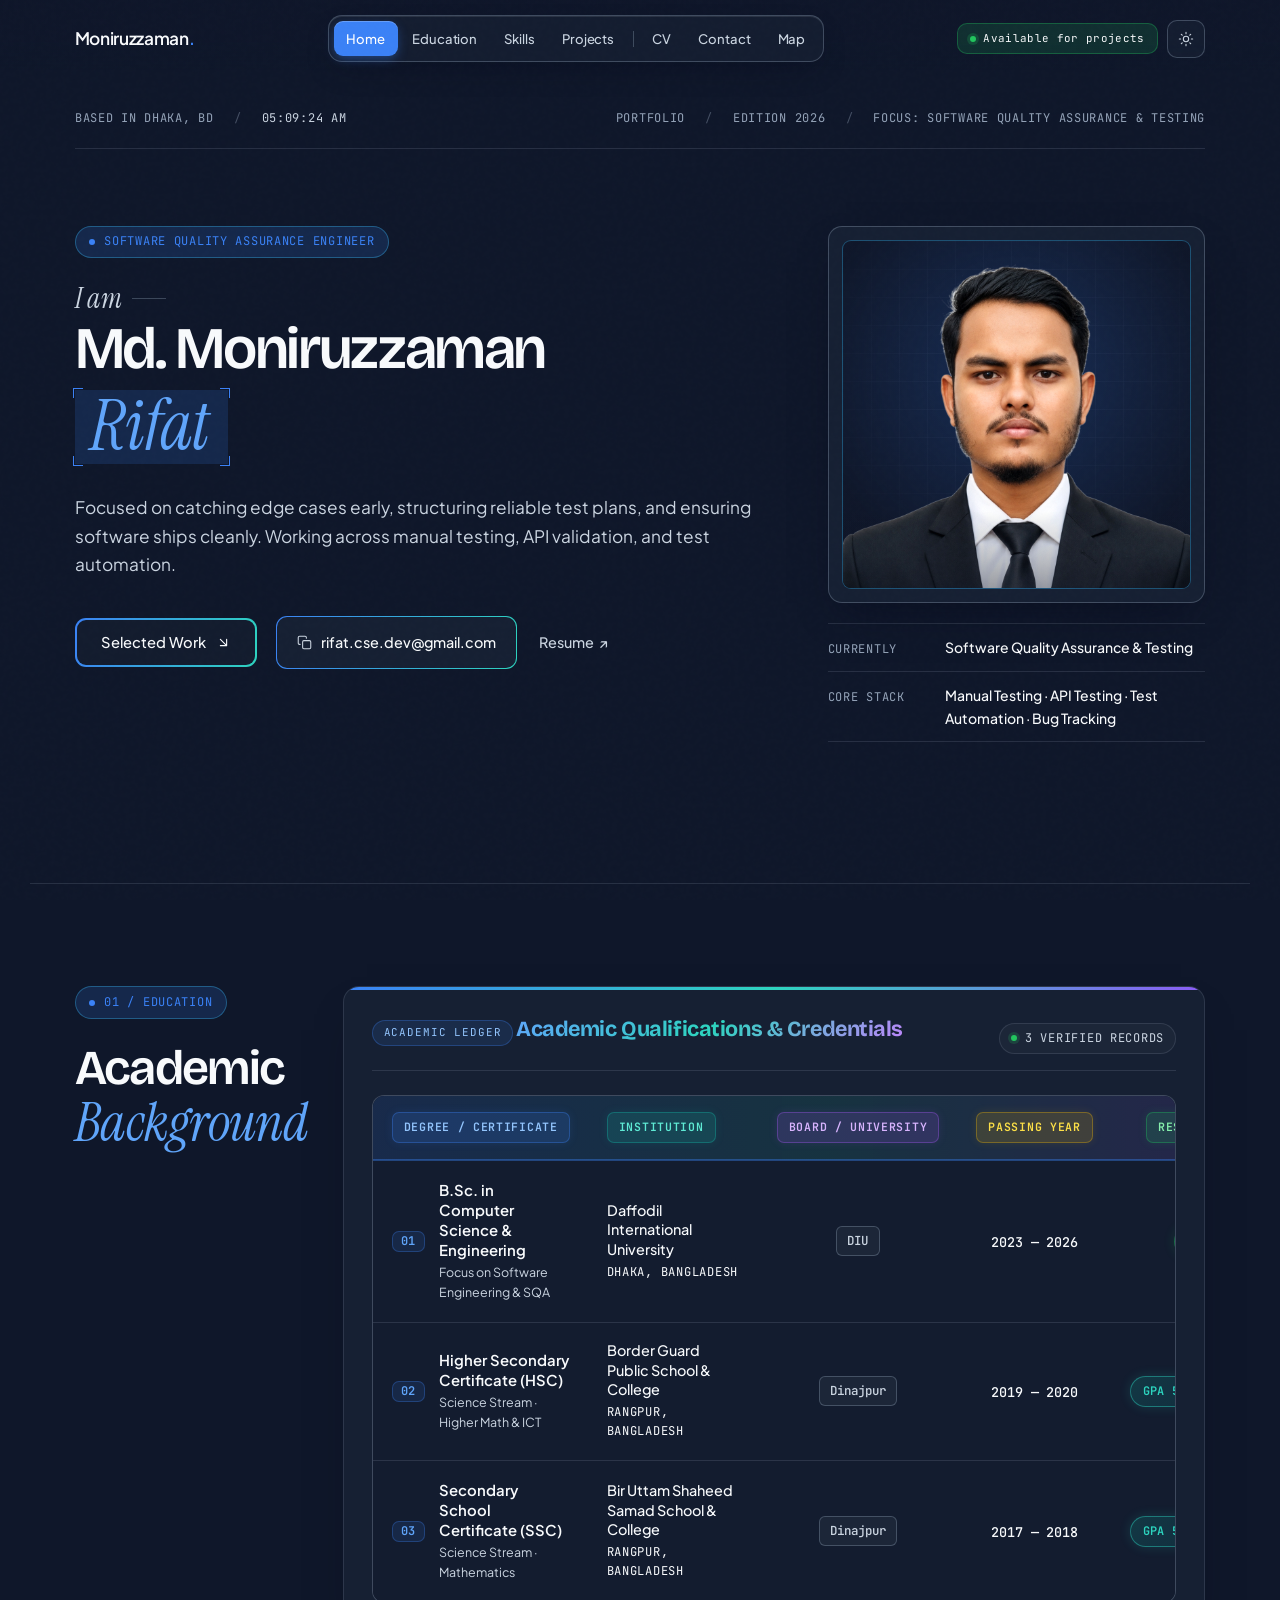
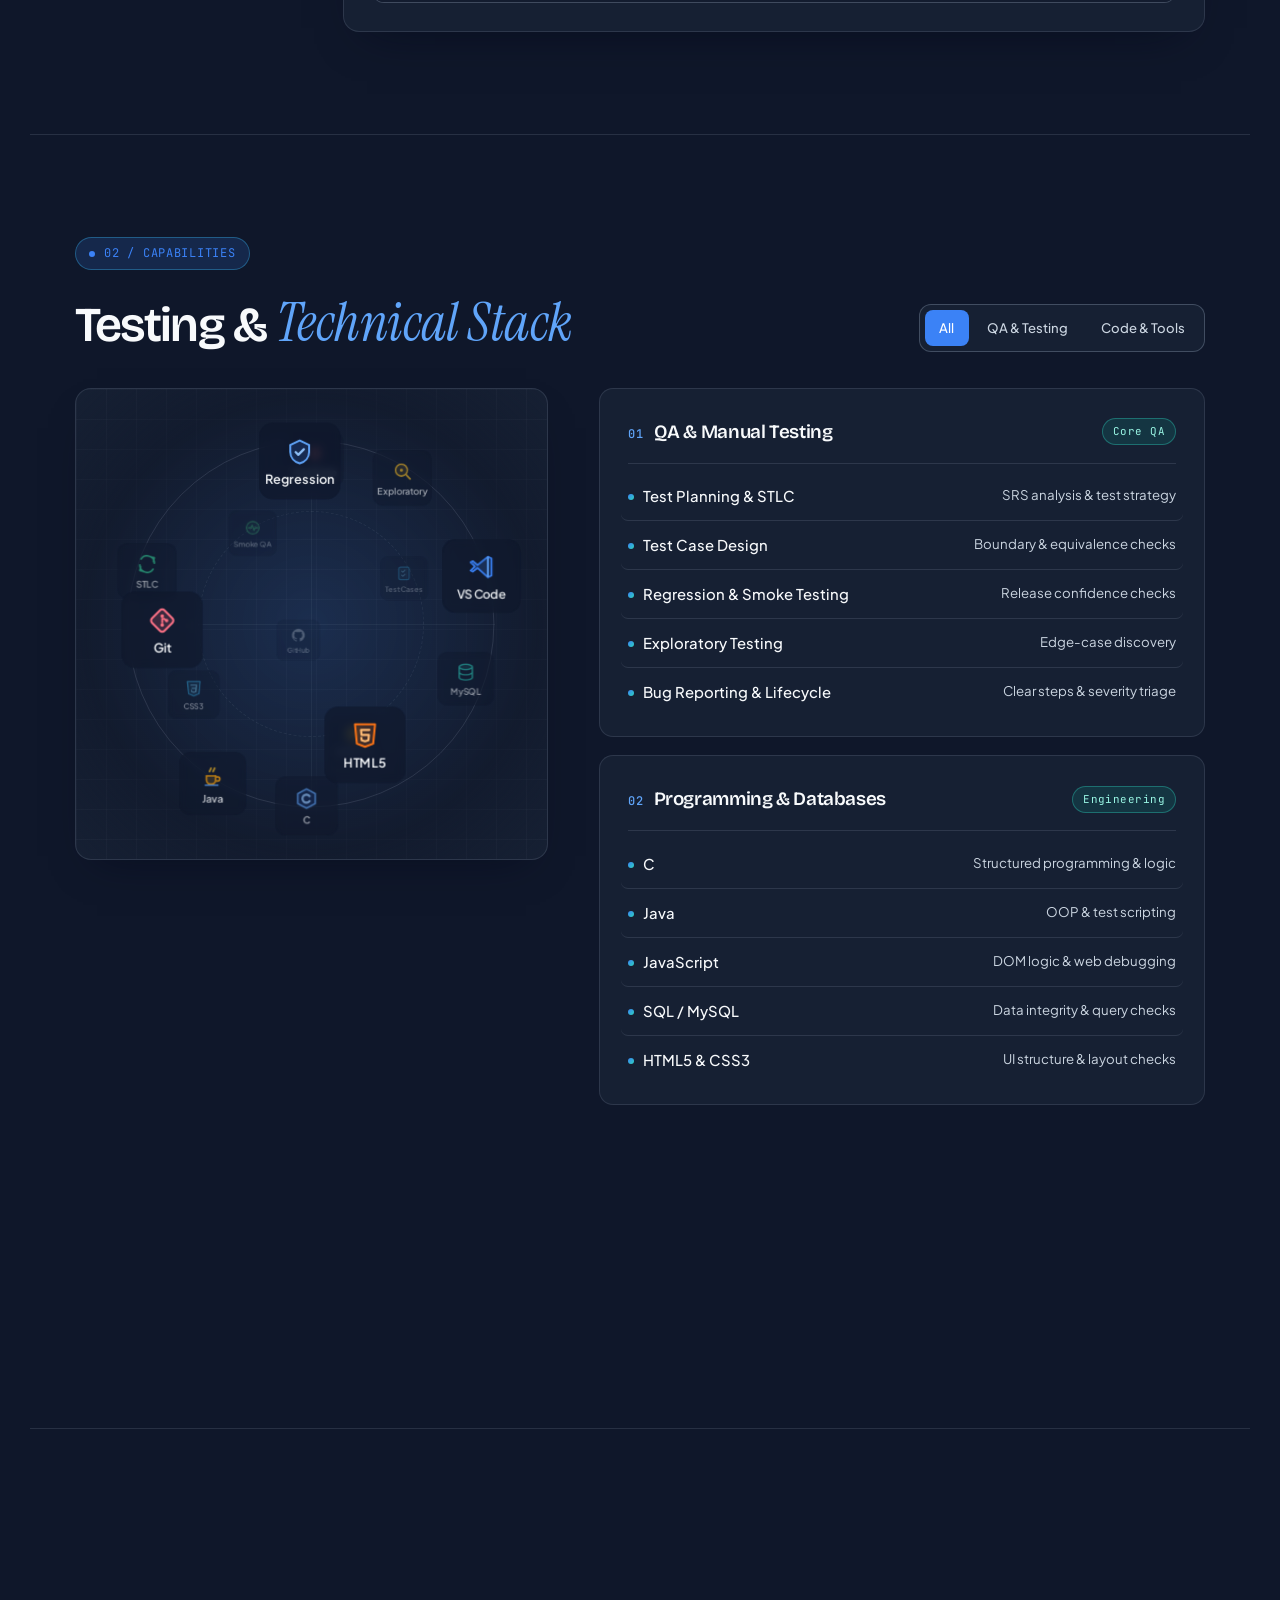
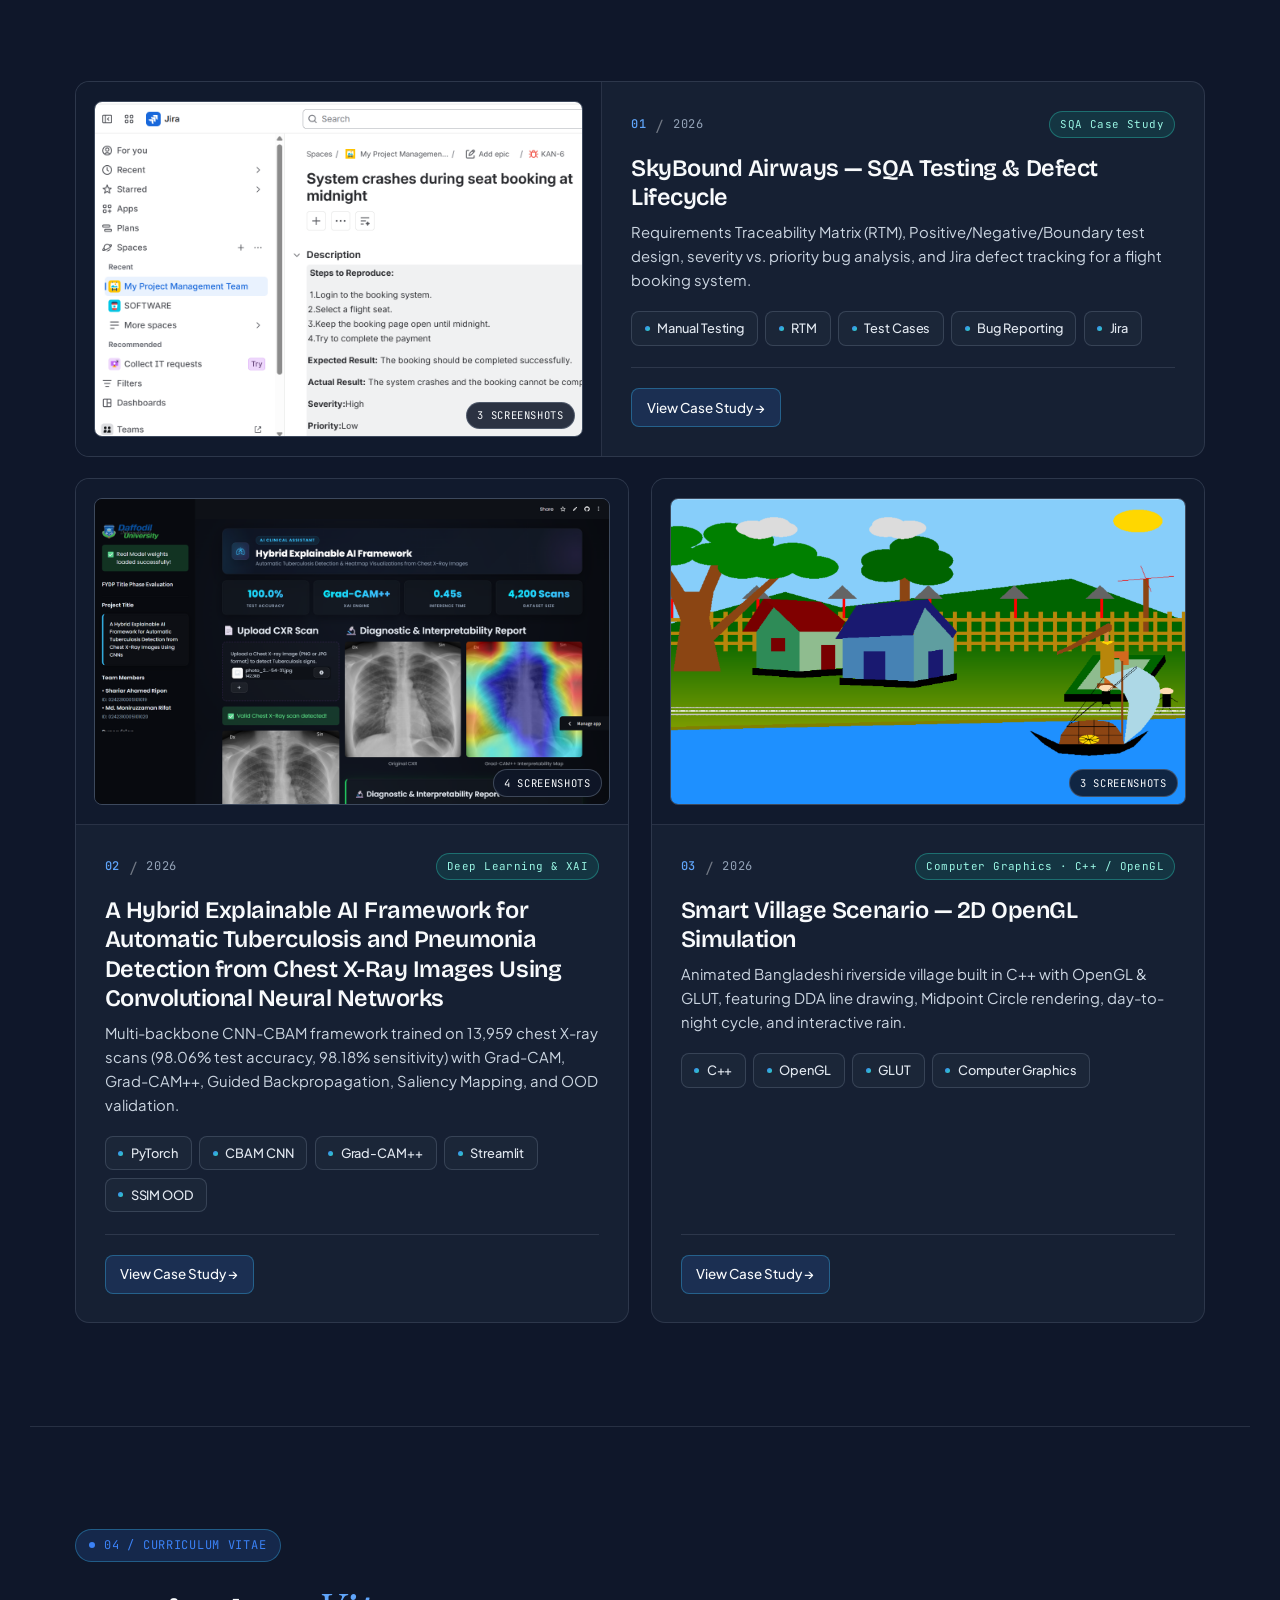
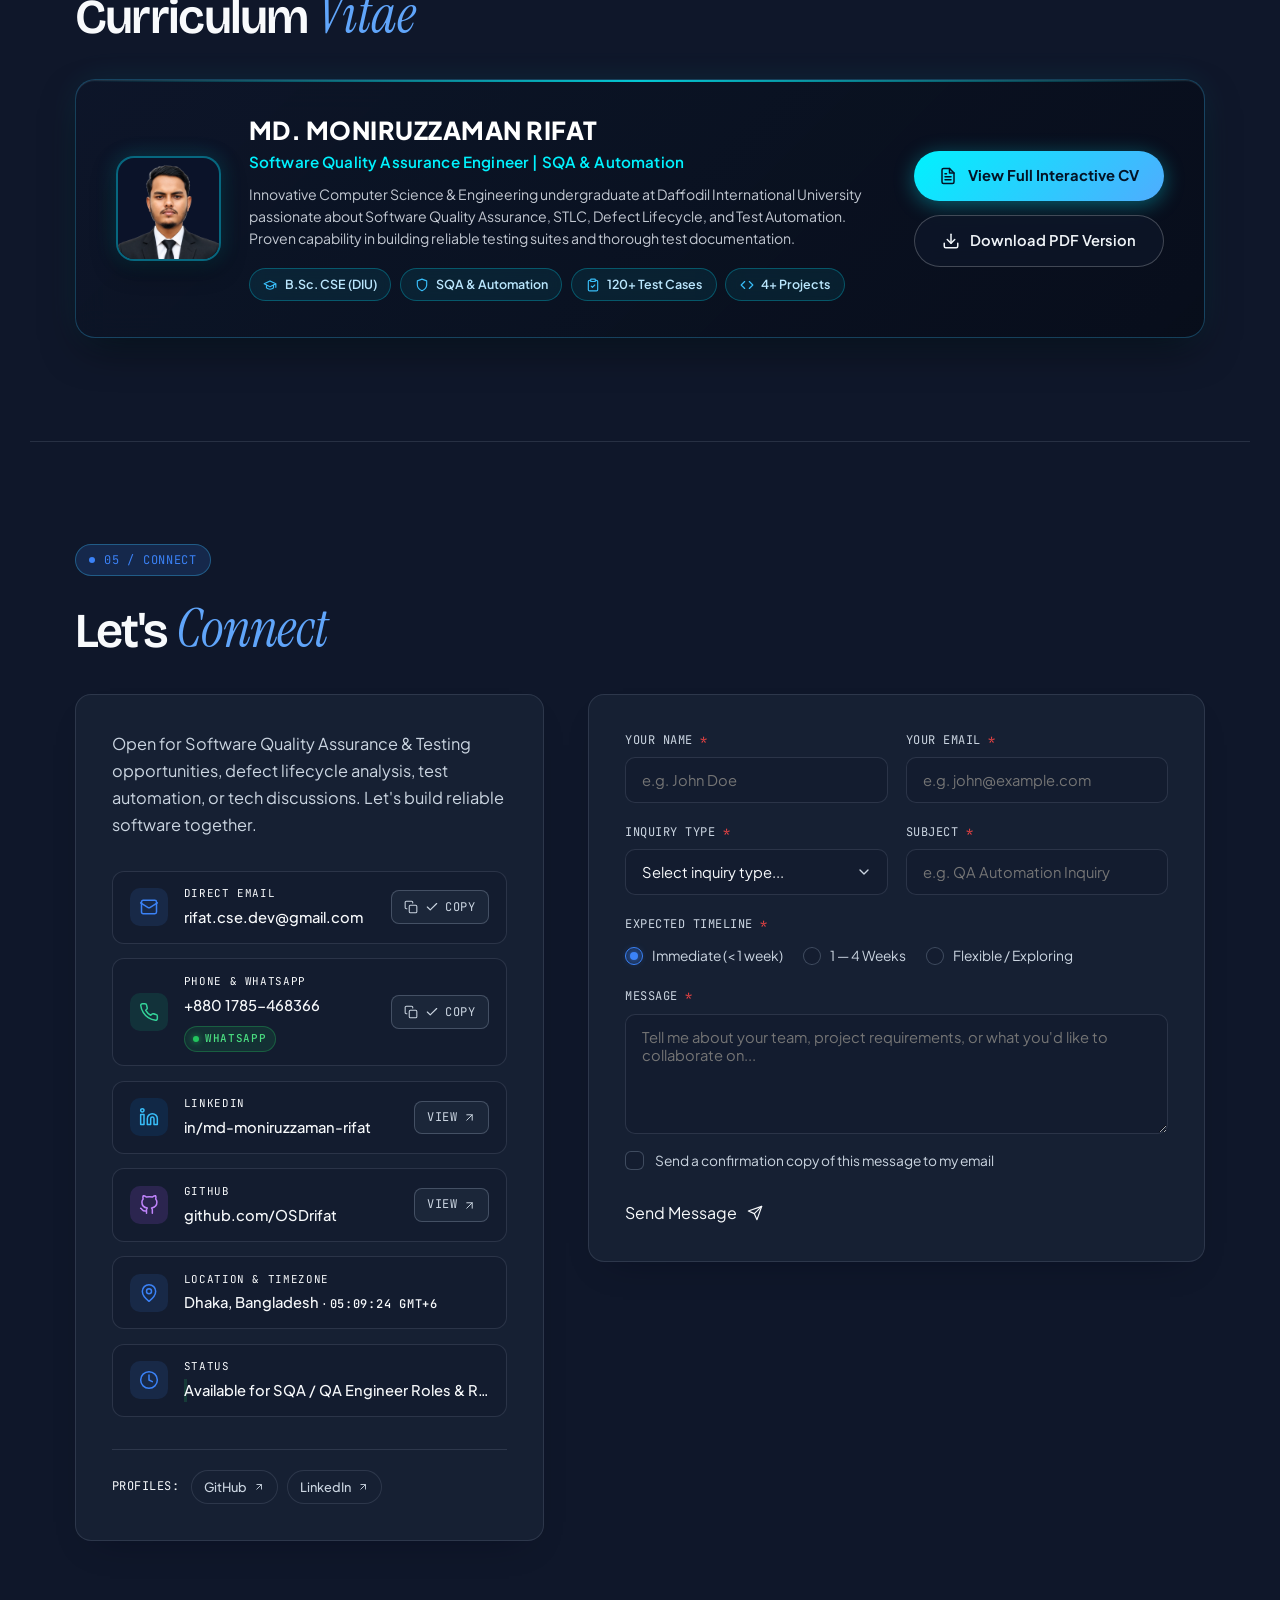
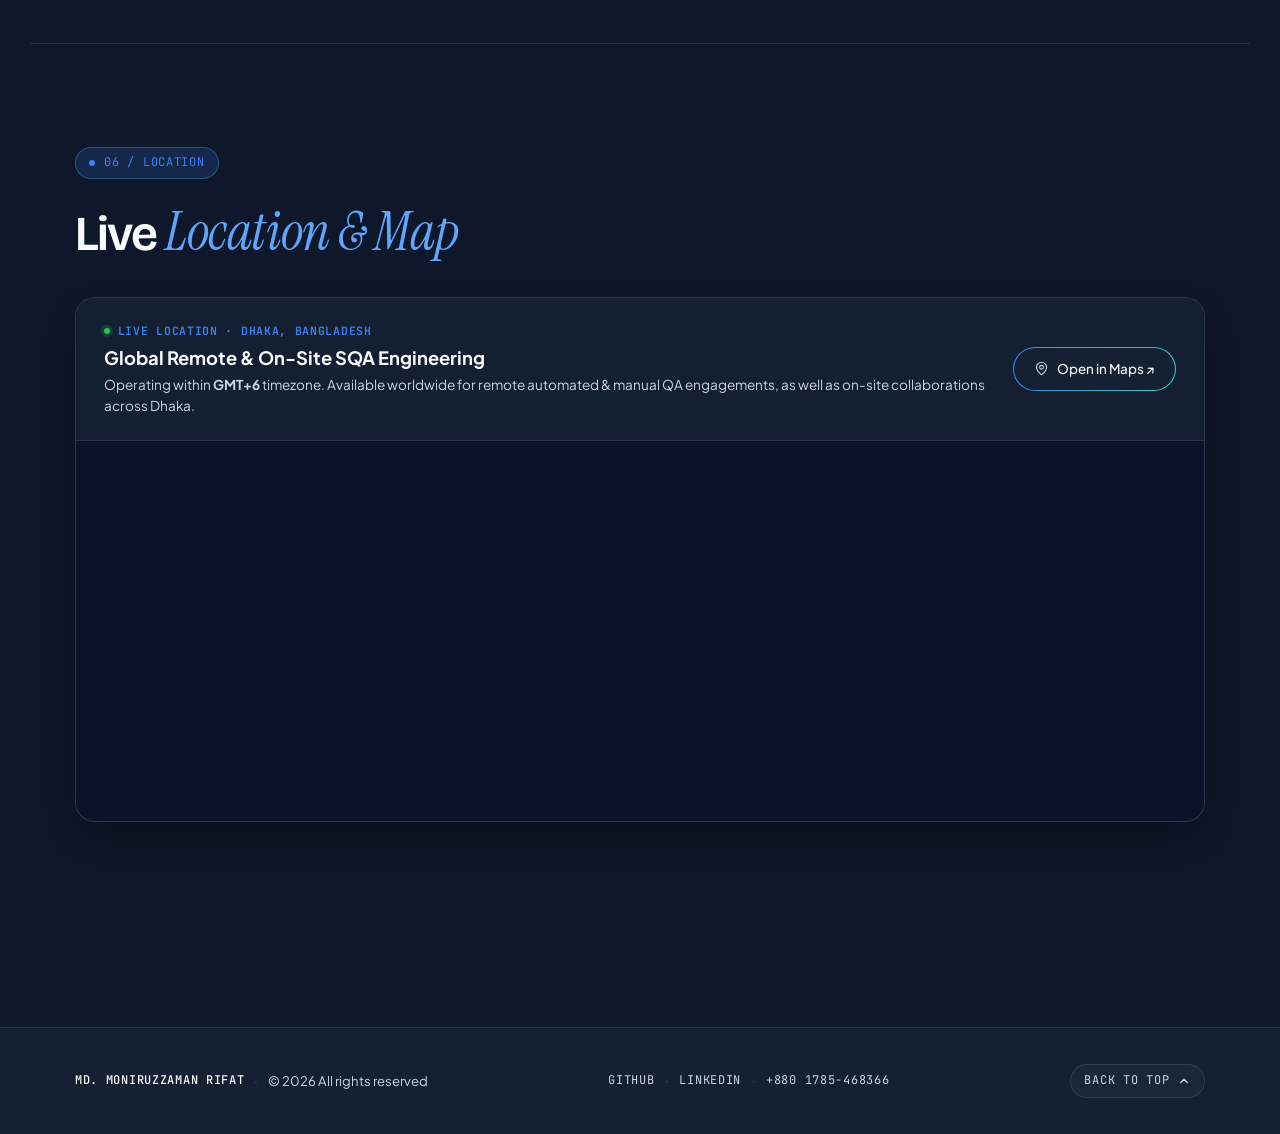
==== commit eee67c7d: "Add standalone location map section with dark mode support and navigation links" ====
--- a/index.html
+++ b/index.html
@@ -52,6 +52,7 @@
           <span class="dock-divider" aria-hidden="true"></span>
           <a href="#cv" class="dock-link" id="dock-cv">CV</a>
           <a href="#contact" class="dock-link">Contact</a>
+          <a href="#map" class="dock-link" id="dock-map">Map</a>
         </div>
       </nav>
 
@@ -104,6 +105,7 @@
         <a href="#projects" class="drawer-link">Projects</a>
         <a href="#cv" class="drawer-link">CV</a>
         <a href="#contact" class="drawer-link">Contact</a>
+        <a href="#map" class="drawer-link">Map</a>
       </div>
     </div>
   </header>
@@ -753,7 +755,59 @@
       </div>
     </section>
 
-    
+    <!-- =====================================================================
+         Section 06 — Location & Live Map
+         ===================================================================== -->
+    <section id="map" class="container section-block" aria-labelledby="map-title">
+      <div class="skills-header reveal-on-scroll">
+        <div>
+          <p class="hero-eyebrow mono" id="map-eyebrow">06 / Location</p>
+          <h2 class="section-title" id="map-title">
+            Live <em>Location &amp; Map</em>
+          </h2>
+        </div>
+      </div>
+
+      <!-- Interactive Location Map Card -->
+      <div class="contact-map-card reveal-on-scroll">
+        <div class="contact-map-header">
+          <div class="contact-map-info">
+            <span class="mono contact-map-badge">
+              <span class="status-dot" aria-hidden="true"></span>
+              Live Location · Dhaka, Bangladesh
+            </span>
+            <h3 class="contact-map-title">Global Remote &amp; On-Site SQA Engineering</h3>
+            <p class="contact-map-desc">
+              Operating within <strong>GMT+6</strong> timezone. Available worldwide for remote automated &amp; manual QA engagements, as well as on-site collaborations across Dhaka.
+            </p>
+          </div>
+          <a
+            href="https://maps.google.com/?q=Daffodil+International+University,+Dhaka,+Bangladesh"
+            target="_blank"
+            rel="noopener noreferrer"
+            class="btn btn-secondary contact-map-btn"
+            title="Open in Google Maps"
+          >
+            <svg viewBox="0 0 24 24" fill="none" stroke="currentColor" stroke-width="1.8" stroke-linecap="round" stroke-linejoin="round" class="contact-map-btn-icon" aria-hidden="true">
+              <path d="M20 10c0 6-8 12-8 12s-8-6-8-12a8 8 0 0 1 16 0Z"></path>
+              <circle cx="12" cy="10" r="3"></circle>
+            </svg>
+            <span>Open in Maps ↗</span>
+          </a>
+        </div>
+
+        <div class="contact-map-frame-wrap">
+          <iframe
+            title="Location Map - Dhaka, Bangladesh"
+            src="https://maps.google.com/maps?q=Daffodil%20International%20University,%20Dhaka,%20Bangladesh&amp;t=&amp;z=13&amp;ie=UTF8&amp;iwloc=&amp;output=embed"
+            class="contact-map-iframe"
+            loading="lazy"
+            allowfullscreen
+            referrerpolicy="no-referrer-when-downgrade"
+          ></iframe>
+        </div>
+      </div>
+    </section>
   </main>
 
   <!-- =====================================================================
--- a/css/styles.css
+++ b/css/styles.css
@@ -3722,3 +3722,130 @@
     padding: 1.5rem 1.25rem;
   }
 }
+
+
+/* =============================================================================
+   Contact Section Location Map Card
+   ============================================================================= */
+.contact-map-card {
+  margin-top: 2.25rem;
+  border-radius: 20px;
+  background: var(--surface);
+  border: 1px solid var(--hairline);
+  box-shadow: 0 16px 40px -10px rgba(0, 0, 0, 0.45);
+  overflow: hidden;
+  transition: border-color 0.3s ease, box-shadow 0.3s ease;
+}
+
+.contact-map-card:hover {
+  border-color: rgba(56, 189, 248, 0.4);
+  box-shadow: 0 20px 50px -10px rgba(0, 0, 0, 0.6), 0 0 30px rgba(0, 229, 255, 0.08);
+}
+
+.contact-map-header {
+  display: flex;
+  align-items: center;
+  justify-content: space-between;
+  gap: 1.5rem;
+  padding: 1.5rem 1.75rem;
+  background: color-mix(in srgb, var(--surface) 90%, var(--bg));
+  border-bottom: 1px solid var(--hairline);
+  flex-wrap: wrap;
+}
+
+.contact-map-info {
+  display: flex;
+  flex-direction: column;
+  gap: 0.35rem;
+  flex: 1;
+  min-width: 260px;
+}
+
+.contact-map-badge {
+  display: inline-flex;
+  align-items: center;
+  gap: 0.5rem;
+  font-size: 0.72rem;
+  text-transform: uppercase;
+  letter-spacing: 0.06em;
+  color: var(--accent);
+  font-weight: 600;
+}
+
+.contact-map-title {
+  font-family: var(--font-heading);
+  font-size: 1.15rem;
+  font-weight: 700;
+  color: var(--ink);
+  margin: 0;
+  line-height: 1.3;
+}
+
+.contact-map-desc {
+  font-size: 0.85rem;
+  color: var(--ink-muted);
+  line-height: 1.5;
+  margin: 0;
+}
+
+.contact-map-btn {
+  display: inline-flex;
+  align-items: center;
+  gap: 0.5rem;
+  font-size: 0.84rem;
+  padding: 0.65rem 1.25rem;
+  border-radius: 9999px;
+  flex-shrink: 0;
+}
+
+.contact-map-btn-icon {
+  width: 15px;
+  height: 15px;
+}
+
+.contact-map-frame-wrap {
+  position: relative;
+  width: 100%;
+  height: 380px;
+  background: #0b1329;
+  overflow: hidden;
+}
+
+.contact-map-iframe {
+  width: 100%;
+  height: 100%;
+  border: 0;
+  display: block;
+  transition: filter 0.4s ease;
+}
+
+/* Dark Mode Map Aesthetics (invert colors for sleek dark maps) */
+[data-theme="dark"] .contact-map-iframe {
+  filter: invert(90%) hue-rotate(180deg) contrast(110%) brightness(92%);
+}
+
+[data-theme="light"] .contact-map-iframe {
+  filter: none;
+}
+
+[data-theme="light"] .contact-map-card {
+  box-shadow: 0 16px 36px -10px rgba(0, 0, 0, 0.08);
+}
+
+@media (max-width: 768px) {
+  .contact-map-header {
+    flex-direction: column;
+    align-items: flex-start;
+    gap: 1rem;
+    padding: 1.25rem;
+  }
+
+  .contact-map-btn {
+    width: 100%;
+    justify-content: center;
+  }
+
+  .contact-map-frame-wrap {
+    height: 300px;
+  }
+}
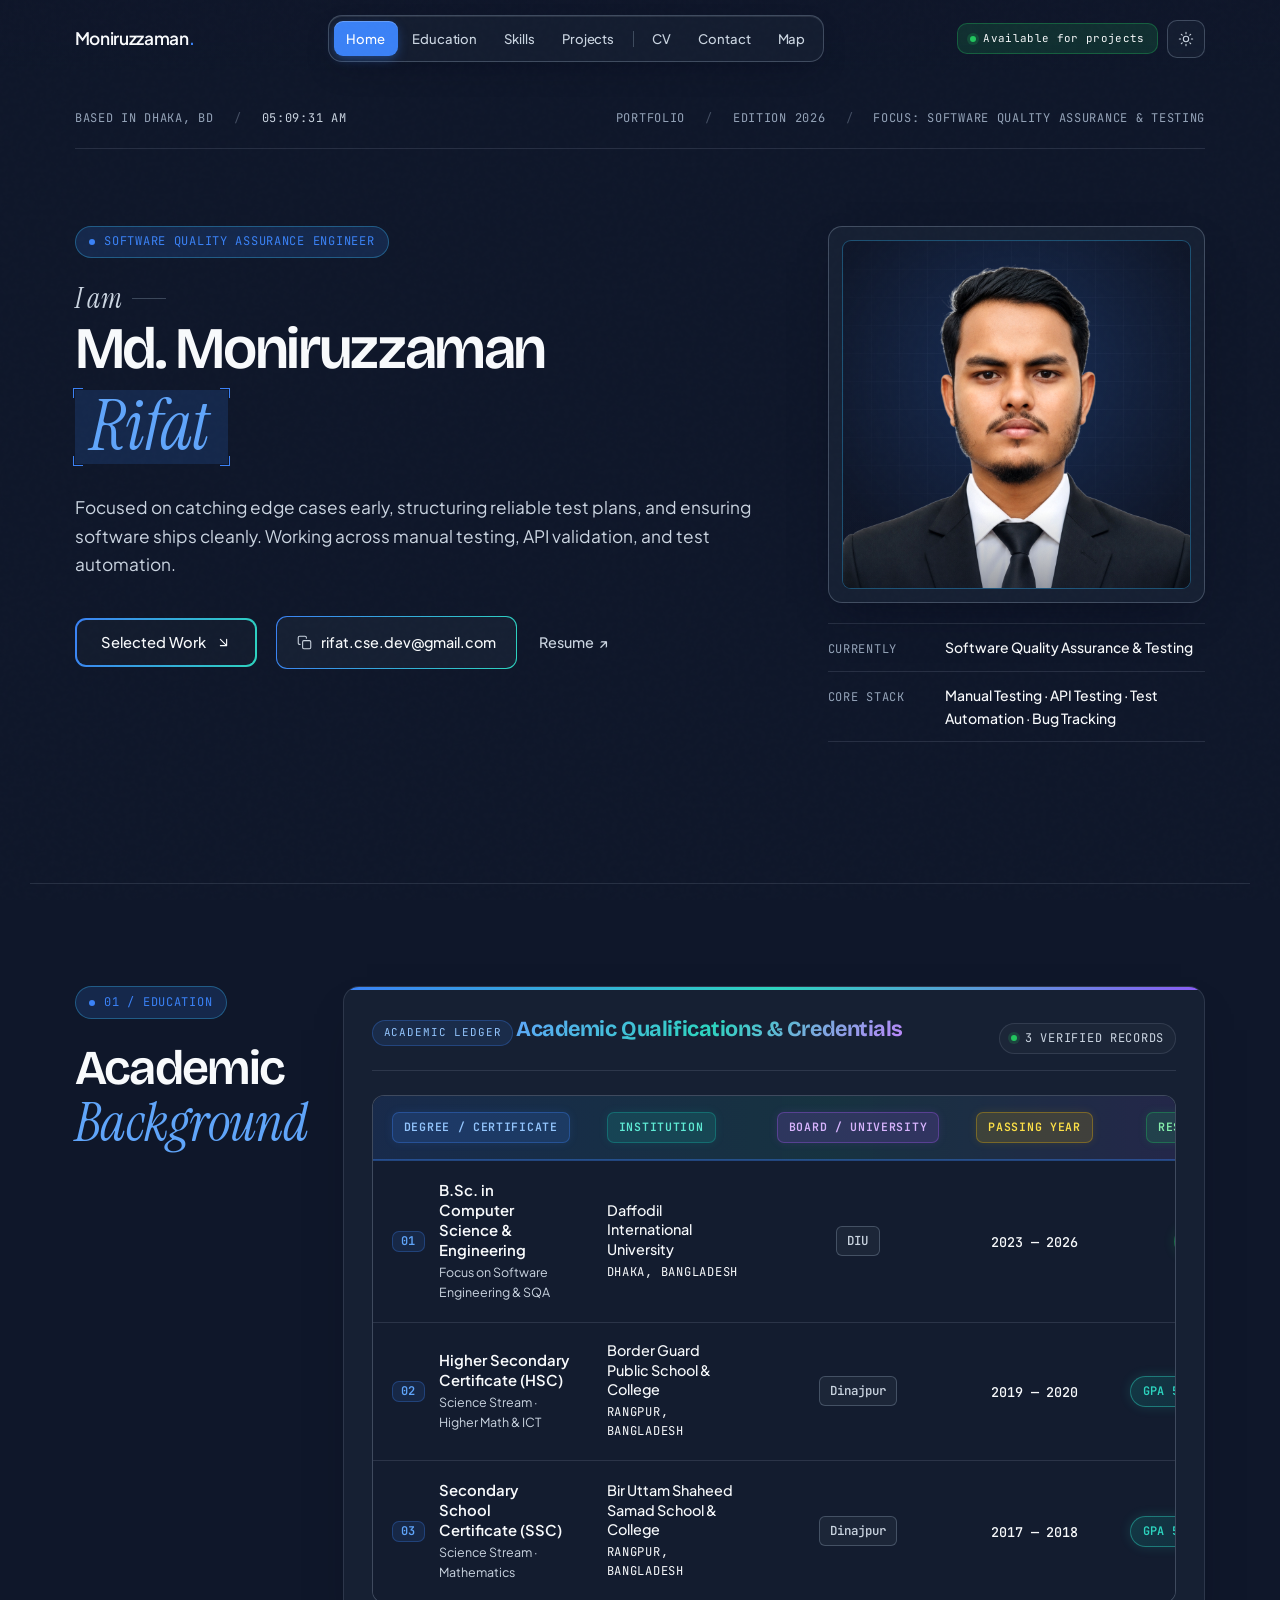
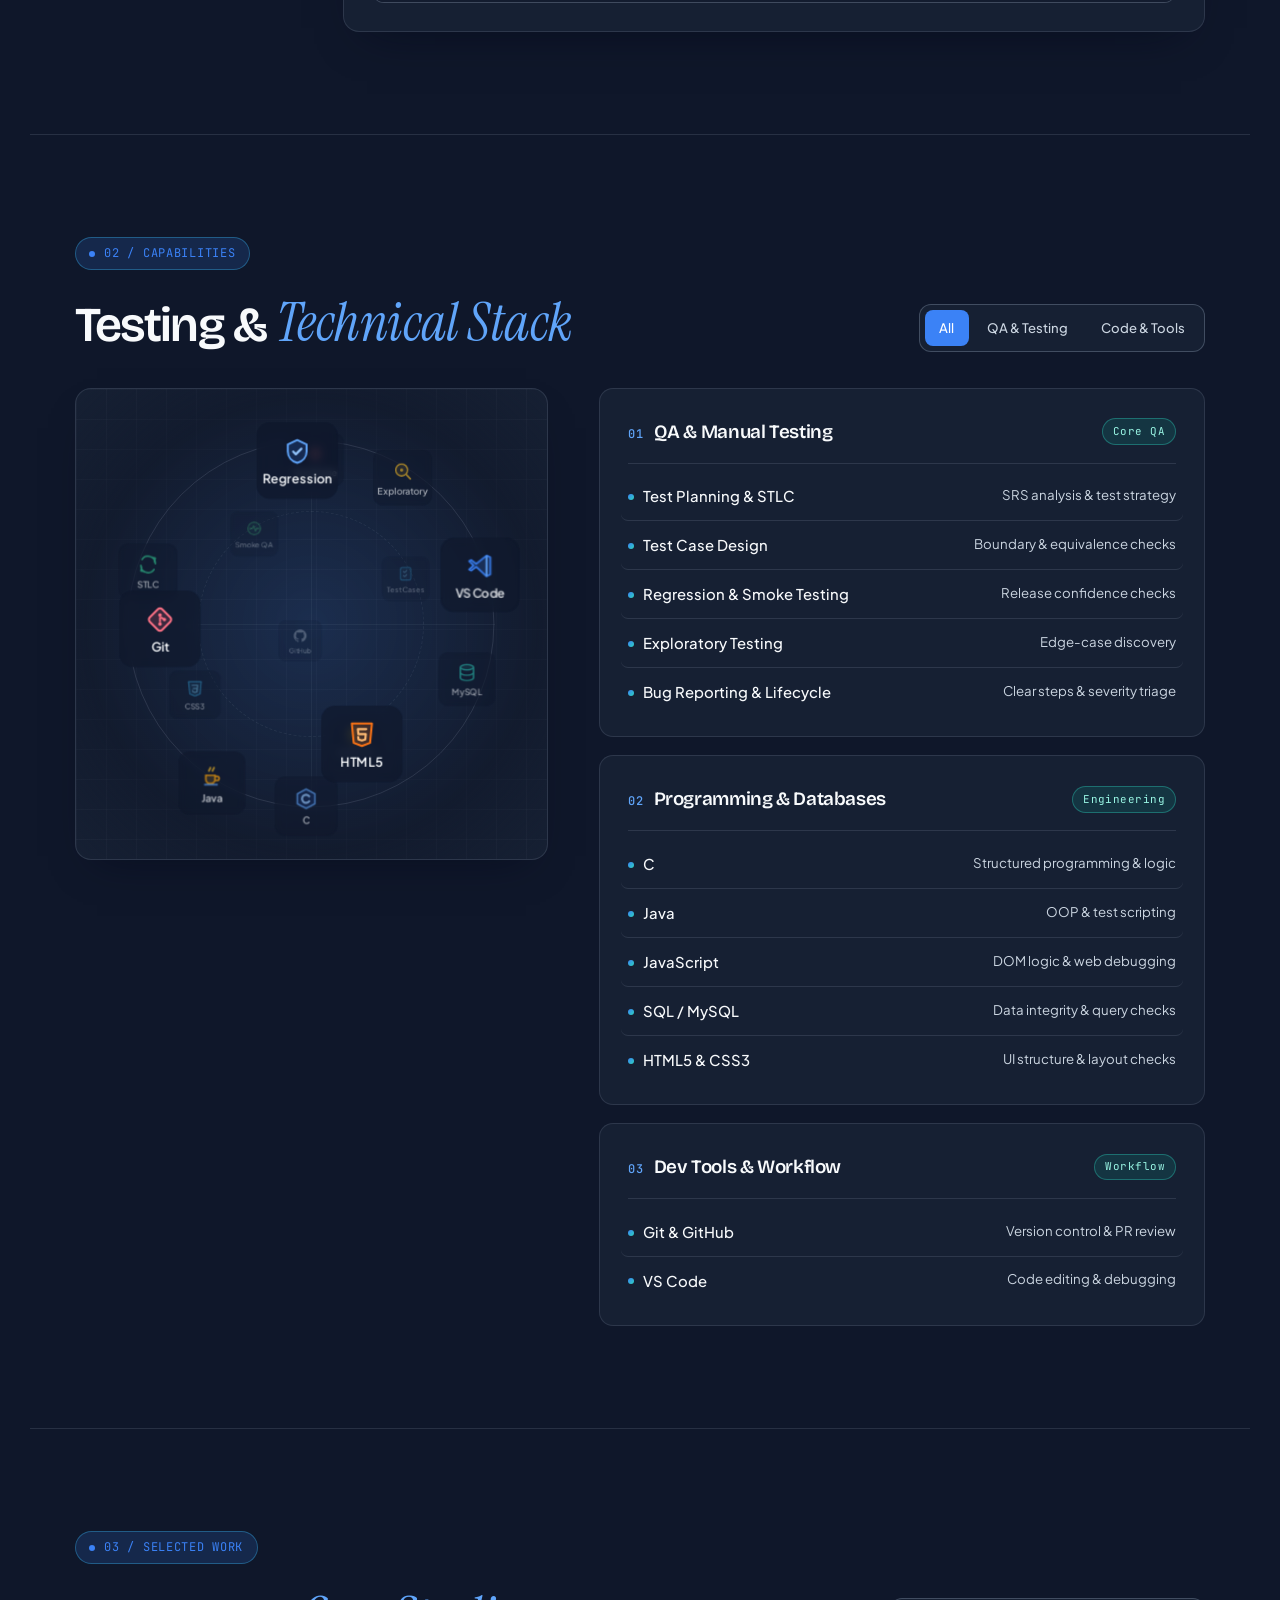
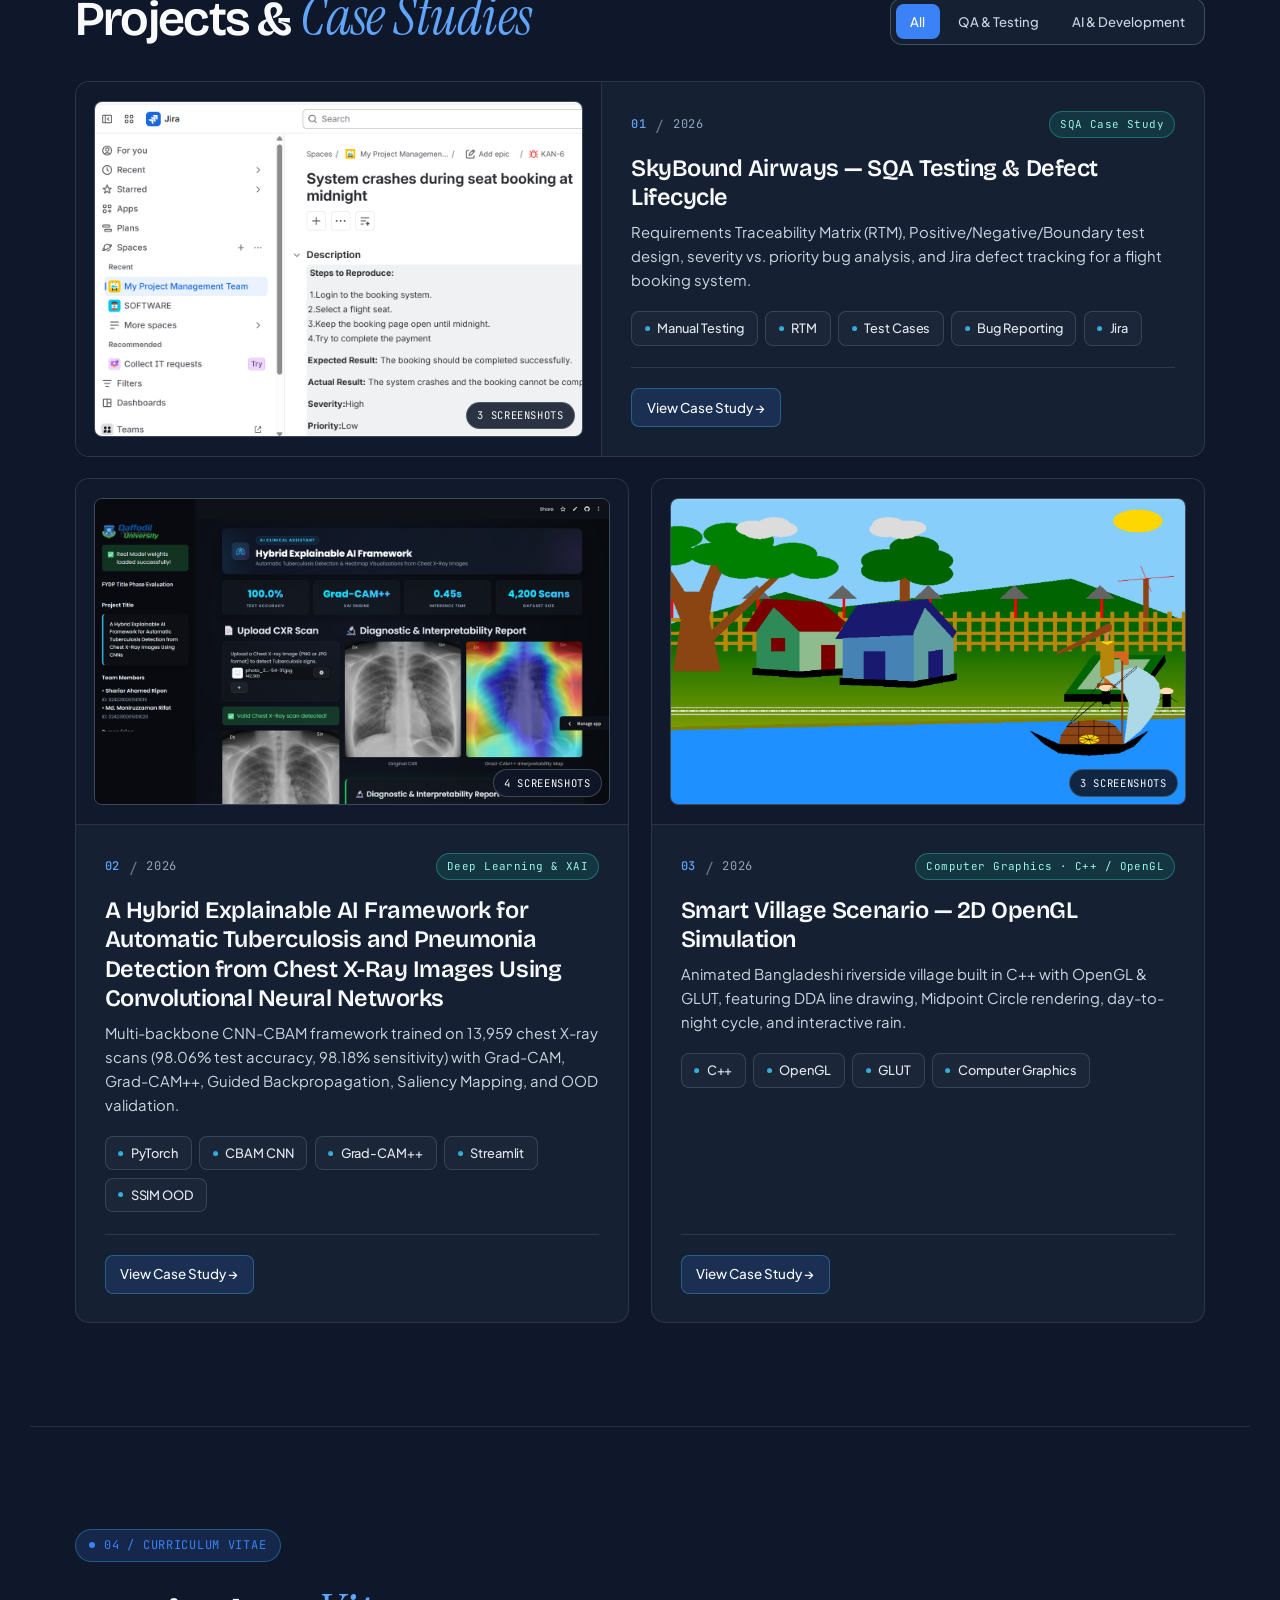
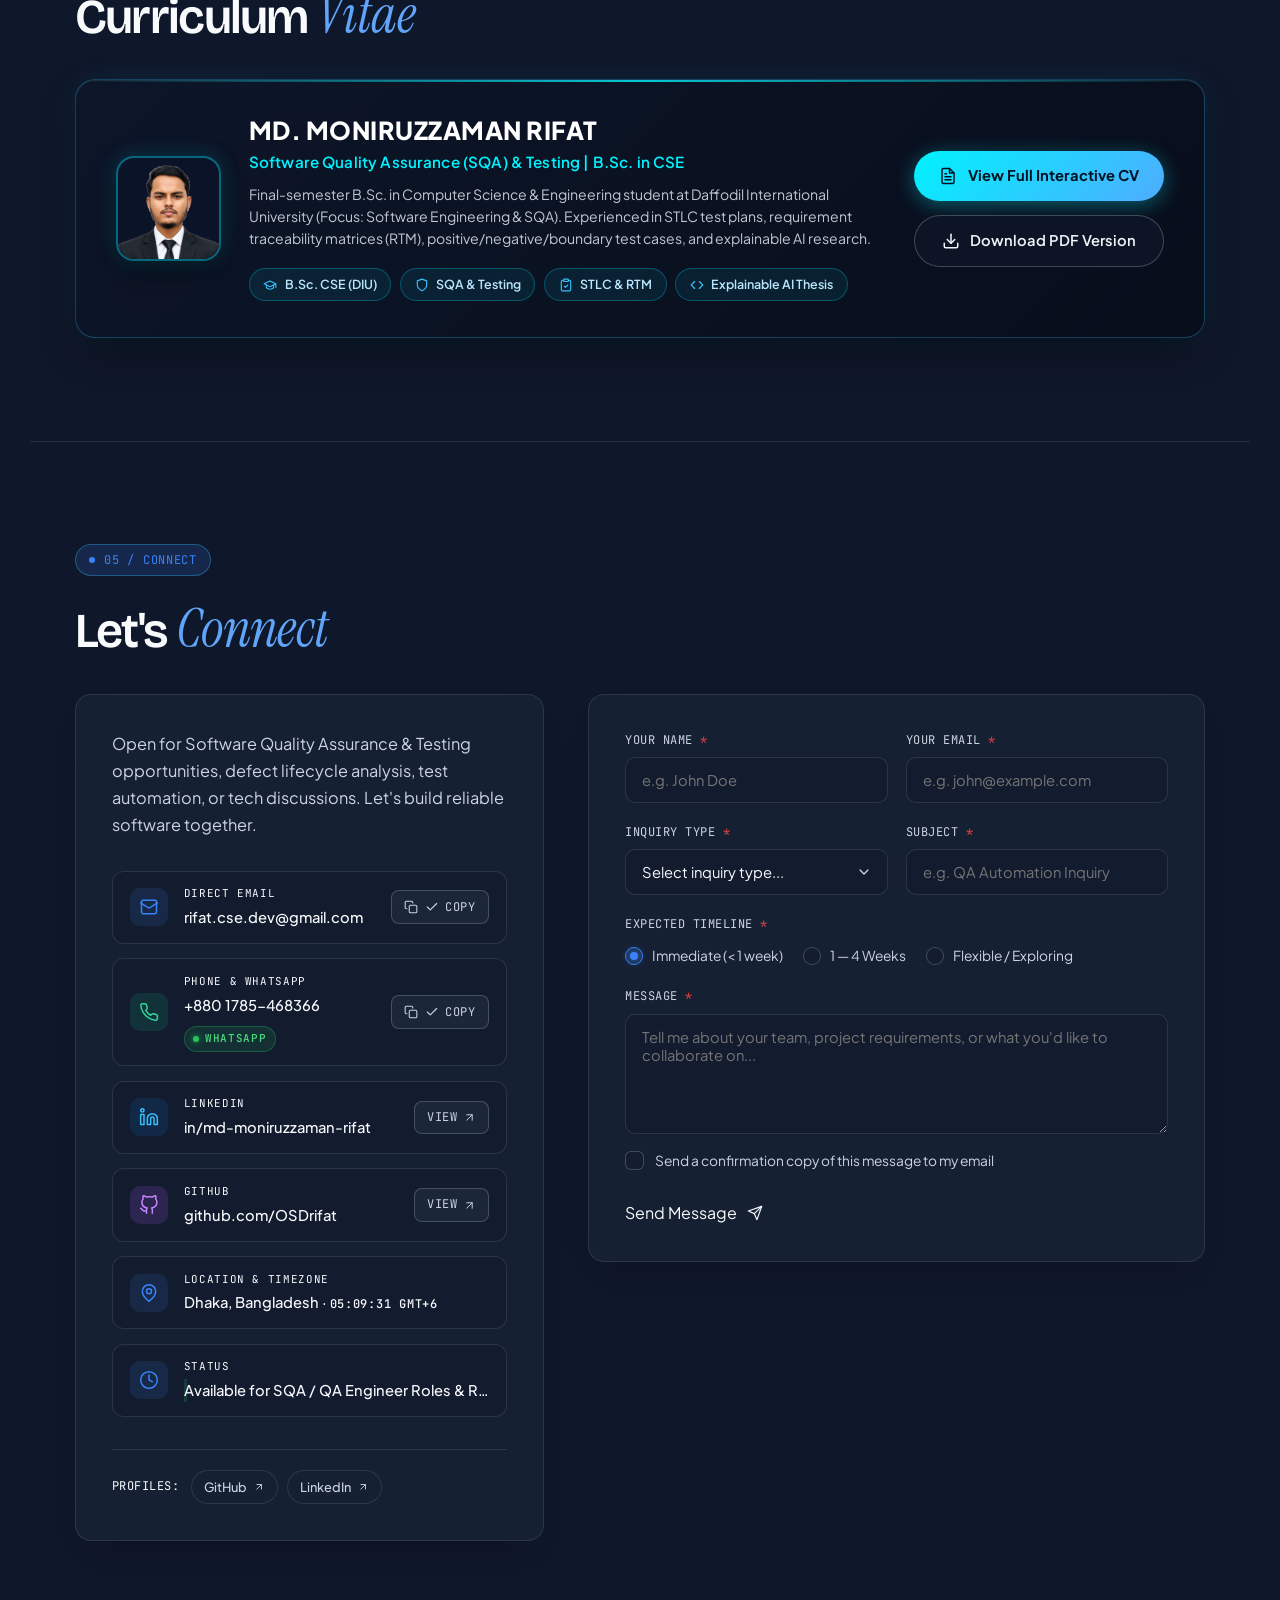
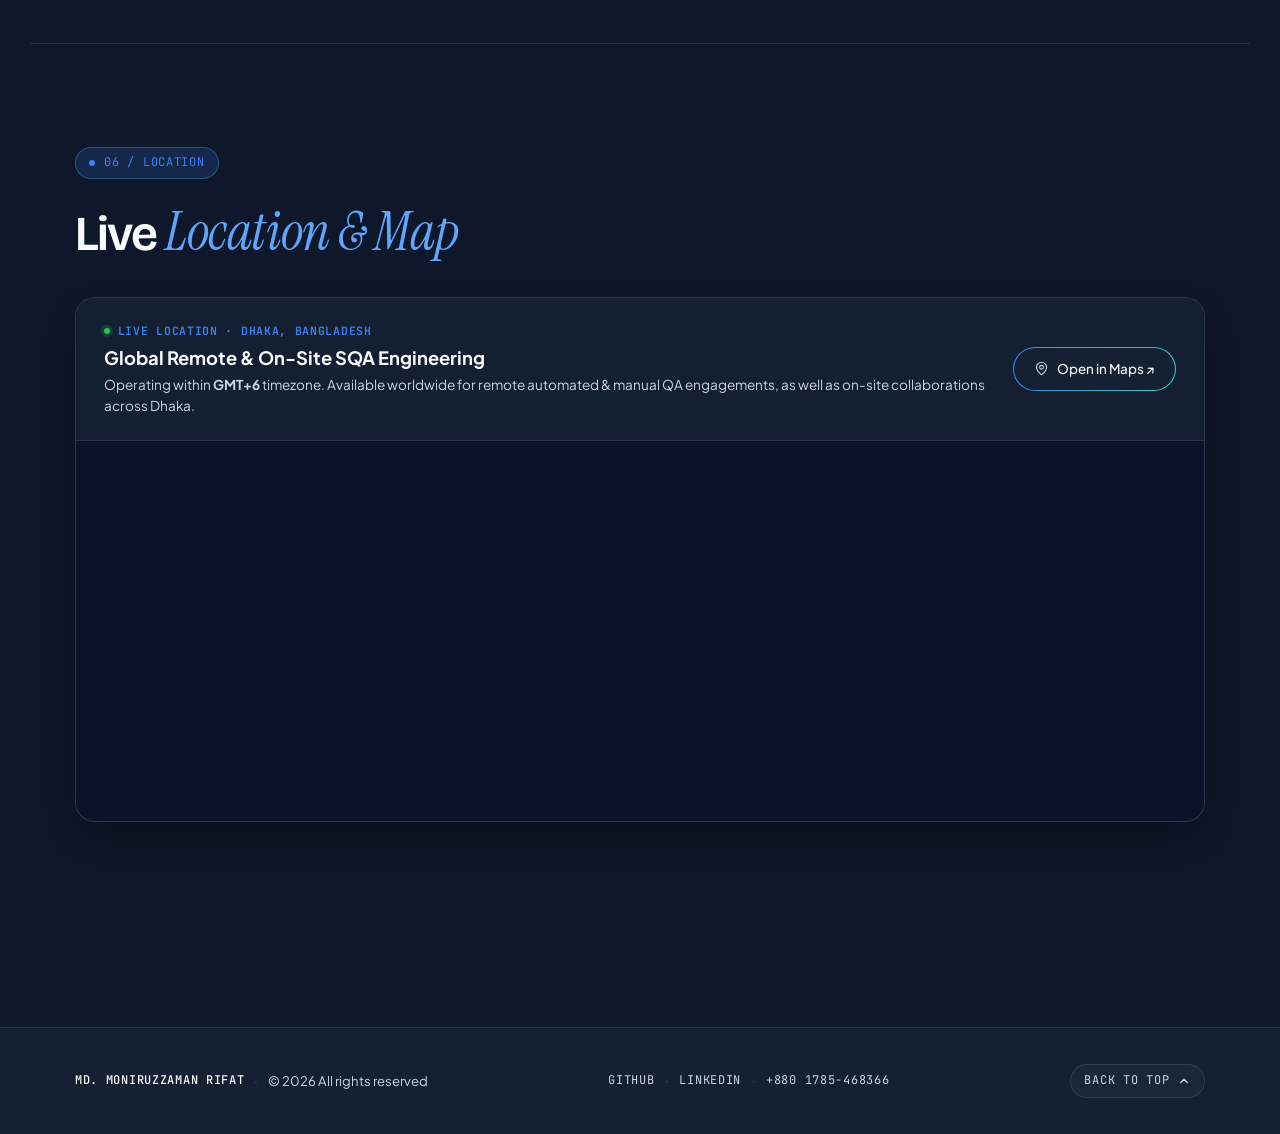
==== commit f5c62d3d: "Replace previous resume with official 2-page CV PDF and sync cv.html content" ====
--- a/index.html
+++ b/index.html
@@ -428,9 +428,9 @@
           </div>
           <div class="cv-exec-info">
             <h3 class="cv-exec-name">MD. MONIRUZZAMAN RIFAT</h3>
-            <p class="cv-exec-role">Software Quality Assurance Engineer | SQA &amp; Automation</p>
+            <p class="cv-exec-role">Software Quality Assurance (SQA) &amp; Testing | B.Sc. in CSE</p>
             <p class="cv-exec-bio">
-              Innovative Computer Science &amp; Engineering undergraduate at Daffodil International University passionate about Software Quality Assurance, STLC, Defect Lifecycle, and Test Automation. Proven capability in building reliable testing suites and thorough test documentation.
+              Final-semester B.Sc. in Computer Science &amp; Engineering student at Daffodil International University (Focus: Software Engineering &amp; SQA). Experienced in STLC test plans, requirement traceability matrices (RTM), positive/negative/boundary test cases, and explainable AI research.
             </p>
             <div class="cv-exec-badges">
               <span class="cv-badge-pill">
@@ -439,15 +439,15 @@
               </span>
               <span class="cv-badge-pill">
                 <svg viewBox="0 0 24 24" width="14" height="14" fill="none" stroke="currentColor" stroke-width="2" stroke-linecap="round" stroke-linejoin="round" aria-hidden="true"><path d="M12 22s8-4 8-10V5l-8-3-8 3v7c0 6 8 10 8 10z"/></svg>
-                SQA &amp; Automation
+                SQA &amp; Testing
               </span>
               <span class="cv-badge-pill">
                 <svg viewBox="0 0 24 24" width="14" height="14" fill="none" stroke="currentColor" stroke-width="2" stroke-linecap="round" stroke-linejoin="round" aria-hidden="true"><path d="M16 4h2a2 2 0 0 1 2 2v14a2 2 0 0 1-2 2H6a2 2 0 0 1-2-2V6a2 2 0 0 1 2-2h2"/><rect x="8" y="2" width="8" height="4" rx="1" ry="1"/><path d="m9 14 2 2 4-4"/></svg>
-                120+ Test Cases
+                STLC &amp; RTM
               </span>
               <span class="cv-badge-pill">
                 <svg viewBox="0 0 24 24" width="14" height="14" fill="none" stroke="currentColor" stroke-width="2" stroke-linecap="round" stroke-linejoin="round" aria-hidden="true"><polyline points="16 18 22 12 16 6"/><polyline points="8 6 2 12 8 18"/></svg>
-                4+ Projects
+                Explainable AI Thesis
               </span>
             </div>
           </div>
@@ -464,7 +464,7 @@
             </svg>
             <span>View Full Interactive CV</span>
           </a>
-          <a href="assets/Md_Moniruzzaman_Rifat_CV.pdf" download="Md_Moniruzzaman_Rifat_CV.pdf" class="btn-cv-secondary" title="Download formatted PDF resume">
+          <a href="assets/Md_Moniruzzaman_Rifat.pdf" download="Md_Moniruzzaman_Rifat.pdf" class="btn-cv-secondary" title="Download formatted PDF resume">
             <svg viewBox="0 0 24 24" fill="none" stroke="currentColor" stroke-width="2" stroke-linecap="round" stroke-linejoin="round" class="btn-cv-icon" aria-hidden="true">
               <path d="M21 15v4a2 2 0 0 1-2 2H5a2 2 0 0 1-2-2v-4"></path>
               <polyline points="7 10 12 15 17 10"></polyline>
